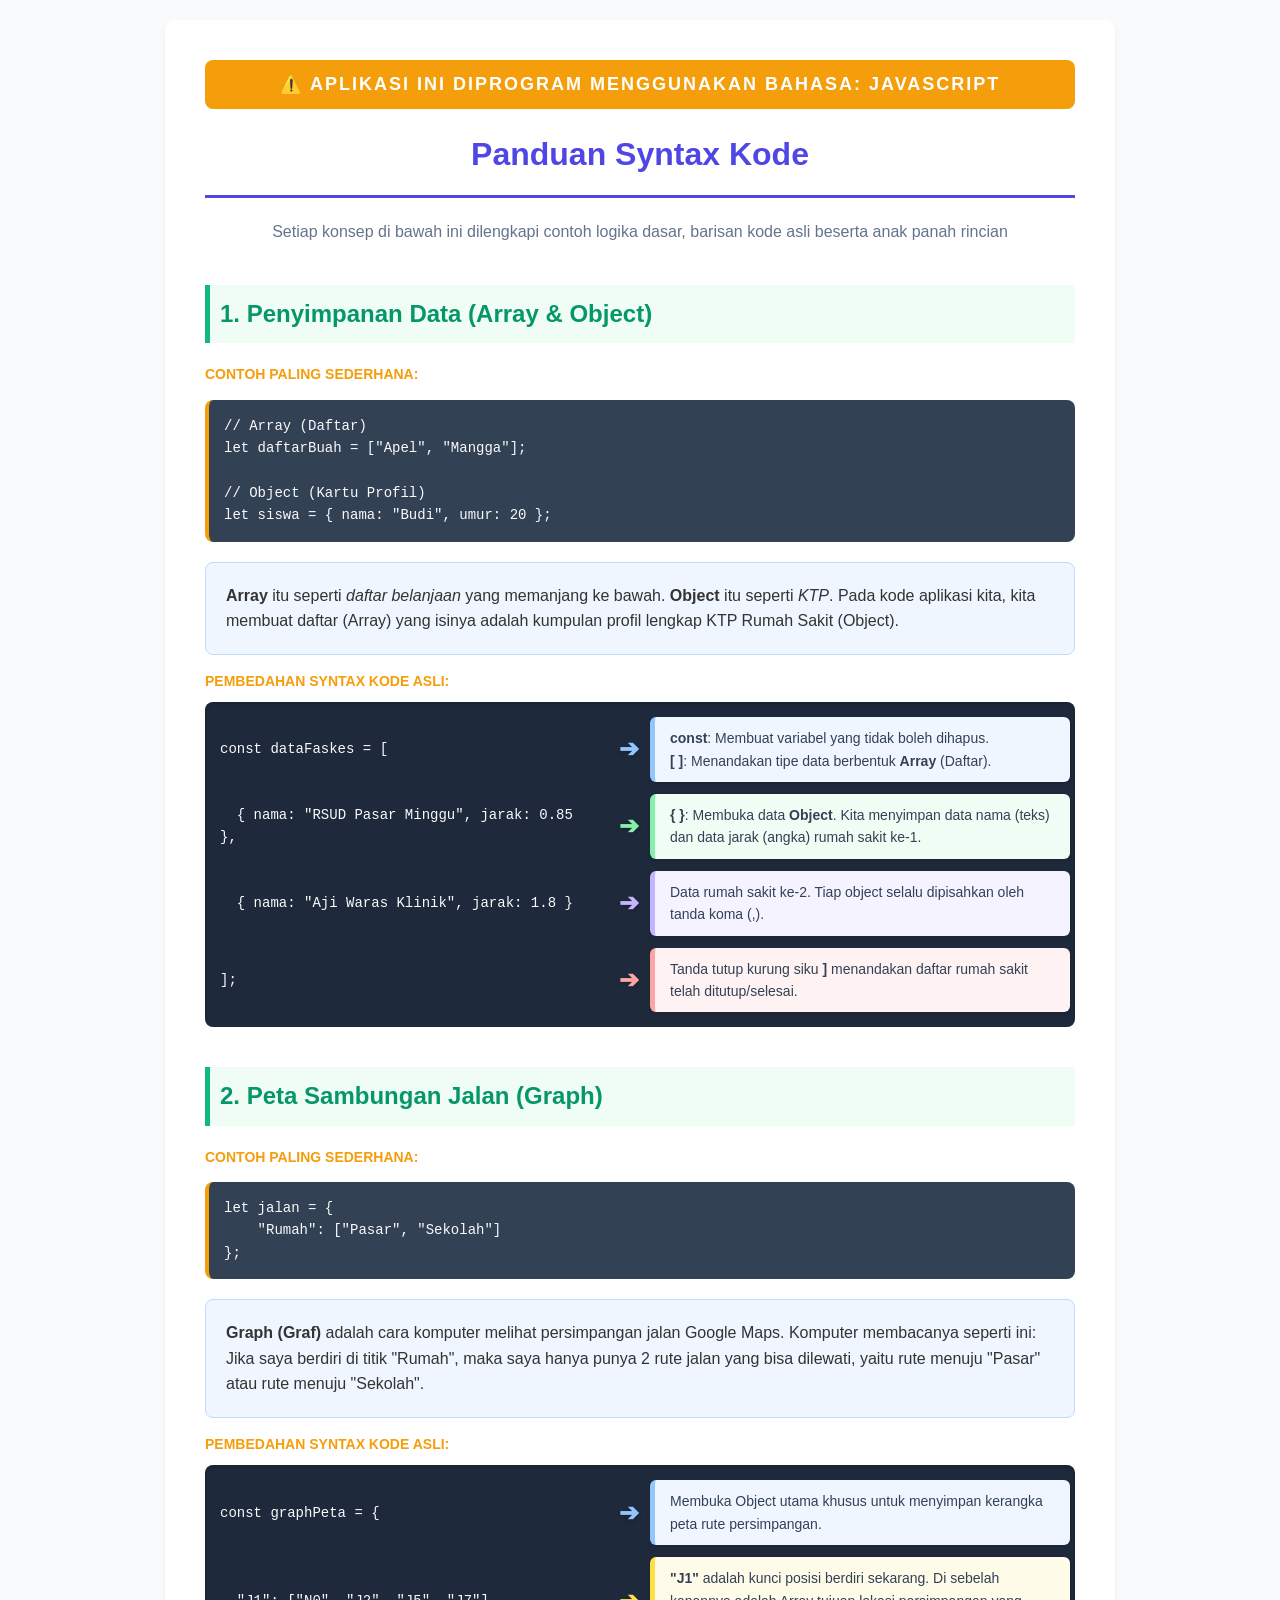
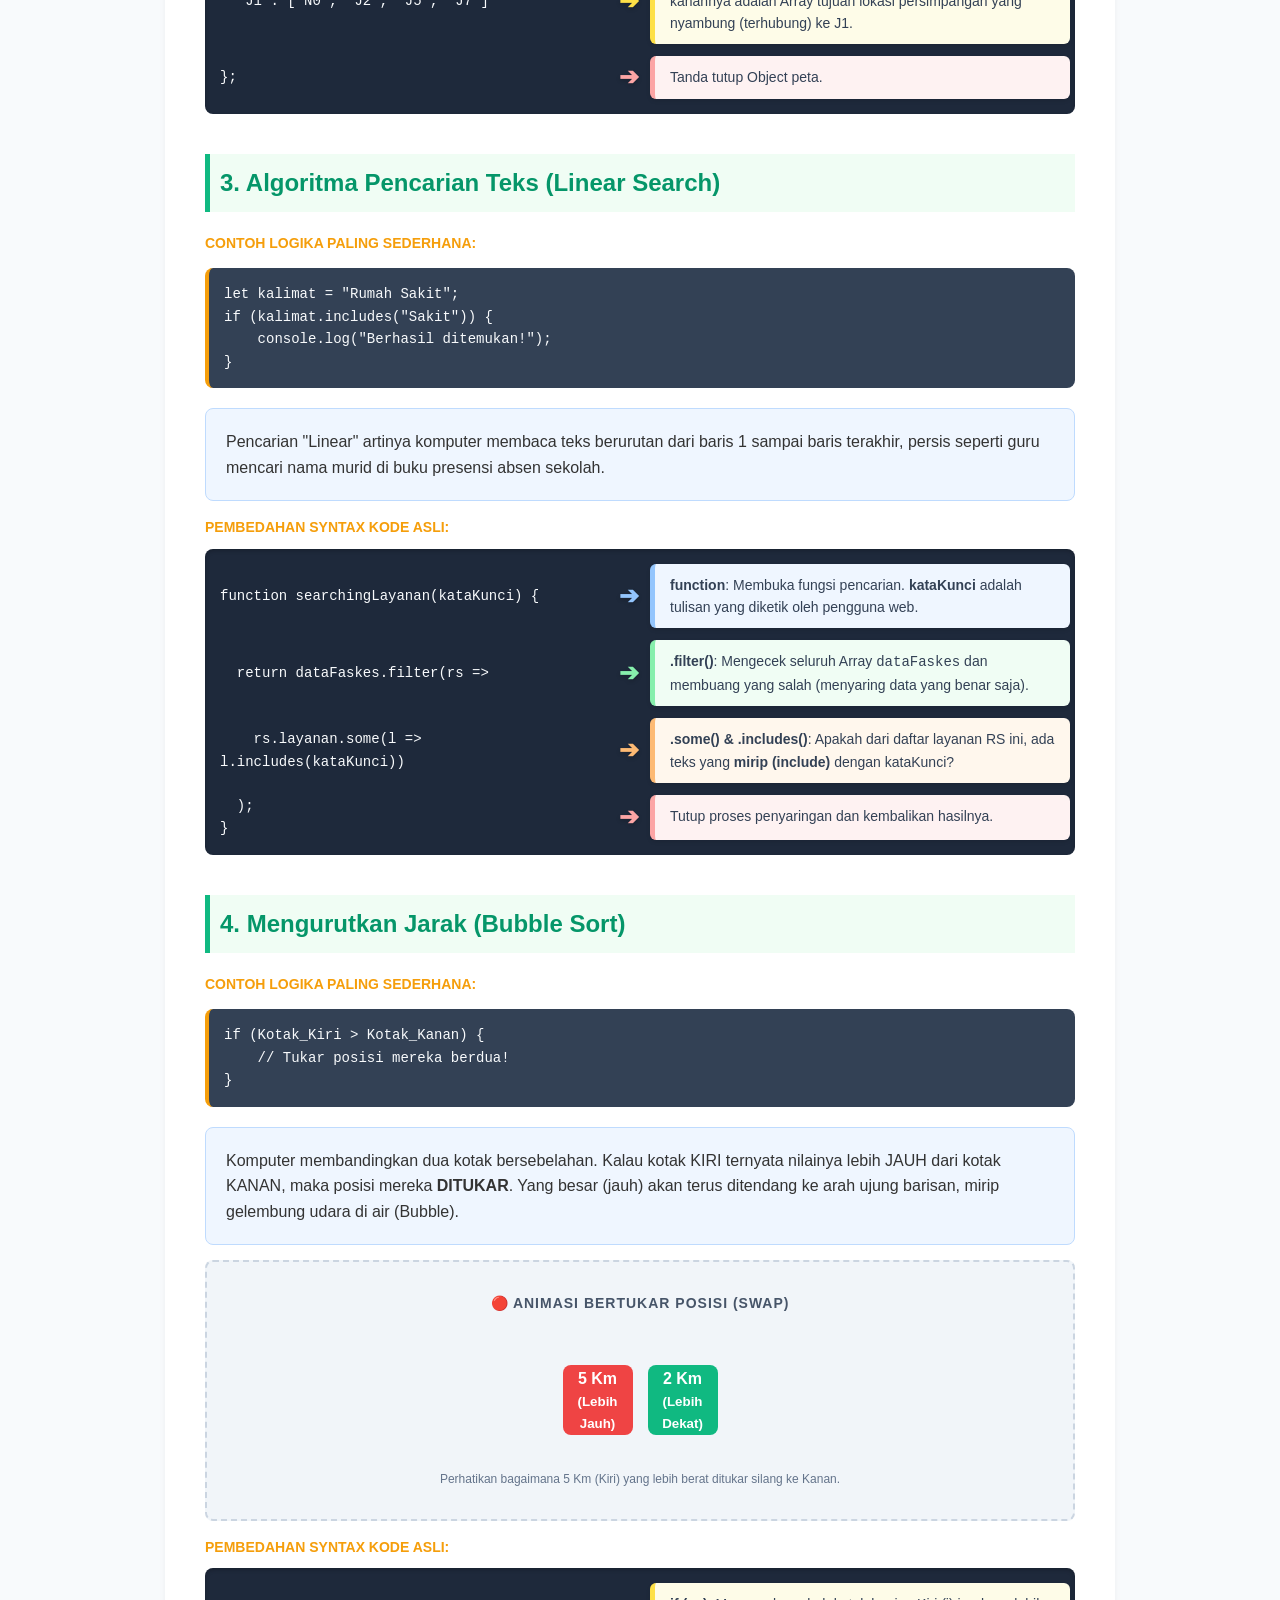
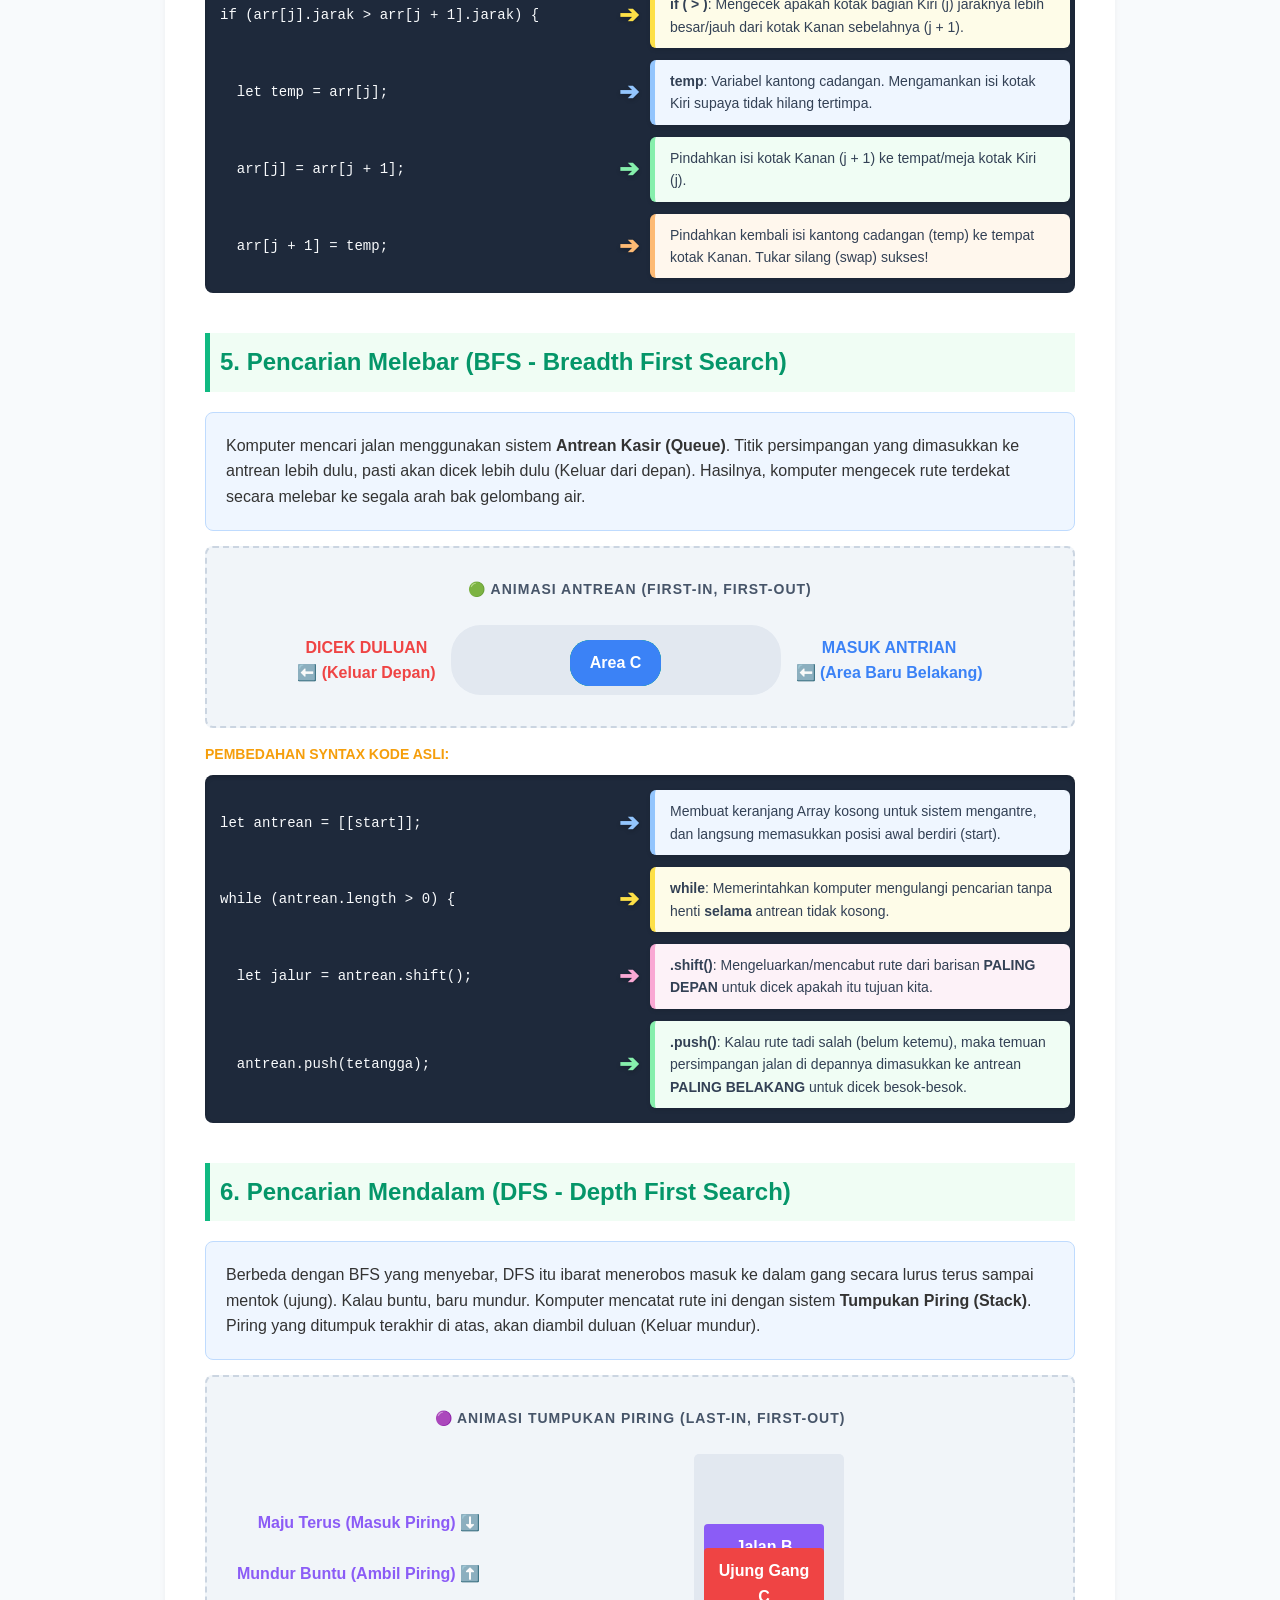
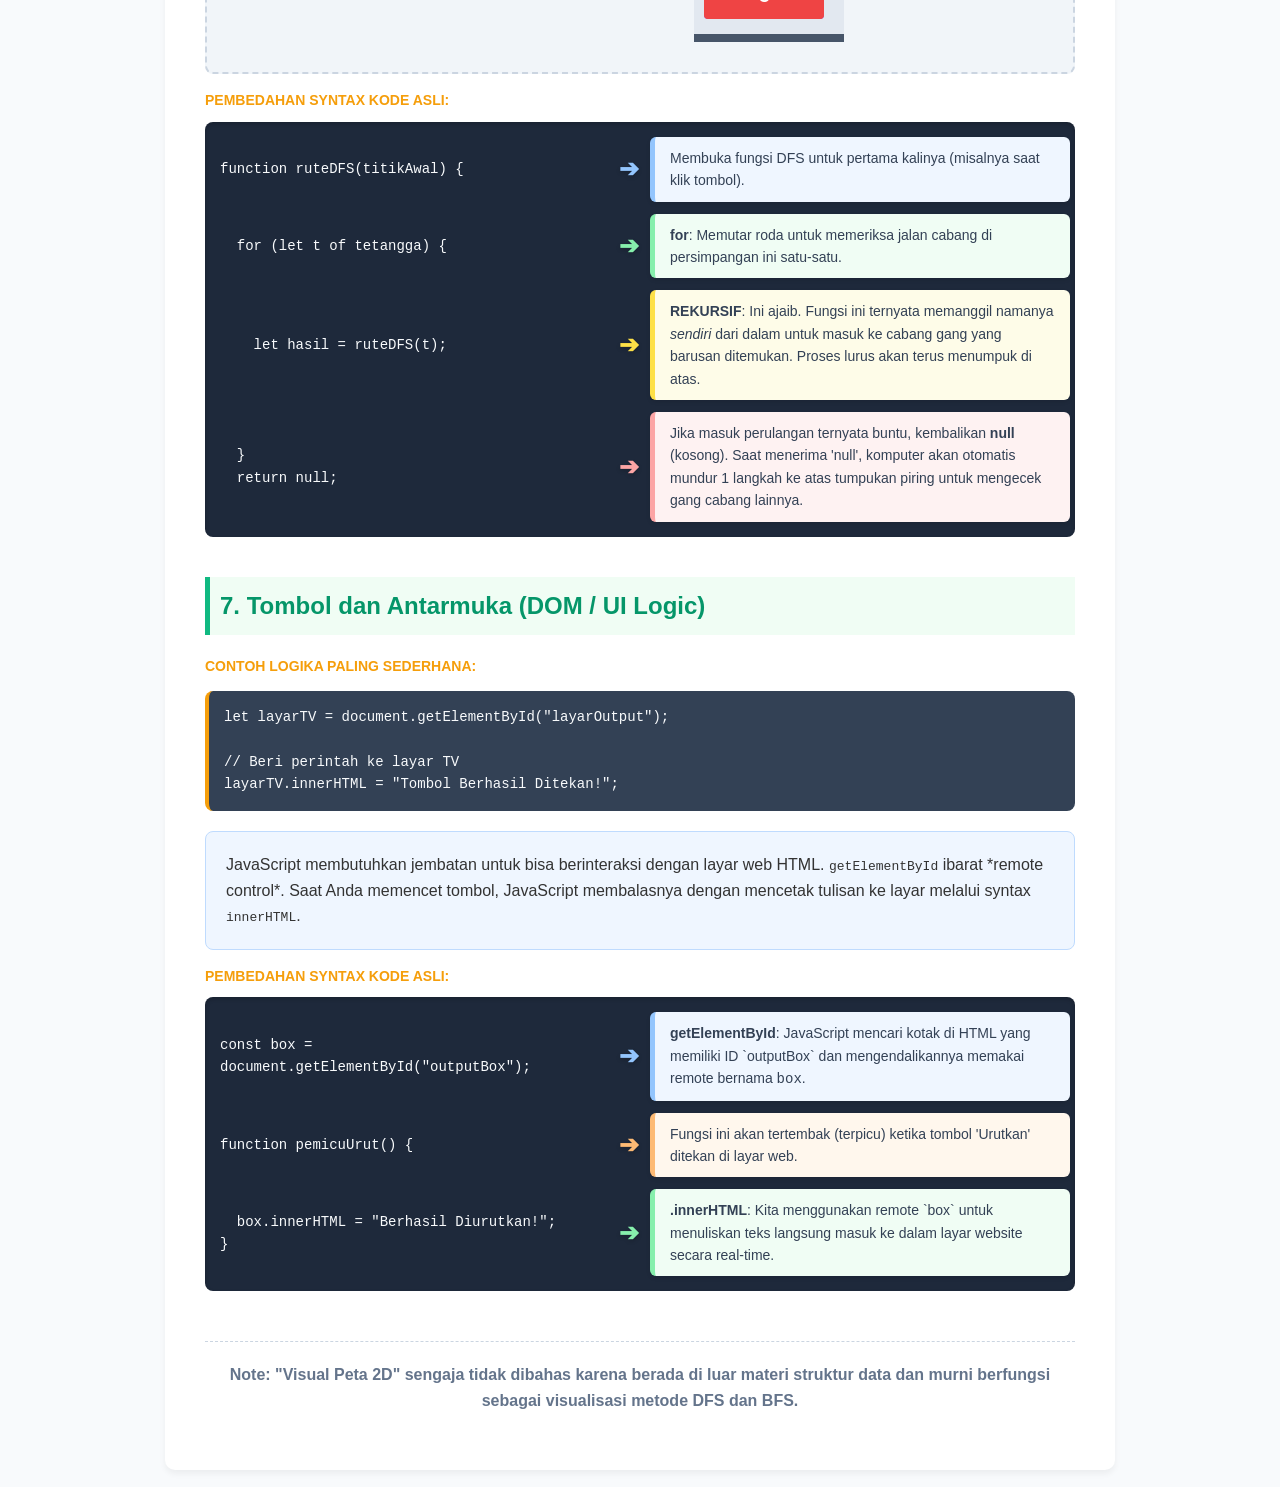
==== dokumentasi_kode.html @ 2e40c08f "first commit" ====
<!DOCTYPE html>
<html lang="id">
<head>
    <meta charset="UTF-8">
    <meta name="viewport" content="width=device-width, initial-scale=1.0">
    <title>Buku Panduan MedRoute (Pemula)</title>
    <style>
        body { font-family: 'Segoe UI', Tahoma, Geneva, Verdana, sans-serif; line-height: 1.6; padding: 20px; color: #333; max-width: 950px; margin: 0 auto; background: #f8fafc; }
        .doc-container { background: white; padding: 40px; border-radius: 10px; box-shadow: 0 4px 6px rgba(0,0,0,0.05); }
        
        .label-js { background: #f59e0b; color: white; text-align: center; padding: 10px; font-weight: bold; border-radius: 8px; margin-bottom: 20px; font-size: 18px; letter-spacing: 2px; }
        
        h1 { color: #4f46e5; border-bottom: 3px solid #4f46e5; padding-bottom: 15px; text-align: center; margin-top: 0; }
        h2 { color: #059669; margin-top: 40px; border-left: 5px solid #10b981; padding-left: 10px; background: #f0fdf4; padding: 10px; }
        
        .explanation { background-color: #eff6ff; border: 1px solid #bfdbfe; padding: 20px; margin: 15px 0; border-radius: 8px; }
        .contoh-dasar-teks { font-weight: bold; color: #f59e0b; font-size: 14px; text-transform: uppercase; margin-bottom: 10px; }
        
        /* Pre simpel */
        .pre-simple { background: #334155; border-left: 4px solid #f59e0b; padding: 15px; border-radius: 8px; overflow-x: auto; font-family: 'Courier New', Courier, monospace; font-size: 14px; color: #f8fafc; margin-bottom: 20px;}
        
        /* CSS Untuk Pembedahan Syntax (Kode Asli) */
        .code-box { background: #1e293b; border-radius: 8px; padding: 15px; margin-bottom: 20px; box-shadow: inset 0 2px 4px rgba(0,0,0,0.2); }
        .code-row { display: flex; align-items: stretch; margin-bottom: 12px; }
        .code-row:last-child { margin-bottom: 0; }
        .c-code { flex: 0 0 45%; font-family: 'Courier New', Courier, monospace; color: #f8fafc; font-size: 14px; white-space: pre-wrap; padding-right: 10px; display: flex; align-items: center; }
        .c-arrow { flex: 0 0 5%; font-size: 24px; text-align: center; font-weight: bold; display: flex; align-items: center; justify-content: center; text-shadow: 0 2px 4px rgba(0,0,0,0.2); }
        .c-detail { flex: 0 0 50%; font-size: 14px; color: #334155; padding: 10px 15px; border-radius: 6px; border-left: 5px solid; box-sizing: border-box; box-shadow: 0 2px 4px rgba(0,0,0,0.1); }
        
        /* CSS Untuk Visualisasi Animasi Analog */
        .visual-box { background: #f1f5f9; border: 2px dashed #cbd5e1; padding: 30px; border-radius: 8px; margin: 15px 0; text-align: center; overflow: hidden;}
        .visual-title { font-weight: bold; color: #475569; margin-bottom: 25px; text-align: center; text-transform: uppercase; font-size: 14px; letter-spacing: 1px; }
        .flex-row { display: flex; justify-content: center; align-items: center; gap: 15px; flex-wrap: wrap; }
        
        /* Animasi BUBBLE SORT */
        .box-sort { width: 70px; height: 70px; background: #3b82f6; color: white; display: flex; flex-direction: column; align-items: center; justify-content: center; border-radius: 8px; font-weight: bold; position: relative; }
        .anim-swap-left { animation: swapL 3s infinite alternate ease-in-out; background: #ef4444; }
        .anim-swap-right { animation: swapR 3s infinite alternate ease-in-out; }
        @keyframes swapL { 0%, 20% { transform: translateX(0) translateY(0); } 40%, 60% { transform: translateX(42px) translateY(-40px); } 80%, 100% { transform: translateX(85px) translateY(0); } }
        @keyframes swapR { 0%, 20% { transform: translateX(0) translateY(0); } 40%, 60% { transform: translateX(-42px) translateY(40px); } 80%, 100% { transform: translateX(-85px) translateY(0); } }

        /* Animasi QUEUE (BFS) */
        .queue-container { display: flex; gap: 10px; background: #e2e8f0; padding: 15px; border-radius: 30px; width: 300px; justify-content: center; overflow: hidden; position: relative; height: 40px;}
        .q-item { background: #10b981; color: white; padding: 10px 20px; border-radius: 20px; font-weight: bold; position: absolute; }
        .anim-q1 { animation: qMove1 4s infinite linear; } .anim-q2 { animation: qMove2 4s infinite linear; } .anim-q3 { animation: qMove3 4s infinite linear; }
        @keyframes qMove1 { 0% { left: 65%; opacity: 1; } 50% { left: 35%; } 90% { left: 5%; opacity: 1; } 100% { left: -20%; opacity: 0; } }
        @keyframes qMove2 { 0% { left: 95%; opacity: 0; } 10% { opacity: 1; } 50% { left: 65%; } 100% { left: 35%; opacity: 1; } }
        @keyframes qMove3 { 0% { left: 125%; opacity: 0; } 50% { left: 95%; opacity: 0; } 60% { opacity: 1; } 100% { left: 65%; opacity: 1; } }

        /* Animasi STACK (DFS) */
        .stack-container { display: flex; flex-direction: column-reverse; gap: 5px; width: 120px; background: #e2e8f0; padding: 15px; border-radius: 5px 5px 0 0; border-bottom: 8px solid #475569; margin: 0 auto; height: 150px; justify-content: flex-start; position: relative;}
        .s-item { background: #8b5cf6; color: white; padding: 10px; text-align: center; border-radius: 4px; width: 100px; font-weight: bold; position: absolute; bottom: 15px; left: 10px; }
        .anim-s1 { bottom: 15px; } .anim-s2 { bottom: 65px; } .anim-s3 { animation: stackInOut 3s infinite ease-in-out; }
        @keyframes stackInOut { 0% { bottom: 180px; opacity: 0; } 30%, 70% { bottom: 115px; opacity: 1; } 100% { bottom: 180px; opacity: 0; } }

        /* RESPONSIVE MOBILE */
        @media (max-width: 600px) {
            body { padding: 10px; }
            .doc-container { padding: 15px; }
            h1 { font-size: 22px; }
            h2 { font-size: 18px; }
            
            /* Code Responsiveness */
            .code-row { flex-direction: column; align-items: stretch; background: rgba(255,255,255,0.05); padding: 10px; border-radius: 5px; margin-bottom: 20px;}
            .c-code { width: 100%; padding-right: 0; margin-bottom: 5px;}
            .c-arrow { transform: rotate(90deg); margin: 5px auto 10px auto; font-size: 24px;}
            .c-detail { width: 100%; }
            
            /* Visual Responsiveness */
            .flex-row { flex-direction: column; text-align: center; }
            .visual-box { padding: 15px; }
            .queue-container { width: 100%; max-width: 250px; }
        }
    </style>
</head>
<body>
    <div class="doc-container">
        
        <div class="label-js">⚠️ APLIKASI INI DIPROGRAM MENGGUNAKAN BAHASA: JAVASCRIPT</div>
        
        <h1>Panduan Syntax Kode</h1>
        <p style="text-align: center; color: #64748b;">Setiap konsep di bawah ini dilengkapi contoh logika dasar, barisan kode asli beserta anak panah rincian</p>

        <!-- BAGIAN 1: ARRAY -->
        <h2>1. Penyimpanan Data (Array & Object)</h2>
        <div class="contoh-dasar-teks">Contoh Paling Sederhana:</div>
        <pre class="pre-simple">// Array (Daftar)
let daftarBuah = ["Apel", "Mangga"];

// Object (Kartu Profil)
let siswa = { nama: "Budi", umur: 20 };</pre>

        <div class="explanation">
            <strong>Array</strong> itu seperti <em>daftar belanjaan</em> yang memanjang ke bawah. <strong>Object</strong> itu seperti <em>KTP</em>. Pada kode aplikasi kita, kita membuat daftar (Array) yang isinya adalah kumpulan profil lengkap KTP Rumah Sakit (Object).
        </div>
        
        <div class="contoh-dasar-teks">Pembedahan Syntax Kode Asli:</div>
        <div class="code-box">
            <div class="code-row">
                <div class="c-code">const dataFaskes = [</div>
                <div class="c-arrow" style="color: #93c5fd;">➔</div>
                <div class="c-detail" style="border-left-color: #93c5fd; background: #eff6ff;">
                    <b>const</b>: Membuat variabel yang tidak boleh dihapus.<br><b>[ ]</b>: Menandakan tipe data berbentuk <b>Array</b> (Daftar).
                </div>
            </div>
            <div class="code-row">
                <div class="c-code">  { nama: "RSUD Pasar Minggu", jarak: 0.85 },</div>
                <div class="c-arrow" style="color: #86efac;">➔</div>
                <div class="c-detail" style="border-left-color: #86efac; background: #f0fdf4;">
                    <b>{ }</b>: Membuka data <b>Object</b>. Kita menyimpan data nama (teks) dan data jarak (angka) rumah sakit ke-1.
                </div>
            </div>
            <div class="code-row">
                <div class="c-code">  { nama: "Aji Waras Klinik", jarak: 1.8 }</div>
                <div class="c-arrow" style="color: #c4b5fd;">➔</div>
                <div class="c-detail" style="border-left-color: #c4b5fd; background: #f5f3ff;">
                    Data rumah sakit ke-2. Tiap object selalu dipisahkan oleh tanda koma (,).
                </div>
            </div>
            <div class="code-row">
                <div class="c-code">];</div>
                <div class="c-arrow" style="color: #fca5a5;">➔</div>
                <div class="c-detail" style="border-left-color: #fca5a5; background: #fef2f2;">
                    Tanda tutup kurung siku <b>]</b> menandakan daftar rumah sakit telah ditutup/selesai.
                </div>
            </div>
        </div>

        <!-- BAGIAN 2: GRAPH -->
        <h2>2. Peta Sambungan Jalan (Graph)</h2>
        <div class="contoh-dasar-teks">Contoh Paling Sederhana:</div>
        <pre class="pre-simple">let jalan = {
    "Rumah": ["Pasar", "Sekolah"]
};</pre>

        <div class="explanation">
            <strong>Graph (Graf)</strong> adalah cara komputer melihat persimpangan jalan Google Maps. Komputer membacanya seperti ini: Jika saya berdiri di titik "Rumah", maka saya hanya punya 2 rute jalan yang bisa dilewati, yaitu rute menuju "Pasar" atau rute menuju "Sekolah".
        </div>
        
        <div class="contoh-dasar-teks">Pembedahan Syntax Kode Asli:</div>
        <div class="code-box">
            <div class="code-row">
                <div class="c-code">const graphPeta = {</div>
                <div class="c-arrow" style="color: #93c5fd;">➔</div>
                <div class="c-detail" style="border-left-color: #93c5fd; background: #eff6ff;">
                    Membuka Object utama khusus untuk menyimpan kerangka peta rute persimpangan.
                </div>
            </div>
            <div class="code-row">
                <div class="c-code">  "J1": ["N0", "J2", "J5", "J7"]</div>
                <div class="c-arrow" style="color: #fde047;">➔</div>
                <div class="c-detail" style="border-left-color: #fde047; background: #fefce8;">
                    <b>"J1"</b> adalah kunci posisi berdiri sekarang. Di sebelah kanannya adalah Array tujuan lokasi persimpangan yang nyambung (terhubung) ke J1.
                </div>
            </div>
            <div class="code-row">
                <div class="c-code">};</div>
                <div class="c-arrow" style="color: #fca5a5;">➔</div>
                <div class="c-detail" style="border-left-color: #fca5a5; background: #fef2f2;">
                    Tanda tutup Object peta.
                </div>
            </div>
        </div>

        <!-- BAGIAN 3: PENCARIAN Teks -->
        <h2>3. Algoritma Pencarian Teks (Linear Search)</h2>
        <div class="contoh-dasar-teks">Contoh Logika Paling Sederhana:</div>
        <pre class="pre-simple">let kalimat = "Rumah Sakit";
if (kalimat.includes("Sakit")) {
    console.log("Berhasil ditemukan!");
}</pre>
        <div class="explanation">
            Pencarian "Linear" artinya komputer membaca teks berurutan dari baris 1 sampai baris terakhir, persis seperti guru mencari nama murid di buku presensi absen sekolah.
        </div>
        
        <div class="contoh-dasar-teks">Pembedahan Syntax Kode Asli:</div>
        <div class="code-box">
            <div class="code-row">
                <div class="c-code">function searchingLayanan(kataKunci) {</div>
                <div class="c-arrow" style="color: #93c5fd;">➔</div>
                <div class="c-detail" style="border-left-color: #93c5fd; background: #eff6ff;">
                    <b>function</b>: Membuka fungsi pencarian. <b>kataKunci</b> adalah tulisan yang diketik oleh pengguna web.
                </div>
            </div>
            <div class="code-row">
                <div class="c-code">  return dataFaskes.filter(rs => </div>
                <div class="c-arrow" style="color: #86efac;">➔</div>
                <div class="c-detail" style="border-left-color: #86efac; background: #f0fdf4;">
                    <b>.filter()</b>: Mengecek seluruh Array <code>dataFaskes</code> dan membuang yang salah (menyaring data yang benar saja).
                </div>
            </div>
            <div class="code-row">
                <div class="c-code">    rs.layanan.some(l => l.includes(kataKunci))</div>
                <div class="c-arrow" style="color: #fdba74;">➔</div>
                <div class="c-detail" style="border-left-color: #fdba74; background: #fff7ed;">
                    <b>.some() & .includes()</b>: Apakah dari daftar layanan RS ini, ada teks yang <b>mirip (include)</b> dengan kataKunci?
                </div>
            </div>
            <div class="code-row">
                <div class="c-code">  );<br>}</div>
                <div class="c-arrow" style="color: #fca5a5;">➔</div>
                <div class="c-detail" style="border-left-color: #fca5a5; background: #fef2f2;">
                    Tutup proses penyaringan dan kembalikan hasilnya.
                </div>
            </div>
        </div>

        <!-- BAGIAN 4: BUBBLE SORT -->
        <h2>4. Mengurutkan Jarak (Bubble Sort)</h2>
        <div class="contoh-dasar-teks">Contoh Logika Paling Sederhana:</div>
        <pre class="pre-simple">if (Kotak_Kiri > Kotak_Kanan) {
    // Tukar posisi mereka berdua!
}</pre>

        <div class="explanation">
            Komputer membandingkan dua kotak bersebelahan. Kalau kotak KIRI ternyata nilainya lebih JAUH dari kotak KANAN, maka posisi mereka <strong>DITUKAR</strong>. Yang besar (jauh) akan terus ditendang ke arah ujung barisan, mirip gelembung udara di air (Bubble).
        </div>

        <div class="visual-box">
            <div class="visual-title">🔴 Animasi Bertukar Posisi (Swap)</div>
            <div class="flex-row" style="height: 120px;">
                <div class="box-sort anim-swap-left">5 Km<br><small>(Lebih Jauh)</small></div>
                <div class="box-sort anim-swap-right" style="background:#10b981;">2 Km<br><small>(Lebih Dekat)</small></div>
            </div>
            <div style="font-size: 12px; color: #64748b; margin-top: 10px;">Perhatikan bagaimana 5 Km (Kiri) yang lebih berat ditukar silang ke Kanan.</div>
        </div>

        <div class="contoh-dasar-teks">Pembedahan Syntax Kode Asli:</div>
        <div class="code-box">
            <div class="code-row">
                <div class="c-code">if (arr[j].jarak > arr[j + 1].jarak) {</div>
                <div class="c-arrow" style="color: #fde047;">➔</div>
                <div class="c-detail" style="border-left-color: #fde047; background: #fefce8;">
                    <b>if ( > )</b>: Mengecek apakah kotak bagian Kiri (j) jaraknya lebih besar/jauh dari kotak Kanan sebelahnya (j + 1).
                </div>
            </div>
            <div class="code-row">
                <div class="c-code">  let temp = arr[j];</div>
                <div class="c-arrow" style="color: #93c5fd;">➔</div>
                <div class="c-detail" style="border-left-color: #93c5fd; background: #eff6ff;">
                    <b>temp</b>: Variabel kantong cadangan. Mengamankan isi kotak Kiri supaya tidak hilang tertimpa.
                </div>
            </div>
            <div class="code-row">
                <div class="c-code">  arr[j] = arr[j + 1];</div>
                <div class="c-arrow" style="color: #86efac;">➔</div>
                <div class="c-detail" style="border-left-color: #86efac; background: #f0fdf4;">
                    Pindahkan isi kotak Kanan (j + 1) ke tempat/meja kotak Kiri (j).
                </div>
            </div>
            <div class="code-row">
                <div class="c-code">  arr[j + 1] = temp;</div>
                <div class="c-arrow" style="color: #fdba74;">➔</div>
                <div class="c-detail" style="border-left-color: #fdba74; background: #fff7ed;">
                    Pindahkan kembali isi kantong cadangan (temp) ke tempat kotak Kanan. Tukar silang (swap) sukses!
                </div>
            </div>
        </div>

        <!-- BAGIAN 5: BREADTH-FIRST SEARCH (BFS) -->
        <h2>5. Pencarian Melebar (BFS - Breadth First Search)</h2>
        <div class="explanation">
            Komputer mencari jalan menggunakan sistem <strong>Antrean Kasir (Queue)</strong>. Titik persimpangan yang dimasukkan ke antrean lebih dulu, pasti akan dicek lebih dulu (Keluar dari depan). Hasilnya, komputer mengecek rute terdekat secara melebar ke segala arah bak gelombang air.
        </div>

        <div class="visual-box">
            <div class="visual-title">🟢 Animasi Antrean (First-In, First-Out)</div>
            <div class="flex-row">
                <div style="font-weight:bold; color:#ef4444; margin: 10px 0;">DICEK DULUAN<br>⬅️ (Keluar Depan)</div>
                <div class="queue-container">
                    <div class="q-item anim-q1">Area A</div>
                    <div class="q-item anim-q2">Area B</div>
                    <div class="q-item anim-q3" style="background:#3b82f6;">Area C</div>
                </div>
                <div style="font-weight:bold; color:#3b82f6; margin: 10px 0;">MASUK ANTRIAN<br>⬅️ (Area Baru Belakang)</div>
            </div>
        </div>

        <div class="contoh-dasar-teks">Pembedahan Syntax Kode Asli:</div>
        <div class="code-box">
            <div class="code-row">
                <div class="c-code">let antrean = [[start]];</div>
                <div class="c-arrow" style="color: #93c5fd;">➔</div>
                <div class="c-detail" style="border-left-color: #93c5fd; background: #eff6ff;">
                    Membuat keranjang Array kosong untuk sistem mengantre, dan langsung memasukkan posisi awal berdiri (start).
                </div>
            </div>
            <div class="code-row">
                <div class="c-code">while (antrean.length > 0) {</div>
                <div class="c-arrow" style="color: #fde047;">➔</div>
                <div class="c-detail" style="border-left-color: #fde047; background: #fefce8;">
                    <b>while</b>: Memerintahkan komputer mengulangi pencarian tanpa henti <b>selama</b> antrean tidak kosong.
                </div>
            </div>
            <div class="code-row">
                <div class="c-code">  let jalur = antrean.shift();</div>
                <div class="c-arrow" style="color: #f9a8d4;">➔</div>
                <div class="c-detail" style="border-left-color: #f9a8d4; background: #fdf2f8;">
                    <b>.shift()</b>: Mengeluarkan/mencabut rute dari barisan <b>PALING DEPAN</b> untuk dicek apakah itu tujuan kita.
                </div>
            </div>
            <div class="code-row">
                <div class="c-code">  antrean.push(tetangga);</div>
                <div class="c-arrow" style="color: #86efac;">➔</div>
                <div class="c-detail" style="border-left-color: #86efac; background: #f0fdf4;">
                    <b>.push()</b>: Kalau rute tadi salah (belum ketemu), maka temuan persimpangan jalan di depannya dimasukkan ke antrean <b>PALING BELAKANG</b> untuk dicek besok-besok.
                </div>
            </div>
        </div>

        <!-- BAGIAN 6: DEPTH-FIRST SEARCH (DFS) -->
        <h2>6. Pencarian Mendalam (DFS - Depth First Search)</h2>
        <div class="explanation">
            Berbeda dengan BFS yang menyebar, DFS itu ibarat menerobos masuk ke dalam gang secara lurus terus sampai mentok (ujung). Kalau buntu, baru mundur. Komputer mencatat rute ini dengan sistem <strong>Tumpukan Piring (Stack)</strong>. Piring yang ditumpuk terakhir di atas, akan diambil duluan (Keluar mundur).
        </div>

        <div class="visual-box">
            <div class="visual-title">🟣 Animasi Tumpukan Piring (Last-In, First-Out)</div>
            <div class="flex-row">
                <div style="font-weight:bold; color:#8b5cf6; text-align:right;">Maju Terus (Masuk Piring) ⬇️<br><br>Mundur Buntu (Ambil Piring) ⬆️</div>
                <div class="stack-container">
                    <div class="s-item anim-s1">Jalan A</div>
                    <div class="s-item anim-s2">Jalan B</div>
                    <div class="s-item anim-s3" style="background:#ef4444;">Ujung Gang C</div>
                </div>
            </div>
        </div>

        <div class="contoh-dasar-teks">Pembedahan Syntax Kode Asli:</div>
        <div class="code-box">
            <div class="code-row">
                <div class="c-code">function ruteDFS(titikAwal) {</div>
                <div class="c-arrow" style="color: #93c5fd;">➔</div>
                <div class="c-detail" style="border-left-color: #93c5fd; background: #eff6ff;">
                    Membuka fungsi DFS untuk pertama kalinya (misalnya saat klik tombol).
                </div>
            </div>
            <div class="code-row">
                <div class="c-code">  for (let t of tetangga) {</div>
                <div class="c-arrow" style="color: #86efac;">➔</div>
                <div class="c-detail" style="border-left-color: #86efac; background: #f0fdf4;">
                    <b>for</b>: Memutar roda untuk memeriksa jalan cabang di persimpangan ini satu-satu.
                </div>
            </div>
            <div class="code-row">
                <div class="c-code">    let hasil = ruteDFS(t);</div>
                <div class="c-arrow" style="color: #fde047;">➔</div>
                <div class="c-detail" style="border-left-color: #fde047; background: #fefce8;">
                    <b>REKURSIF</b>: Ini ajaib. Fungsi ini ternyata memanggil namanya <i>sendiri</i> dari dalam untuk masuk ke cabang gang yang barusan ditemukan. Proses lurus akan terus menumpuk di atas.
                </div>
            </div>
            <div class="code-row">
                <div class="c-code">  }<br>  return null;</div>
                <div class="c-arrow" style="color: #fca5a5;">➔</div>
                <div class="c-detail" style="border-left-color: #fca5a5; background: #fef2f2;">
                    Jika masuk perulangan ternyata buntu, kembalikan <b>null</b> (kosong). Saat menerima 'null', komputer akan otomatis mundur 1 langkah ke atas tumpukan piring untuk mengecek gang cabang lainnya.
                </div>
            </div>
        </div>


        <!-- BAGIAN 7: JEMBATAN DOM (UI) -->
        <h2>7. Tombol dan Antarmuka (DOM / UI Logic)</h2>
        <div class="contoh-dasar-teks">Contoh Logika Paling Sederhana:</div>
        <pre class="pre-simple">let layarTV = document.getElementById("layarOutput");

// Beri perintah ke layar TV
layarTV.innerHTML = "Tombol Berhasil Ditekan!";</pre>

        <div class="explanation">
            JavaScript membutuhkan jembatan untuk bisa berinteraksi dengan layar web HTML. <code>getElementById</code> ibarat *remote control*. Saat Anda memencet tombol, JavaScript membalasnya dengan mencetak tulisan ke layar melalui syntax <code>innerHTML</code>.
        </div>

        <div class="contoh-dasar-teks">Pembedahan Syntax Kode Asli:</div>
        <div class="code-box">
            <div class="code-row">
                <div class="c-code">const box = document.getElementById("outputBox");</div>
                <div class="c-arrow" style="color: #93c5fd;">➔</div>
                <div class="c-detail" style="border-left-color: #93c5fd; background: #eff6ff;">
                    <b>getElementById</b>: JavaScript mencari kotak di HTML yang memiliki ID `outputBox` dan mengendalikannya memakai remote bernama <code>box</code>.
                </div>
            </div>
            <div class="code-row">
                <div class="c-code">function pemicuUrut() {</div>
                <div class="c-arrow" style="color: #fdba74;">➔</div>
                <div class="c-detail" style="border-left-color: #fdba74; background: #fff7ed;">
                    Fungsi ini akan tertembak (terpicu) ketika tombol 'Urutkan' ditekan di layar web.
                </div>
            </div>
            <div class="code-row">
                <div class="c-code">  box.innerHTML = "Berhasil Diurutkan!";<br>}</div>
                <div class="c-arrow" style="color: #86efac;">➔</div>
                <div class="c-detail" style="border-left-color: #86efac; background: #f0fdf4;">
                    <b>.innerHTML</b>: Kita menggunakan remote `box` untuk menuliskan teks langsung masuk ke dalam layar website secara real-time.
                </div>
            </div>
        </div>
        
        <p style="text-align: center; color: #64748b; margin-top: 50px; font-weight: bold; border-top: 1px dashed #cbd5e1; padding-top: 20px;">
            Note: "Visual Peta 2D" sengaja tidak dibahas karena berada di luar materi struktur data dan murni berfungsi sebagai visualisasi metode DFS dan BFS.
        </p>

    </div>
</body>
</html>
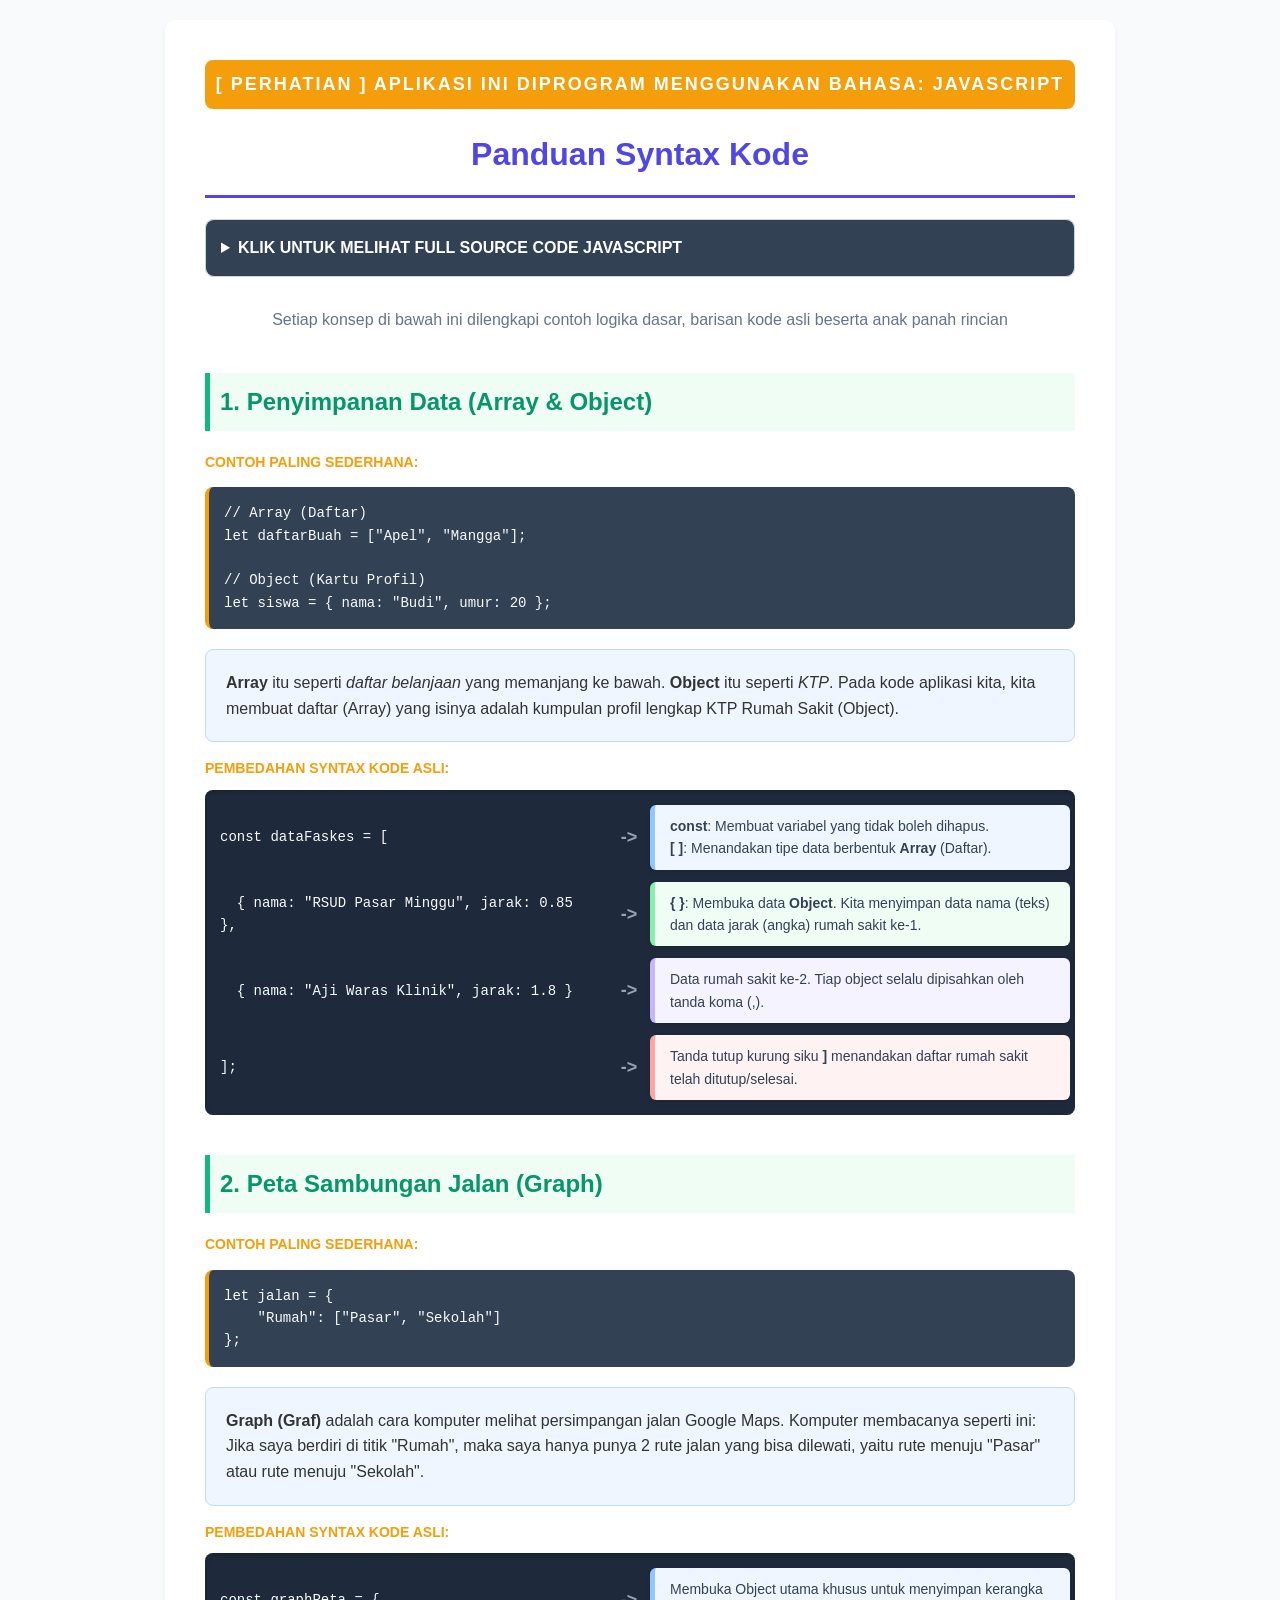
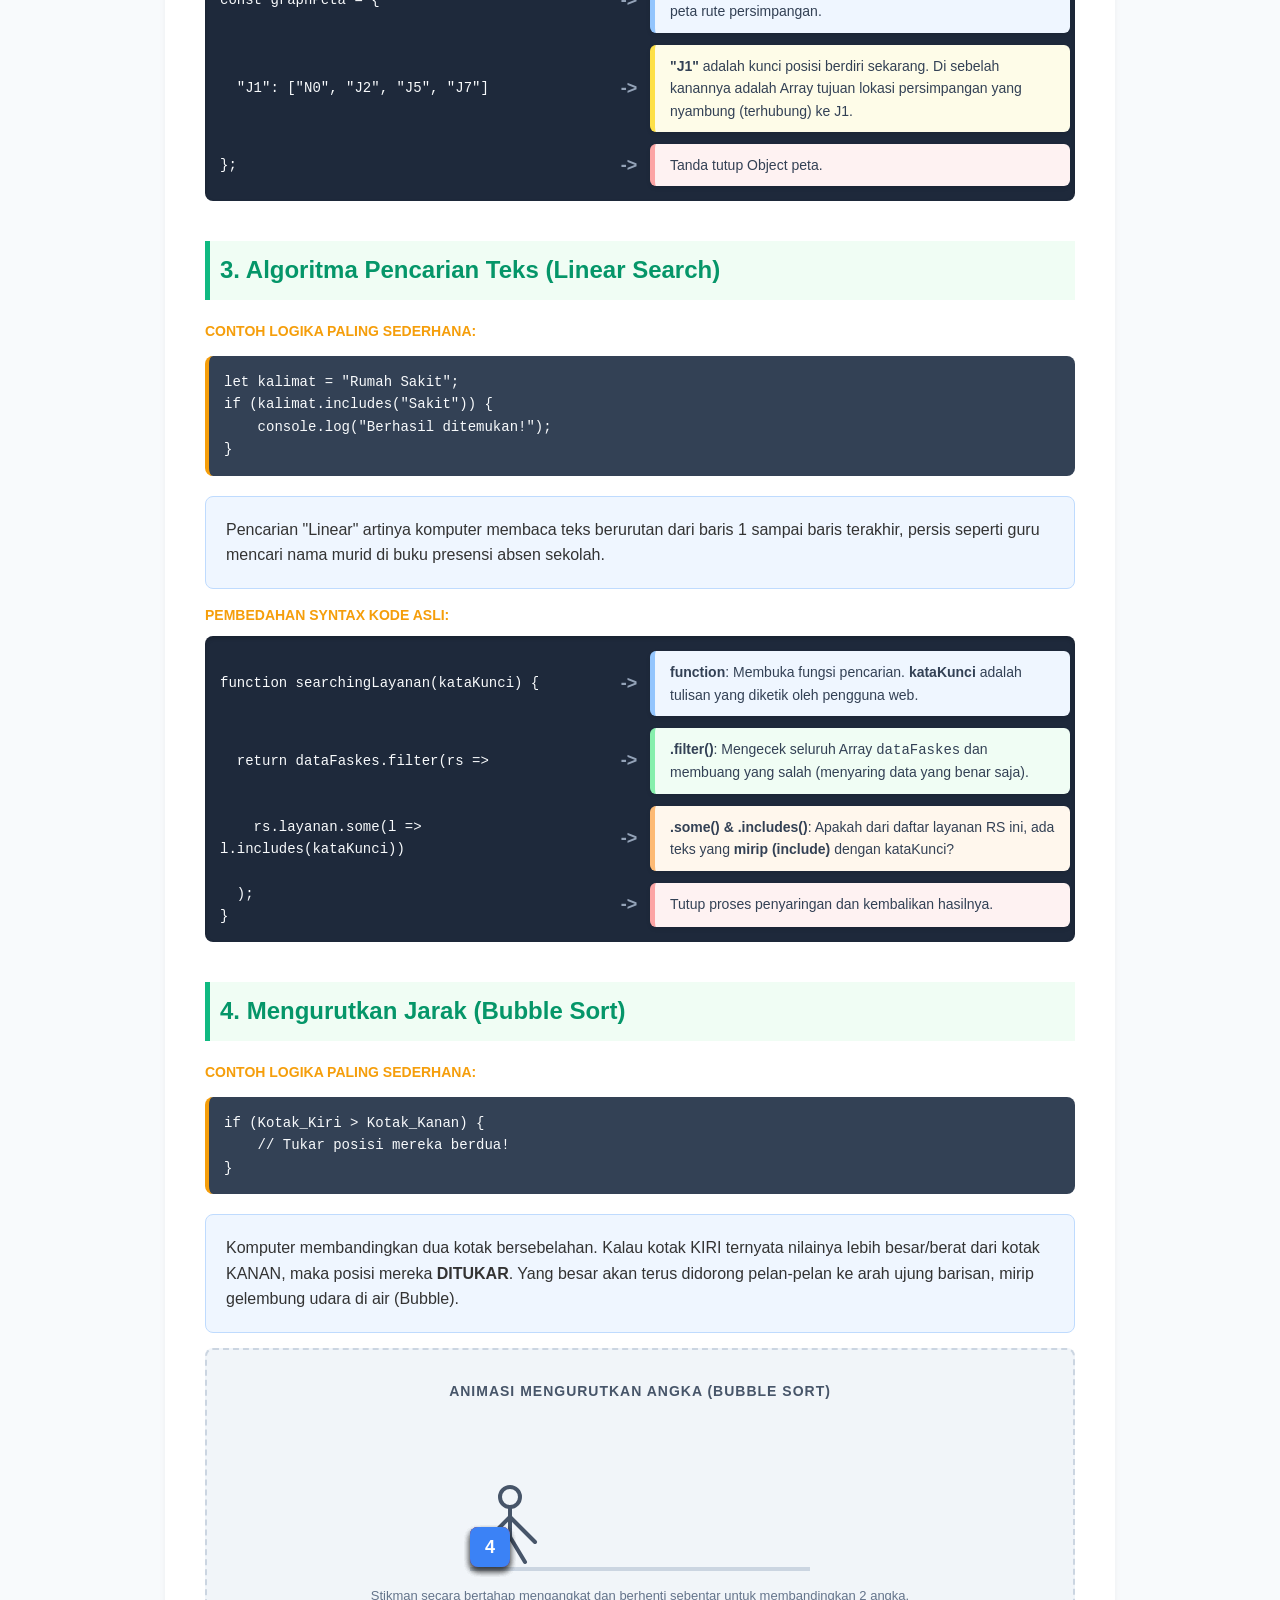
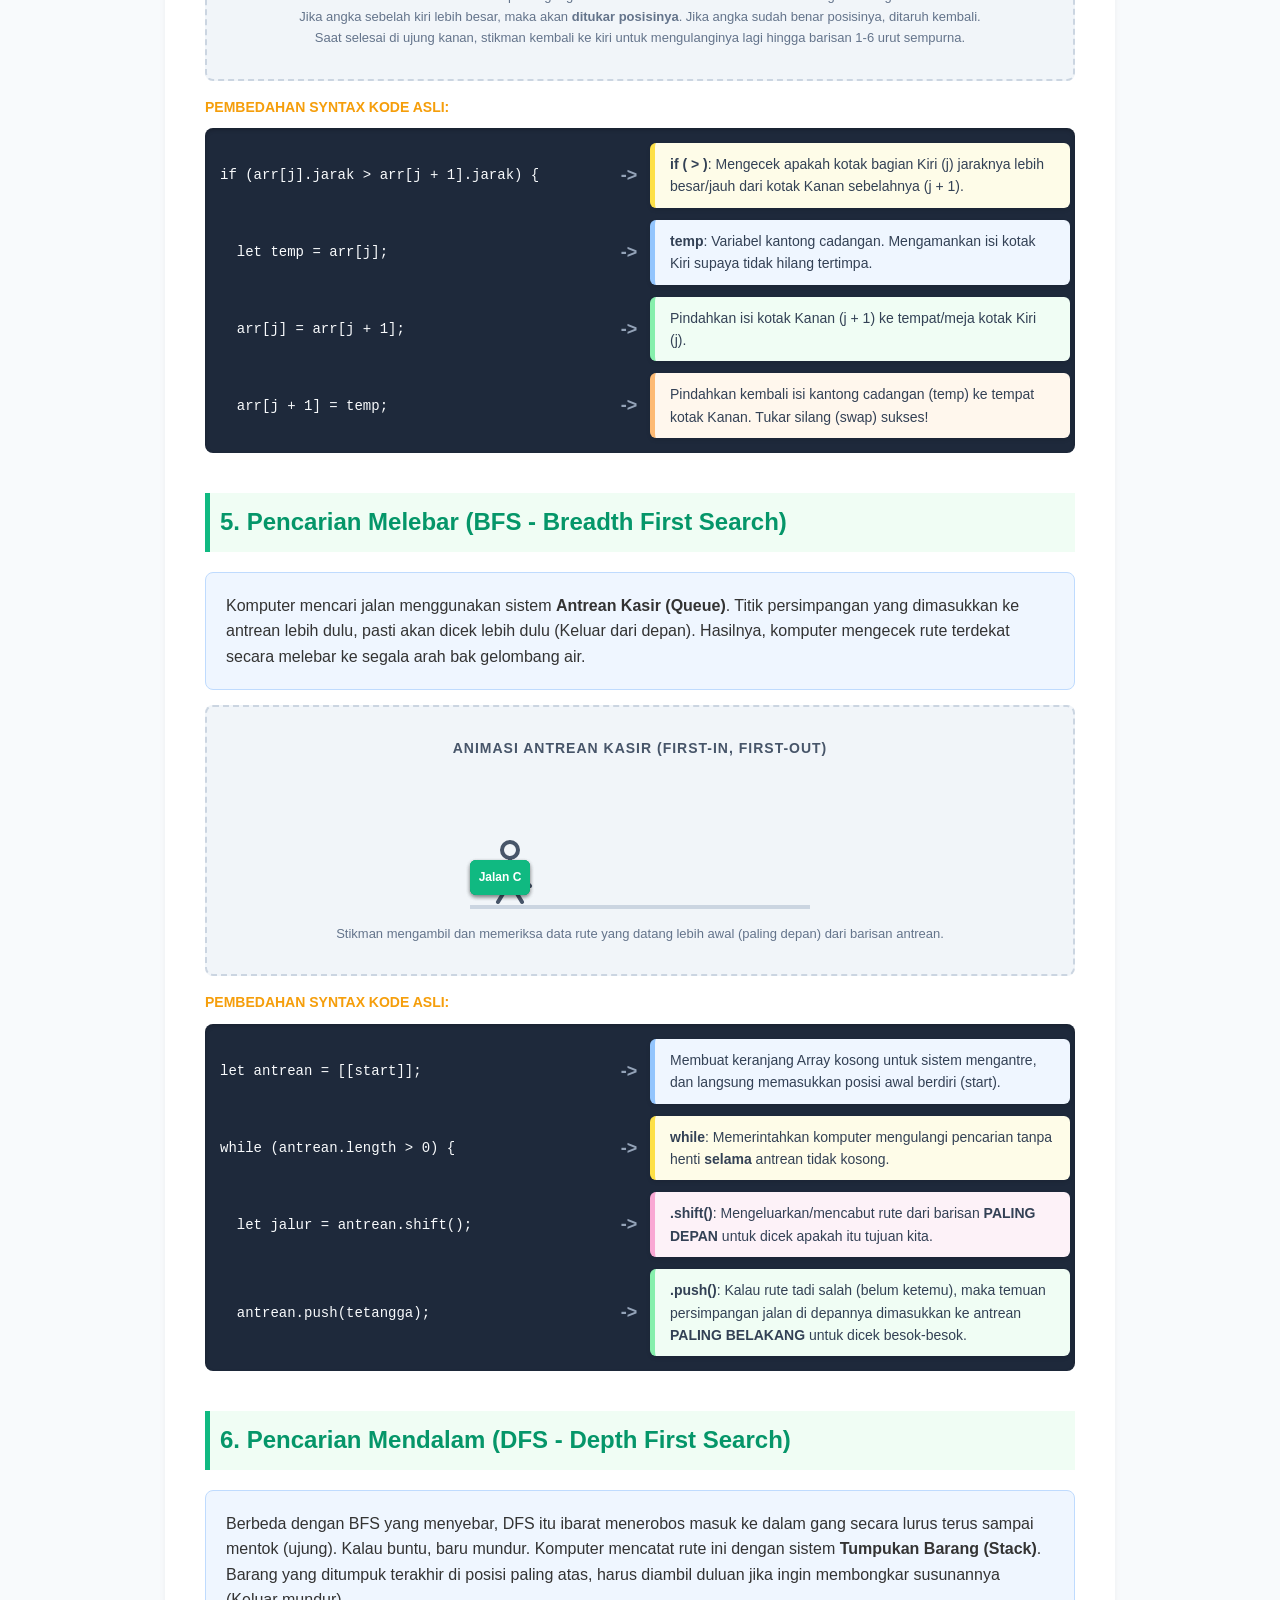
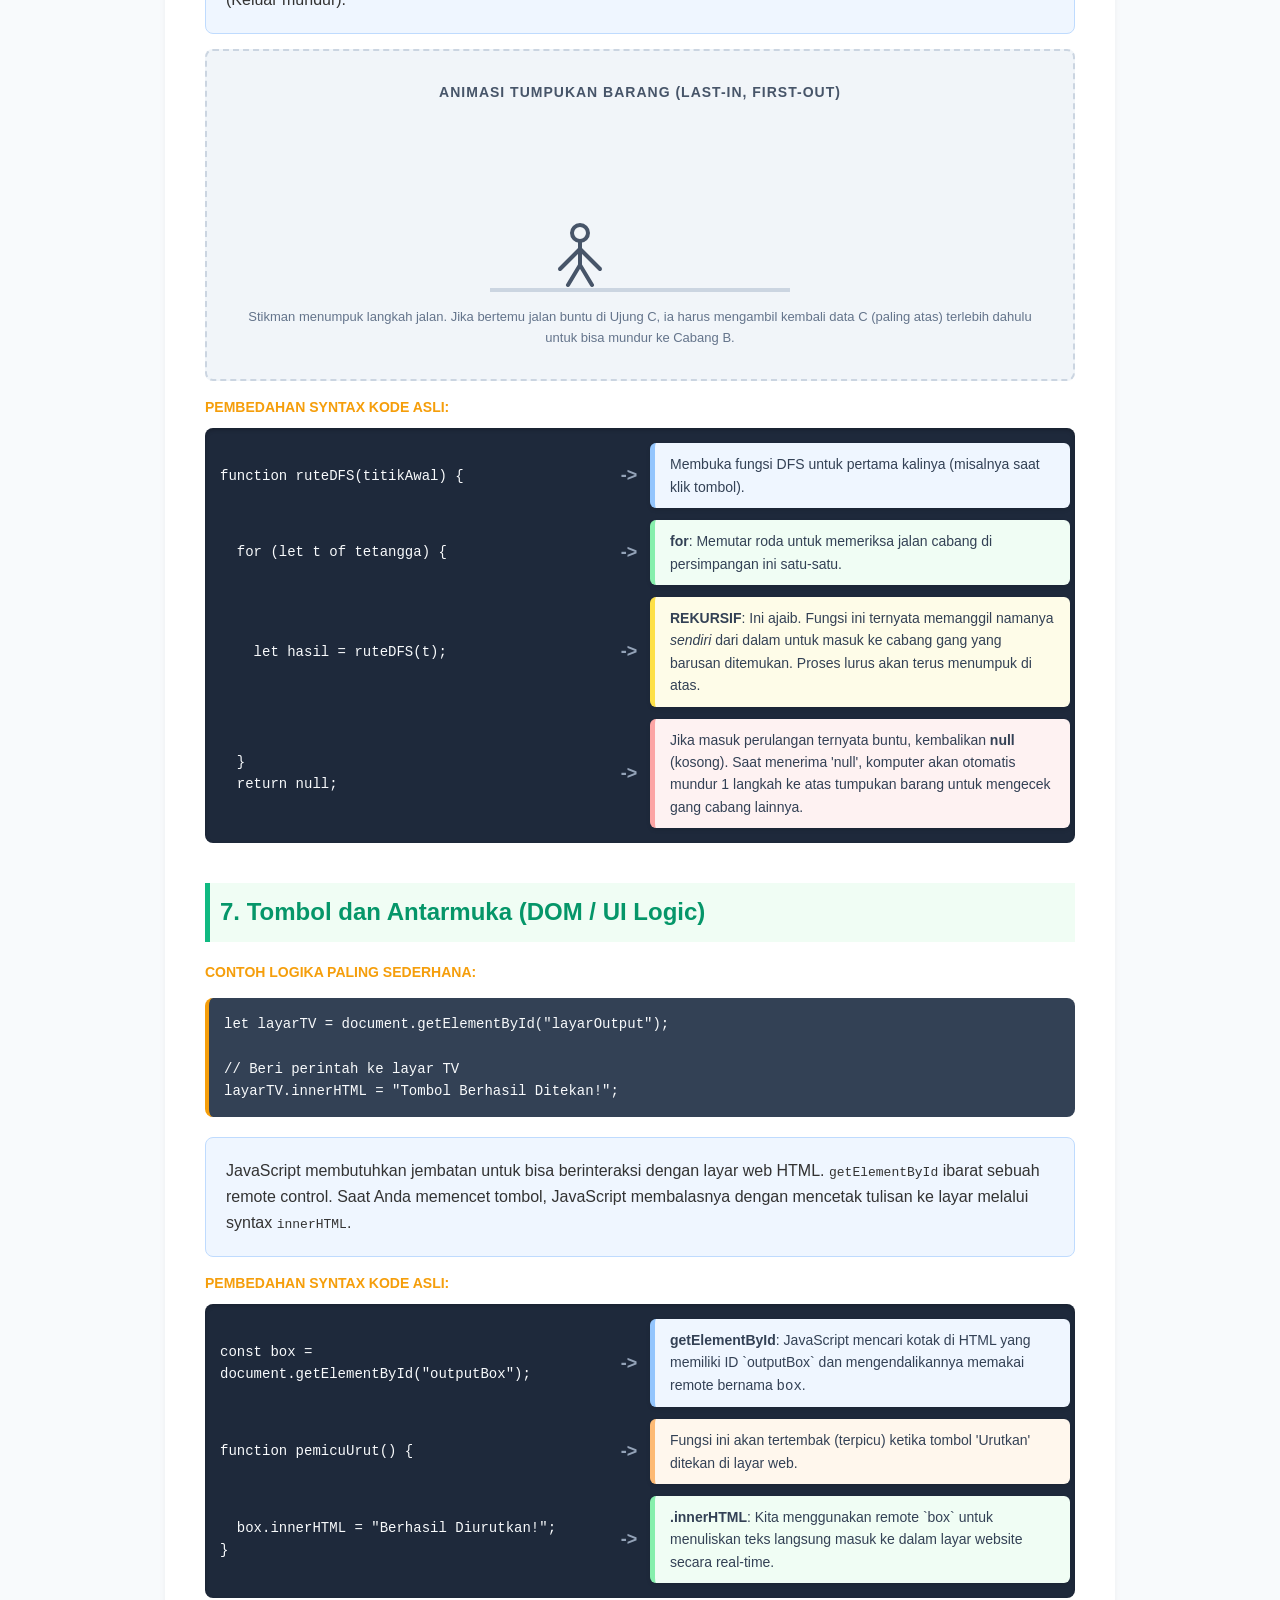
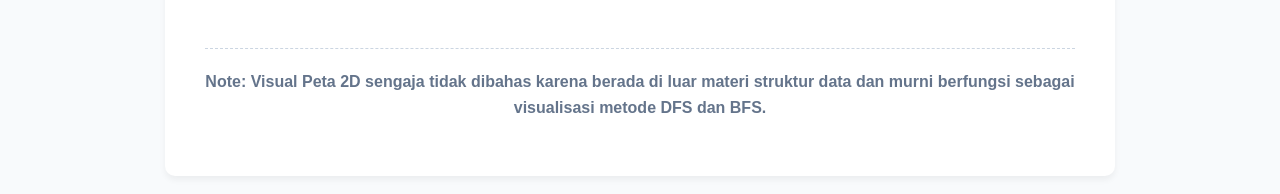
==== commit 047e4674: "Update dokumentasi_kode.html" ====
--- a/dokumentasi_kode.html
+++ b/dokumentasi_kode.html
@@ -16,42 +16,276 @@
         .explanation { background-color: #eff6ff; border: 1px solid #bfdbfe; padding: 20px; margin: 15px 0; border-radius: 8px; }
         .contoh-dasar-teks { font-weight: bold; color: #f59e0b; font-size: 14px; text-transform: uppercase; margin-bottom: 10px; }
         
-        /* Pre simpel */
+        /* Pre simpel & Dropdown */
         .pre-simple { background: #334155; border-left: 4px solid #f59e0b; padding: 15px; border-radius: 8px; overflow-x: auto; font-family: 'Courier New', Courier, monospace; font-size: 14px; color: #f8fafc; margin-bottom: 20px;}
-        
+        details { background: #f1f5f9; border-radius: 8px; margin-bottom: 30px; border: 1px solid #cbd5e1;}
+        summary { background: #334155; color: white; padding: 15px; font-weight: bold; cursor: pointer; border-radius: 8px; outline: none; transition: 0.3s;}
+        summary:hover { background: #1e293b; }
+        details[open] summary { border-radius: 8px 8px 0 0; }
+        .details-content { padding: 15px; }
+
         /* CSS Untuk Pembedahan Syntax (Kode Asli) */
         .code-box { background: #1e293b; border-radius: 8px; padding: 15px; margin-bottom: 20px; box-shadow: inset 0 2px 4px rgba(0,0,0,0.2); }
         .code-row { display: flex; align-items: stretch; margin-bottom: 12px; }
         .code-row:last-child { margin-bottom: 0; }
         .c-code { flex: 0 0 45%; font-family: 'Courier New', Courier, monospace; color: #f8fafc; font-size: 14px; white-space: pre-wrap; padding-right: 10px; display: flex; align-items: center; }
-        .c-arrow { flex: 0 0 5%; font-size: 24px; text-align: center; font-weight: bold; display: flex; align-items: center; justify-content: center; text-shadow: 0 2px 4px rgba(0,0,0,0.2); }
+        .c-arrow { flex: 0 0 5%; font-size: 18px; text-align: center; font-weight: bold; display: flex; align-items: center; justify-content: center; color: #94a3b8; }
         .c-detail { flex: 0 0 50%; font-size: 14px; color: #334155; padding: 10px 15px; border-radius: 6px; border-left: 5px solid; box-sizing: border-box; box-shadow: 0 2px 4px rgba(0,0,0,0.1); }
         
-        /* CSS Untuk Visualisasi Animasi Analog */
-        .visual-box { background: #f1f5f9; border: 2px dashed #cbd5e1; padding: 30px; border-radius: 8px; margin: 15px 0; text-align: center; overflow: hidden;}
+        /* CSS Untuk Visualisasi Animasi */
+        .visual-box { background: #f1f5f9; border: 2px dashed #cbd5e1; padding: 30px; border-radius: 8px; margin: 15px 0; text-align: center; overflow-x: auto;}
         .visual-title { font-weight: bold; color: #475569; margin-bottom: 25px; text-align: center; text-transform: uppercase; font-size: 14px; letter-spacing: 1px; }
-        .flex-row { display: flex; justify-content: center; align-items: center; gap: 15px; flex-wrap: wrap; }
-        
-        /* Animasi BUBBLE SORT */
-        .box-sort { width: 70px; height: 70px; background: #3b82f6; color: white; display: flex; flex-direction: column; align-items: center; justify-content: center; border-radius: 8px; font-weight: bold; position: relative; }
-        .anim-swap-left { animation: swapL 3s infinite alternate ease-in-out; background: #ef4444; }
-        .anim-swap-right { animation: swapR 3s infinite alternate ease-in-out; }
-        @keyframes swapL { 0%, 20% { transform: translateX(0) translateY(0); } 40%, 60% { transform: translateX(42px) translateY(-40px); } 80%, 100% { transform: translateX(85px) translateY(0); } }
-        @keyframes swapR { 0%, 20% { transform: translateX(0) translateY(0); } 40%, 60% { transform: translateX(-42px) translateY(40px); } 80%, 100% { transform: translateX(-85px) translateY(0); } }
-
-        /* Animasi QUEUE (BFS) */
-        .queue-container { display: flex; gap: 10px; background: #e2e8f0; padding: 15px; border-radius: 30px; width: 300px; justify-content: center; overflow: hidden; position: relative; height: 40px;}
-        .q-item { background: #10b981; color: white; padding: 10px 20px; border-radius: 20px; font-weight: bold; position: absolute; }
-        .anim-q1 { animation: qMove1 4s infinite linear; } .anim-q2 { animation: qMove2 4s infinite linear; } .anim-q3 { animation: qMove3 4s infinite linear; }
-        @keyframes qMove1 { 0% { left: 65%; opacity: 1; } 50% { left: 35%; } 90% { left: 5%; opacity: 1; } 100% { left: -20%; opacity: 0; } }
-        @keyframes qMove2 { 0% { left: 95%; opacity: 0; } 10% { opacity: 1; } 50% { left: 65%; } 100% { left: 35%; opacity: 1; } }
-        @keyframes qMove3 { 0% { left: 125%; opacity: 0; } 50% { left: 95%; opacity: 0; } 60% { opacity: 1; } 100% { left: 65%; opacity: 1; } }
-
-        /* Animasi STACK (DFS) */
-        .stack-container { display: flex; flex-direction: column-reverse; gap: 5px; width: 120px; background: #e2e8f0; padding: 15px; border-radius: 5px 5px 0 0; border-bottom: 8px solid #475569; margin: 0 auto; height: 150px; justify-content: flex-start; position: relative;}
-        .s-item { background: #8b5cf6; color: white; padding: 10px; text-align: center; border-radius: 4px; width: 100px; font-weight: bold; position: absolute; bottom: 15px; left: 10px; }
-        .anim-s1 { bottom: 15px; } .anim-s2 { bottom: 65px; } .anim-s3 { animation: stackInOut 3s infinite ease-in-out; }
-        @keyframes stackInOut { 0% { bottom: 180px; opacity: 0; } 30%, 70% { bottom: 115px; opacity: 1; } 100% { bottom: 180px; opacity: 0; } }
+        
+        /* ========================================= */
+        /* 1. ANIMASI BUBBLE SORT (STIKMAN BERPIKIR) */
+        /* ========================================= */
+        .bubble-stage { position: relative; width: 340px; height: 140px; margin: 0 auto; border-bottom: 4px solid #cbd5e1; }
+        
+        /* Kotak Angka */
+        .b-circle { width: 40px; height: 40px; border-radius: 8px; background: #3b82f6; color: white; display: flex; align-items: center; justify-content: center; font-weight: bold; font-size: 18px; position: absolute; bottom: 0; z-index: 2; box-shadow: 0 4px 6px rgba(0,0,0,0.2); left: 0;}
+        
+        .bc_val_3 { animation: b3_anim 24s infinite; }
+        .bc_val_1 { animation: b1_anim 24s infinite; }
+        .bc_val_2 { animation: b2_anim 24s infinite; }
+        .bc_val_5 { animation: b5_anim 24s infinite; }
+        .bc_val_6 { background: #ef4444; animation: b6_anim 24s infinite; }
+        .bc_val_4 { animation: b4_anim 24s infinite; }
+
+        /* Wadah Stikman Bubble Sort */
+        .sm-wrapper { position: absolute; bottom: -5px; left: -10px; width: 100px; height: 100px; z-index: 1; animation: stickmanMove 24s infinite; }
+        .arm-l { transform-origin: 50px 45px; animation: armL 24s infinite; }
+        .arm-r { transform-origin: 50px 45px; animation: armR 24s infinite; }
+
+        /* Keyframe Stikman: Memeriksa barisan 2 kali */
+        @keyframes stickmanMove {
+            0%, 7.5% { transform: translateX(0); opacity: 1; }
+            8.33%, 15.5% { transform: translateX(60px); opacity: 1; }
+            16.66%, 23.5% { transform: translateX(120px); opacity: 1; }
+            25%, 32.5% { transform: translateX(180px); opacity: 1; }
+            33.33%, 40.5% { transform: translateX(240px); opacity: 1; }
+            41%, 49% { transform: translateX(240px); opacity: 0; } 
+            50%, 57.5% { transform: translateX(0); opacity: 1; }
+            58.33%, 65.5% { transform: translateX(60px); opacity: 1; }
+            66.66%, 73.5% { transform: translateX(120px); opacity: 1; }
+            75%, 82.5% { transform: translateX(180px); opacity: 1; }
+            83.33%, 90.5% { transform: translateX(240px); opacity: 1; }
+            91%, 100% { transform: translateX(240px); opacity: 0; }
+        }
+
+        /* Lengan Kiri */
+        @keyframes armL {
+            0%, 0.9% { transform: rotate(0deg); }
+            1%, 6% { transform: rotate(140deg); }
+            7%, 8.9% { transform: rotate(0deg); }
+            9.33%, 14.33% { transform: rotate(140deg); }
+            15.33%, 17.5% { transform: rotate(0deg); }
+            17.66%, 22.66% { transform: rotate(140deg); }
+            23.66%, 25.9% { transform: rotate(0deg); }
+            26%, 31% { transform: rotate(140deg); }
+            32%, 34.2% { transform: rotate(0deg); }
+            34.33%, 39.33% { transform: rotate(140deg); }
+            40.33%, 50.9% { transform: rotate(0deg); }
+            51%, 56% { transform: rotate(140deg); }
+            57%, 59.2% { transform: rotate(0deg); }
+            59.33%, 64.33% { transform: rotate(140deg); }
+            65.33%, 67.5% { transform: rotate(0deg); }
+            67.66%, 72.66% { transform: rotate(140deg); }
+            73.66%, 75.9% { transform: rotate(0deg); }
+            76%, 81% { transform: rotate(140deg); }
+            82%, 84.2% { transform: rotate(0deg); }
+            84.33%, 89.33% { transform: rotate(140deg); }
+            90.33%, 100% { transform: rotate(0deg); }
+        }
+
+        /* Lengan Kanan */
+        @keyframes armR {
+            0%, 0.9% { transform: rotate(0deg); }
+            1%, 6% { transform: rotate(-140deg); }
+            7%, 8.9% { transform: rotate(0deg); }
+            9.33%, 14.33% { transform: rotate(-140deg); }
+            15.33%, 17.5% { transform: rotate(0deg); }
+            17.66%, 22.66% { transform: rotate(-140deg); }
+            23.66%, 25.9% { transform: rotate(0deg); }
+            26%, 31% { transform: rotate(-140deg); }
+            32%, 34.2% { transform: rotate(0deg); }
+            34.33%, 39.33% { transform: rotate(-140deg); }
+            40.33%, 50.9% { transform: rotate(0deg); }
+            51%, 56% { transform: rotate(-140deg); }
+            57%, 59.2% { transform: rotate(0deg); }
+            59.33%, 64.33% { transform: rotate(-140deg); }
+            65.33%, 67.5% { transform: rotate(0deg); }
+            67.66%, 72.66% { transform: rotate(-140deg); }
+            73.66%, 75.9% { transform: rotate(0deg); }
+            76%, 81% { transform: rotate(-140deg); }
+            82%, 84.2% { transform: rotate(0deg); }
+            84.33%, 89.33% { transform: rotate(-140deg); }
+            90.33%, 100% { transform: rotate(0deg); }
+        }
+
+        /* Pergerakan Kotak Angka (3, 1, 2, 5, 6, 4) */
+        @keyframes b3_anim {
+            0%, 0.9% { transform: translate(0, 0); opacity: 1; }
+            1% { transform: translate(0, -45px); }
+            4%, 6% { transform: translate(60px, -45px); }
+            7%, 9.2% { transform: translate(60px, 0); }
+            9.33% { transform: translate(60px, -45px); }
+            12.33%, 14.33% { transform: translate(120px, -45px); }
+            15.33%, 17.5% { transform: translate(120px, 0); }
+            17.66%, 22.66% { transform: translate(120px, -45px); }
+            23.66%, 59.2% { transform: translate(120px, 0); } 
+            59.33%, 64.33% { transform: translate(120px, -45px); } 
+            65.33%, 67.5% { transform: translate(120px, 0); }
+            67.66%, 72.66% { transform: translate(120px, -45px); } 
+            73.66%, 95% { transform: translate(120px, 0); opacity: 1; }
+            96%, 100% { transform: translate(0, 0); opacity: 0; }
+        }
+        @keyframes b1_anim {
+            0%, 0.9% { transform: translate(60px, 0); opacity: 1; }
+            1% { transform: translate(60px, -45px); }
+            4%, 6% { transform: translate(0, -45px); }
+            7%, 50.9% { transform: translate(0, 0); }
+            51%, 56% { transform: translate(0, -45px); }
+            57%, 95% { transform: translate(0, 0); opacity: 1; }
+            96%, 100% { transform: translate(60px, 0); opacity: 0; }
+        }
+        @keyframes b2_anim {
+            0%, 9.2% { transform: translate(120px, 0); opacity: 1; }
+            9.33% { transform: translate(120px, -45px); }
+            12.33%, 14.33% { transform: translate(60px, -45px); }
+            15.33%, 50.9% { transform: translate(60px, 0); }
+            51%, 56% { transform: translate(60px, -45px); }
+            57%, 59.2% { transform: translate(60px, 0); }
+            59.33%, 64.33% { transform: translate(60px, -45px); }
+            65.33%, 95% { transform: translate(60px, 0); opacity: 1; }
+            96%, 100% { transform: translate(120px, 0); opacity: 0; }
+        }
+        @keyframes b5_anim {
+            0%, 17.5% { transform: translate(180px, 0); opacity: 1; }
+            17.66%, 22.66% { transform: translate(180px, -45px); }
+            23.66%, 25.9% { transform: translate(180px, 0); }
+            26%, 31% { transform: translate(180px, -45px); }
+            32%, 67.5% { transform: translate(180px, 0); }
+            67.66%, 72.66% { transform: translate(180px, -45px); }
+            73.66%, 75.9% { transform: translate(180px, 0); }
+            76% { transform: translate(180px, -45px); }
+            79%, 81% { transform: translate(240px, -45px); }
+            82%, 84.2% { transform: translate(240px, 0); }
+            84.33%, 89.33% { transform: translate(240px, -45px); }
+            90.33%, 95% { transform: translate(240px, 0); opacity: 1; }
+            96%, 100% { transform: translate(180px, 0); opacity: 0; }
+        }
+        @keyframes b6_anim {
+            0%, 25.9% { transform: translate(240px, 0); opacity: 1; }
+            26%, 31% { transform: translate(240px, -45px); }
+            32%, 34.2% { transform: translate(240px, 0); }
+            34.33% { transform: translate(240px, -45px); }
+            37.33%, 39.33% { transform: translate(300px, -45px); }
+            40.33%, 84.2% { transform: translate(300px, 0); }
+            84.33%, 89.33% { transform: translate(300px, -45px); }
+            90.33%, 95% { transform: translate(300px, 0); opacity: 1; }
+            96%, 100% { transform: translate(240px, 0); opacity: 0; }
+        }
+        @keyframes b4_anim {
+            0%, 34.2% { transform: translate(300px, 0); opacity: 1; }
+            34.33% { transform: translate(300px, -45px); }
+            37.33%, 39.33% { transform: translate(240px, -45px); }
+            40.33%, 75.9% { transform: translate(240px, 0); }
+            76% { transform: translate(240px, -45px); }
+            79%, 81% { transform: translate(180px, -45px); }
+            82%, 95% { transform: translate(180px, 0); opacity: 1; }
+            96%, 100% { transform: translate(300px, 0); opacity: 0; }
+        }
+
+        /* ========================================= */
+        /* 2. ANIMASI BFS (STIKMAN KASIR/ANTREAN)  */
+        /* ========================================= */
+        .bfs-stage { position: relative; width: 340px; height: 120px; margin: 0 auto; border-bottom: 4px solid #cbd5e1; }
+        .bfs-sm { position: absolute; left: 0; bottom: -5px; width: 80px; height: 80px; }
+        .q-box { width: 60px; height: 35px; background: #10b981; color: white; display: flex; align-items: center; justify-content: center; position: absolute; bottom: 10px; border-radius: 6px; font-weight: bold; font-size:12px; box-shadow: 0 2px 4px rgba(0,0,0,0.2);}
+        .qa { animation: qa-anim 9s infinite; }
+        .qb { animation: qb-anim 9s infinite; }
+        .qc { animation: qc-anim 9s infinite; }
+
+        @keyframes qa-anim {
+            0%, 5% { left: 100px; opacity: 1; }
+            10%, 20% { left: 45px; opacity: 1; bottom: 10px;}
+            25%, 30% { left: 45px; opacity: 0; bottom: -20px;}
+            31%, 100% { opacity: 0; }
+        }
+        @keyframes qb-anim {
+            0%, 5% { left: 170px; opacity: 1; }
+            10%, 35% { left: 100px; opacity: 1; }
+            40%, 50% { left: 45px; opacity: 1; bottom: 10px;}
+            55%, 60% { left: 45px; opacity: 0; bottom: -20px;}
+            61%, 100% { opacity: 0; }
+        }
+        @keyframes qc-anim {
+            0%, 5% { left: 240px; opacity: 1; }
+            10%, 35% { left: 170px; opacity: 1; }
+            40%, 65% { left: 100px; opacity: 1; }
+            70%, 80% { left: 45px; opacity: 1; bottom: 10px;}
+            85%, 90% { left: 45px; opacity: 0; bottom: -20px;}
+            91%, 100% { opacity: 0; }
+        }
+        .bfs-arm-r { transform-origin: 40px 36px; animation: bfs-arm-anim 9s infinite; }
+        @keyframes bfs-arm-anim {
+            0%, 5% { transform: rotate(0); }
+            10%, 20% { transform: rotate(-50deg); }
+            25%, 35% { transform: rotate(0); }
+            40%, 50% { transform: rotate(-50deg); }
+            55%, 65% { transform: rotate(0); }
+            70%, 80% { transform: rotate(-50deg); }
+            85%, 100% { transform: rotate(0); }
+        }
+
+        /* ========================================= */
+        /* 3. ANIMASI DFS (STIKMAN TUMPUKAN BARANG)  */
+        /* ========================================= */
+        .dfs-stage { position: relative; width: 300px; height: 160px; margin: 0 auto; border-bottom: 4px solid #cbd5e1;}
+        .dfs-sm { position: absolute; left: 50px; bottom: -5px; width: 80px; height: 80px; }
+        .s-box { width: 80px; height: 25px; background: #8b5cf6; color: white; display: flex; align-items: center; justify-content: center; position: absolute; left: 130px; border-radius: 4px; font-weight: bold; font-size:12px; opacity: 0; box-shadow: 0 -2px 4px rgba(0,0,0,0.2);}
+        .sa { animation: sa-anim 12s infinite; }
+        .sb { animation: sb-anim 12s infinite; }
+        .sc { animation: sc-anim 12s infinite; }
+
+        @keyframes sa-anim {
+            0%, 5% { bottom: 35px; left: 85px; opacity: 0; }
+            10% { bottom: 35px; left: 85px; opacity: 1; }
+            15%, 85% { bottom: 0px; left: 130px; opacity: 1; }
+            90% { bottom: 35px; left: 85px; opacity: 1; }
+            95%, 100% { opacity: 0; }
+        }
+        @keyframes sb-anim {
+            0%, 20% { bottom: 35px; left: 85px; opacity: 0; }
+            25% { bottom: 35px; left: 85px; opacity: 1; }
+            30%, 70% { bottom: 25px; left: 130px; opacity: 1; } 
+            75% { bottom: 35px; left: 85px; opacity: 1; }
+            80%, 100% { opacity: 0; }
+        }
+        @keyframes sc-anim {
+            0%, 35% { bottom: 35px; left: 85px; opacity: 0; }
+            40% { bottom: 35px; left: 85px; opacity: 1; }
+            45%, 55% { bottom: 50px; left: 130px; opacity: 1; }
+            60% { bottom: 35px; left: 85px; opacity: 1; }
+            65%, 100% { opacity: 0; }
+        }
+
+        .dfs-arm { transform-origin: 40px 36px; animation: dfs-arm-anim 12s infinite; }
+        @keyframes dfs-arm-anim {
+            0%, 5% { transform: rotate(0); }
+            10%, 15% { transform: rotate(-25deg); } 
+            15%, 20% { transform: rotate(0); }
+            25%, 30% { transform: rotate(-50deg); } 
+            30%, 35% { transform: rotate(0); }
+            40%, 45% { transform: rotate(-75deg); } 
+            45%, 50% { transform: rotate(0); }
+            55%, 60% { transform: rotate(-75deg); } 
+            60%, 65% { transform: rotate(0); }
+            70%, 75% { transform: rotate(-50deg); } 
+            75%, 80% { transform: rotate(0); }
+            85%, 90% { transform: rotate(-25deg); } 
+            90%, 100% { transform: rotate(0); }
+        }
 
         /* RESPONSIVE MOBILE */
         @media (max-width: 600px) {
@@ -59,26 +293,183 @@
             .doc-container { padding: 15px; }
             h1 { font-size: 22px; }
             h2 { font-size: 18px; }
-            
-            /* Code Responsiveness */
             .code-row { flex-direction: column; align-items: stretch; background: rgba(255,255,255,0.05); padding: 10px; border-radius: 5px; margin-bottom: 20px;}
             .c-code { width: 100%; padding-right: 0; margin-bottom: 5px;}
-            .c-arrow { transform: rotate(90deg); margin: 5px auto 10px auto; font-size: 24px;}
+            .c-arrow { transform: rotate(90deg); margin: 5px auto 10px auto;}
             .c-detail { width: 100%; }
-            
-            /* Visual Responsiveness */
-            .flex-row { flex-direction: column; text-align: center; }
             .visual-box { padding: 15px; }
-            .queue-container { width: 100%; max-width: 250px; }
         }
     </style>
 </head>
 <body>
     <div class="doc-container">
         
-        <div class="label-js">⚠️ APLIKASI INI DIPROGRAM MENGGUNAKAN BAHASA: JAVASCRIPT</div>
+        <div class="label-js">[ PERHATIAN ] APLIKASI INI DIPROGRAM MENGGUNAKAN BAHASA: JAVASCRIPT</div>
         
         <h1>Panduan Syntax Kode</h1>
+
+        <!-- BAGIAN TAMBAHAN DARI PENGGUNA: FULL CODE JAVASCRIPT -->
+        <details>
+            <summary>KLIK UNTUK MELIHAT FULL SOURCE CODE JAVASCRIPT</summary>
+            <div class="details-content">
+<pre class="pre-simple" style="margin-bottom: 0;"><code>// 1. DATA RUMAH SAKIT
+const dataFaskes = [
+    { id: "N1", nama: "RSUD Pasar Minggu", jarak: 0.85, layanan: ["IGD", "ICU", "MRI", "Radiologi", "MCU", "Laboratorium"] },
+    { id: "N2", nama: "Aji Waras Klinik", jarak: 1.8, layanan: ["Poli Umum", "Laboratorium", "Radiologi", "USG", "Apotek"] },
+    { id: "N3", nama: "Lamina Hospital", jarak: 3.1, layanan: ["MRI", "Radiologi", "MCU", "Laboratorium", "CT SCAN", "X-Ray"] },
+    { id: "N4", nama: "Kemang Medical Care Hospital", jarak: 2.1, layanan: ["IGD", "ICU", "HCU", "NICU", "Radiologi", "Laboratorium", "Apotek"] },
+    { id: "N5", nama: "RS Murni Teguh Pejaten", jarak: 2.3, layanan: ["IGD", "ICU", "Radiologi", "Laboratorium", "Rehabilitasi"] },
+    { id: "N6", nama: "RS Jakarta Medical Center", jarak: 3.4, layanan: ["IGD", "ICU", "Radiologi", "Laboratorium", "Apotek"] },
+    { id: "N7", nama: "RSUD Jagakarsa", jarak: 3.5, layanan: ["IGD", "Radiologi", "MCU", "Laboratorium"] },
+    { id: "N8", nama: "RS Marinir Cilandak", jarak: 6, layanan: ["IGD", "ICU", "Radiologi", "MCU", "Laboratorium"] },
+    { id: "N9", nama: "RSUD Jati Padang", jarak: 3.5, layanan: ["IGD", "Radiologi", "MCU", "Laboratorium", "Apotek"] }
+];
+
+const kamusNama = {
+    "N0": "UNSIA", "N1": "RSUD Pasar Minggu", "N2": "Aji Waras Klinik", "N3": "Lamina Hospital", 
+    "N4": "Kemang Medical Care", "N5": "RS Murni Teguh", "N6": "RS JMC", "N7": "RSUD Jagakarsa", 
+    "N8": "RS Marinir", "N9": "RSUD Jati Padang",
+    "J1": "Jl. Harsono RM", "J2": "Jl. TB Simatupang", "J3": "Jl. Raya Cilandak KKO",
+    "J4": "Jl. Ampera Raya", "J5": "Jl. Warung Jati Barat", "J6": "Jl. Hajjah Tutti Alawiyah",
+    "J7": "Jl. Saco Ragunan", "J8": "Jl. Intan RSPP", "J9": "Jl. Raya Ragunan"
+};
+
+// 2. STRUKTUR GRAPH
+const graphPeta = {
+    "N0": ["J1"], 
+    "J1": ["N0", "J2", "J5", "J7"],
+    "J2": ["J1", "N1", "J3", "J4", "J8"], 
+    "N1": ["J2"], 
+    "J3": ["J2", "N2"], 
+    "N2": ["J3"],
+    "J4": ["J2", "N4"], 
+    "N4": ["J4"],
+    "J8": ["J2", "N8"], 
+    "N8": ["J8"],
+    "J5": ["J1", "N5", "N3", "J6", "J9"], 
+    "N5": ["J5"],
+    "N3": ["J5"],
+    "J6": ["J5", "N6"], 
+    "N6": ["J6"],
+    "J9": ["J5", "N9"], 
+    "N9": ["J9"],
+    "J7": ["J1", "N7"], 
+    "N7": ["J7"]
+};
+
+for (let key in graphPeta) graphPeta[key].sort();
+
+// 3. ALGORITMA PENCARIAN (LINEAR SEARCH)
+function searchingLayanan(kataKunci) {
+    return dataFaskes.filter(rs =&gt; 
+        rs.layanan.some(l =&gt; l.toLowerCase().includes(kataKunci.toLowerCase())) ||
+        rs.nama.toLowerCase().includes(kataKunci.toLowerCase())
+    );
+}
+
+// 4. ALGORITMA PENGURUTAN (BUBBLE SORT)
+function sortingJarak(arrayData) {
+    let arr = [...arrayData];
+    for (let i = 0; i &lt; arr.length; i++) {
+        for (let j = 0; j &lt; arr.length - 1; j++) {
+            if (arr[j].jarak &gt; arr[j + 1].jarak) {
+                let temp = arr[j];
+                arr[j] = arr[j + 1];
+                arr[j + 1] = temp;
+            }
+        }
+    }
+    return arr;
+}
+
+// 5. ALGORITMA TRAVERSAL (BFS &amp; DFS - Tetap Simpel)
+function ruteBFS(start, target) {
+    let antrean = [[start]];
+    let dikunjungi = new Set([start]);
+    let logPencarian = []; 
+
+    while (antrean.length &gt; 0) {
+        let jalur = antrean.shift();
+        let nodeSekarang = jalur[jalur.length - 1];
+        
+        logPencarian.push(nodeSekarang); // Catat jejak
+
+        if (nodeSekarang === target) {
+            return { ruteAsli: jalur, jejakVisual: logPencarian };
+        }
+
+        let tetangga = graphPeta[nodeSekarang] || [];
+        for (let t of tetangga) {
+            if (!dikunjungi.has(t)) {
+                dikunjungi.add(t);
+                antrean.push([...jalur, t]);
+            }
+        }
+    }
+    return null;
+}
+
+function ruteDFS(start, target, dikunjungi = new Set(), jalur = [], logPencarian = []) {
+    dikunjungi.add(start);
+    jalur.push(start);
+    logPencarian.push(start); // Catat jejak
+
+    if (start === target) {
+        return { ruteAsli: jalur, jejakVisual: logPencarian };
+    }
+
+    let tetangga = graphPeta[start] || [];
+    for (let t of tetangga) {
+        if (!dikunjungi.has(t)) {
+            let hasilJalur = ruteDFS(t, target, dikunjungi, [...jalur], logPencarian);
+            if (hasilJalur) {
+                return hasilJalur;
+            }
+        }
+    }
+    return null;
+}
+
+// 6. LOGIKA ANTARMUKA UI 
+const box = document.getElementById("outputBox");
+let animasiSedangBerjalan = false;
+
+function pemicuCari() {
+    const keyword = document.getElementById("inputCari").value;
+    const hasil = searchingLayanan(keyword);
+    if(hasil.length === 0) {
+        box.innerHTML = `[Searching] "${keyword}" tidak ditemukan.`;
+    } else {
+        box.innerHTML = `[Searching] Ditemukan ${hasil.length} Faskes:&lt;br&gt;` + 
+            hasil.map(rs =&gt; `- ${rs.nama}`).join('&lt;br&gt;');
+    }
+}
+
+function pemicuUrut() {
+    const hasilUrut = sortingJarak(dataFaskes);
+    box.innerHTML = "[Sorting] Urutan Faskes Terdekat:&lt;br&gt;" + 
+        hasilUrut.map((rs, idx) =&gt; `${idx + 1}. ${rs.nama} (Jarak: ${rs.jarak} Km)`).join('&lt;br&gt;');
+}
+
+function pemicuNavigasi(metode) {
+    if (animasiSedangBerjalan) return;
+
+    const tujuan = document.getElementById("pilihTujuan").value;
+    const namaTujuan = kamusNama[tujuan];
+    let hasilCari = metode === 'BFS' ? ruteBFS("N0", tujuan) : ruteDFS("N0", tujuan);
+
+    if (hasilCari) {
+        box.innerHTML = `&lt;strong&gt;[Metode ${metode}]&lt;/strong&gt;&lt;br&gt;Sedang menyimulasikan algoritma di peta...`;
+        // Oper operan data ke mesin animasi yang terpisah di bawah
+        mainkanAnimasiPeta(hasilCari.jejakVisual, hasilCari.ruteAsli, metode, namaTujuan);
+    } else {
+        box.innerHTML = `[Metode ${metode}] Rute tidak ditemukan.`;
+    }
+}
+</code></pre>
+            </div>
+        </details>
+
         <p style="text-align: center; color: #64748b;">Setiap konsep di bawah ini dilengkapi contoh logika dasar, barisan kode asli beserta anak panah rincian</p>
 
         <!-- BAGIAN 1: ARRAY -->
@@ -98,28 +489,28 @@
         <div class="code-box">
             <div class="code-row">
                 <div class="c-code">const dataFaskes = [</div>
-                <div class="c-arrow" style="color: #93c5fd;">➔</div>
+                <div class="c-arrow">-&gt;</div>
                 <div class="c-detail" style="border-left-color: #93c5fd; background: #eff6ff;">
                     <b>const</b>: Membuat variabel yang tidak boleh dihapus.<br><b>[ ]</b>: Menandakan tipe data berbentuk <b>Array</b> (Daftar).
                 </div>
             </div>
             <div class="code-row">
                 <div class="c-code">  { nama: "RSUD Pasar Minggu", jarak: 0.85 },</div>
-                <div class="c-arrow" style="color: #86efac;">➔</div>
+                <div class="c-arrow">-&gt;</div>
                 <div class="c-detail" style="border-left-color: #86efac; background: #f0fdf4;">
                     <b>{ }</b>: Membuka data <b>Object</b>. Kita menyimpan data nama (teks) dan data jarak (angka) rumah sakit ke-1.
                 </div>
             </div>
             <div class="code-row">
                 <div class="c-code">  { nama: "Aji Waras Klinik", jarak: 1.8 }</div>
-                <div class="c-arrow" style="color: #c4b5fd;">➔</div>
+                <div class="c-arrow">-&gt;</div>
                 <div class="c-detail" style="border-left-color: #c4b5fd; background: #f5f3ff;">
                     Data rumah sakit ke-2. Tiap object selalu dipisahkan oleh tanda koma (,).
                 </div>
             </div>
             <div class="code-row">
                 <div class="c-code">];</div>
-                <div class="c-arrow" style="color: #fca5a5;">➔</div>
+                <div class="c-arrow">-&gt;</div>
                 <div class="c-detail" style="border-left-color: #fca5a5; background: #fef2f2;">
                     Tanda tutup kurung siku <b>]</b> menandakan daftar rumah sakit telah ditutup/selesai.
                 </div>
@@ -141,21 +532,21 @@
         <div class="code-box">
             <div class="code-row">
                 <div class="c-code">const graphPeta = {</div>
-                <div class="c-arrow" style="color: #93c5fd;">➔</div>
+                <div class="c-arrow">-&gt;</div>
                 <div class="c-detail" style="border-left-color: #93c5fd; background: #eff6ff;">
                     Membuka Object utama khusus untuk menyimpan kerangka peta rute persimpangan.
                 </div>
             </div>
             <div class="code-row">
                 <div class="c-code">  "J1": ["N0", "J2", "J5", "J7"]</div>
-                <div class="c-arrow" style="color: #fde047;">➔</div>
+                <div class="c-arrow">-&gt;</div>
                 <div class="c-detail" style="border-left-color: #fde047; background: #fefce8;">
                     <b>"J1"</b> adalah kunci posisi berdiri sekarang. Di sebelah kanannya adalah Array tujuan lokasi persimpangan yang nyambung (terhubung) ke J1.
                 </div>
             </div>
             <div class="code-row">
                 <div class="c-code">};</div>
-                <div class="c-arrow" style="color: #fca5a5;">➔</div>
+                <div class="c-arrow">-&gt;</div>
                 <div class="c-detail" style="border-left-color: #fca5a5; background: #fef2f2;">
                     Tanda tutup Object peta.
                 </div>
@@ -177,80 +568,109 @@
         <div class="code-box">
             <div class="code-row">
                 <div class="c-code">function searchingLayanan(kataKunci) {</div>
-                <div class="c-arrow" style="color: #93c5fd;">➔</div>
+                <div class="c-arrow">-&gt;</div>
                 <div class="c-detail" style="border-left-color: #93c5fd; background: #eff6ff;">
                     <b>function</b>: Membuka fungsi pencarian. <b>kataKunci</b> adalah tulisan yang diketik oleh pengguna web.
                 </div>
             </div>
             <div class="code-row">
-                <div class="c-code">  return dataFaskes.filter(rs => </div>
-                <div class="c-arrow" style="color: #86efac;">➔</div>
+                <div class="c-code">  return dataFaskes.filter(rs =&gt; </div>
+                <div class="c-arrow">-&gt;</div>
                 <div class="c-detail" style="border-left-color: #86efac; background: #f0fdf4;">
                     <b>.filter()</b>: Mengecek seluruh Array <code>dataFaskes</code> dan membuang yang salah (menyaring data yang benar saja).
                 </div>
             </div>
             <div class="code-row">
-                <div class="c-code">    rs.layanan.some(l => l.includes(kataKunci))</div>
-                <div class="c-arrow" style="color: #fdba74;">➔</div>
+                <div class="c-code">    rs.layanan.some(l =&gt; l.includes(kataKunci))</div>
+                <div class="c-arrow">-&gt;</div>
                 <div class="c-detail" style="border-left-color: #fdba74; background: #fff7ed;">
-                    <b>.some() & .includes()</b>: Apakah dari daftar layanan RS ini, ada teks yang <b>mirip (include)</b> dengan kataKunci?
+                    <b>.some() &amp; .includes()</b>: Apakah dari daftar layanan RS ini, ada teks yang <b>mirip (include)</b> dengan kataKunci?
                 </div>
             </div>
             <div class="code-row">
                 <div class="c-code">  );<br>}</div>
-                <div class="c-arrow" style="color: #fca5a5;">➔</div>
+                <div class="c-arrow">-&gt;</div>
                 <div class="c-detail" style="border-left-color: #fca5a5; background: #fef2f2;">
                     Tutup proses penyaringan dan kembalikan hasilnya.
                 </div>
             </div>
         </div>
 
-        <!-- BAGIAN 4: BUBBLE SORT -->
+        <!-- BAGIAN 4: BUBBLE SORT (DIPERBARUI DENGAN STIKMAN BERPIKIR) -->
         <h2>4. Mengurutkan Jarak (Bubble Sort)</h2>
         <div class="contoh-dasar-teks">Contoh Logika Paling Sederhana:</div>
-        <pre class="pre-simple">if (Kotak_Kiri > Kotak_Kanan) {
+        <pre class="pre-simple">if (Kotak_Kiri &gt; Kotak_Kanan) {
     // Tukar posisi mereka berdua!
 }</pre>
 
         <div class="explanation">
-            Komputer membandingkan dua kotak bersebelahan. Kalau kotak KIRI ternyata nilainya lebih JAUH dari kotak KANAN, maka posisi mereka <strong>DITUKAR</strong>. Yang besar (jauh) akan terus ditendang ke arah ujung barisan, mirip gelembung udara di air (Bubble).
+            Komputer membandingkan dua kotak bersebelahan. Kalau kotak KIRI ternyata nilainya lebih besar/berat dari kotak KANAN, maka posisi mereka <strong>DITUKAR</strong>. Yang besar akan terus didorong pelan-pelan ke arah ujung barisan, mirip gelembung udara di air (Bubble).
         </div>
 
         <div class="visual-box">
-            <div class="visual-title">🔴 Animasi Bertukar Posisi (Swap)</div>
-            <div class="flex-row" style="height: 120px;">
-                <div class="box-sort anim-swap-left">5 Km<br><small>(Lebih Jauh)</small></div>
-                <div class="box-sort anim-swap-right" style="background:#10b981;">2 Km<br><small>(Lebih Dekat)</small></div>
-            </div>
-            <div style="font-size: 12px; color: #64748b; margin-top: 10px;">Perhatikan bagaimana 5 Km (Kiri) yang lebih berat ditukar silang ke Kanan.</div>
+            <div class="visual-title">Animasi Mengurutkan Angka (Bubble Sort)</div>
+            
+            <div class="bubble-stage">
+                <!-- SVG Karakter Stikman Bubble Sort -->
+                <div class="sm-wrapper">
+                    <svg viewBox="0 0 100 100" width="100%" height="100%">
+                        <!-- Kepala -->
+                        <circle cx="50" cy="25" r="10" fill="none" stroke="#475569" stroke-width="4"/>
+                        <!-- Badan -->
+                        <line x1="50" y1="35" x2="50" y2="65" stroke="#475569" stroke-width="4" stroke-linecap="round"/>
+                        <!-- Kaki -->
+                        <line x1="50" y1="65" x2="35" y2="90" stroke="#475569" stroke-width="4" stroke-linecap="round"/>
+                        <line x1="50" y1="65" x2="65" y2="90" stroke="#475569" stroke-width="4" stroke-linecap="round"/>
+                        <!-- Lengan Animasi -->
+                        <g class="arm-l">
+                            <line x1="50" y1="45" x2="25" y2="70" stroke="#475569" stroke-width="4" stroke-linecap="round"/>
+                        </g>
+                        <g class="arm-r">
+                            <line x1="50" y1="45" x2="75" y2="70" stroke="#475569" stroke-width="4" stroke-linecap="round"/>
+                        </g>
+                    </svg>
+                </div>
+
+                <!-- Enam Lingkaran Angka dengan urutan 3, 1, 2, 5, 6, 4 -->
+                <div class="b-circle bc_val_3">3</div>
+                <div class="b-circle bc_val_1">1</div>
+                <div class="b-circle bc_val_2">2</div>
+                <div class="b-circle bc_val_5">5</div>
+                <div class="b-circle bc_val_6">6</div>
+                <div class="b-circle bc_val_4">4</div>
+            </div>
+
+            <div style="font-size: 13px; color: #64748b; margin-top: 15px;">
+                Stikman secara bertahap mengangkat dan berhenti sebentar untuk membandingkan 2 angka.<br>Jika angka sebelah kiri lebih besar, maka akan <b>ditukar posisinya</b>. Jika angka sudah benar posisinya, ditaruh kembali.<br>Saat selesai di ujung kanan, stikman kembali ke kiri untuk mengulanginya lagi hingga barisan 1-6 urut sempurna.
+            </div>
         </div>
 
         <div class="contoh-dasar-teks">Pembedahan Syntax Kode Asli:</div>
         <div class="code-box">
             <div class="code-row">
-                <div class="c-code">if (arr[j].jarak > arr[j + 1].jarak) {</div>
-                <div class="c-arrow" style="color: #fde047;">➔</div>
+                <div class="c-code">if (arr[j].jarak &gt; arr[j + 1].jarak) {</div>
+                <div class="c-arrow">-&gt;</div>
                 <div class="c-detail" style="border-left-color: #fde047; background: #fefce8;">
-                    <b>if ( > )</b>: Mengecek apakah kotak bagian Kiri (j) jaraknya lebih besar/jauh dari kotak Kanan sebelahnya (j + 1).
+                    <b>if ( &gt; )</b>: Mengecek apakah kotak bagian Kiri (j) jaraknya lebih besar/jauh dari kotak Kanan sebelahnya (j + 1).
                 </div>
             </div>
             <div class="code-row">
                 <div class="c-code">  let temp = arr[j];</div>
-                <div class="c-arrow" style="color: #93c5fd;">➔</div>
+                <div class="c-arrow">-&gt;</div>
                 <div class="c-detail" style="border-left-color: #93c5fd; background: #eff6ff;">
                     <b>temp</b>: Variabel kantong cadangan. Mengamankan isi kotak Kiri supaya tidak hilang tertimpa.
                 </div>
             </div>
             <div class="code-row">
                 <div class="c-code">  arr[j] = arr[j + 1];</div>
-                <div class="c-arrow" style="color: #86efac;">➔</div>
+                <div class="c-arrow">-&gt;</div>
                 <div class="c-detail" style="border-left-color: #86efac; background: #f0fdf4;">
                     Pindahkan isi kotak Kanan (j + 1) ke tempat/meja kotak Kiri (j).
                 </div>
             </div>
             <div class="code-row">
                 <div class="c-code">  arr[j + 1] = temp;</div>
-                <div class="c-arrow" style="color: #fdba74;">➔</div>
+                <div class="c-arrow">-&gt;</div>
                 <div class="c-detail" style="border-left-color: #fdba74; background: #fff7ed;">
                     Pindahkan kembali isi kantong cadangan (temp) ke tempat kotak Kanan. Tukar silang (swap) sukses!
                 </div>
@@ -264,15 +684,31 @@
         </div>
 
         <div class="visual-box">
-            <div class="visual-title">🟢 Animasi Antrean (First-In, First-Out)</div>
-            <div class="flex-row">
-                <div style="font-weight:bold; color:#ef4444; margin: 10px 0;">DICEK DULUAN<br>⬅️ (Keluar Depan)</div>
-                <div class="queue-container">
-                    <div class="q-item anim-q1">Area A</div>
-                    <div class="q-item anim-q2">Area B</div>
-                    <div class="q-item anim-q3" style="background:#3b82f6;">Area C</div>
-                </div>
-                <div style="font-weight:bold; color:#3b82f6; margin: 10px 0;">MASUK ANTRIAN<br>⬅️ (Area Baru Belakang)</div>
+            <div class="visual-title">Animasi Antrean Kasir (First-In, First-Out)</div>
+            
+            <div class="bfs-stage">
+                <!-- SVG Stikman Kasir -->
+                <div class="bfs-sm">
+                    <svg viewBox="0 0 80 80" width="100%" height="100%">
+                        <circle cx="40" cy="20" r="8" fill="none" stroke="#475569" stroke-width="4"/>
+                        <line x1="40" y1="28" x2="40" y2="52" stroke="#475569" stroke-width="4" stroke-linecap="round"/>
+                        <line x1="40" y1="52" x2="28" y2="72" stroke="#475569" stroke-width="4" stroke-linecap="round"/>
+                        <line x1="40" y1="52" x2="52" y2="72" stroke="#475569" stroke-width="4" stroke-linecap="round"/>
+                        <line x1="40" y1="36" x2="20" y2="56" stroke="#475569" stroke-width="4" stroke-linecap="round"/>
+                        <g class="bfs-arm-r">
+                            <line x1="40" y1="36" x2="60" y2="56" stroke="#475569" stroke-width="4" stroke-linecap="round"/>
+                        </g>
+                    </svg>
+                </div>
+
+                <!-- Kotak Antrean -->
+                <div class="q-box qa">Jalan A</div>
+                <div class="q-box qb">Jalan B</div>
+                <div class="q-box qc">Jalan C</div>
+            </div>
+            
+            <div style="font-size: 13px; color: #64748b; margin-top: 15px;">
+                Stikman mengambil dan memeriksa data rute yang datang lebih awal (paling depan) dari barisan antrean.
             </div>
         </div>
 
@@ -280,28 +716,28 @@
         <div class="code-box">
             <div class="code-row">
                 <div class="c-code">let antrean = [[start]];</div>
-                <div class="c-arrow" style="color: #93c5fd;">➔</div>
+                <div class="c-arrow">-&gt;</div>
                 <div class="c-detail" style="border-left-color: #93c5fd; background: #eff6ff;">
                     Membuat keranjang Array kosong untuk sistem mengantre, dan langsung memasukkan posisi awal berdiri (start).
                 </div>
             </div>
             <div class="code-row">
-                <div class="c-code">while (antrean.length > 0) {</div>
-                <div class="c-arrow" style="color: #fde047;">➔</div>
+                <div class="c-code">while (antrean.length &gt; 0) {</div>
+                <div class="c-arrow">-&gt;</div>
                 <div class="c-detail" style="border-left-color: #fde047; background: #fefce8;">
                     <b>while</b>: Memerintahkan komputer mengulangi pencarian tanpa henti <b>selama</b> antrean tidak kosong.
                 </div>
             </div>
             <div class="code-row">
                 <div class="c-code">  let jalur = antrean.shift();</div>
-                <div class="c-arrow" style="color: #f9a8d4;">➔</div>
+                <div class="c-arrow">-&gt;</div>
                 <div class="c-detail" style="border-left-color: #f9a8d4; background: #fdf2f8;">
                     <b>.shift()</b>: Mengeluarkan/mencabut rute dari barisan <b>PALING DEPAN</b> untuk dicek apakah itu tujuan kita.
                 </div>
             </div>
             <div class="code-row">
                 <div class="c-code">  antrean.push(tetangga);</div>
-                <div class="c-arrow" style="color: #86efac;">➔</div>
+                <div class="c-arrow">-&gt;</div>
                 <div class="c-detail" style="border-left-color: #86efac; background: #f0fdf4;">
                     <b>.push()</b>: Kalau rute tadi salah (belum ketemu), maka temuan persimpangan jalan di depannya dimasukkan ke antrean <b>PALING BELAKANG</b> untuk dicek besok-besok.
                 </div>
@@ -311,18 +747,35 @@
         <!-- BAGIAN 6: DEPTH-FIRST SEARCH (DFS) -->
         <h2>6. Pencarian Mendalam (DFS - Depth First Search)</h2>
         <div class="explanation">
-            Berbeda dengan BFS yang menyebar, DFS itu ibarat menerobos masuk ke dalam gang secara lurus terus sampai mentok (ujung). Kalau buntu, baru mundur. Komputer mencatat rute ini dengan sistem <strong>Tumpukan Piring (Stack)</strong>. Piring yang ditumpuk terakhir di atas, akan diambil duluan (Keluar mundur).
+            Berbeda dengan BFS yang menyebar, DFS itu ibarat menerobos masuk ke dalam gang secara lurus terus sampai mentok (ujung). Kalau buntu, baru mundur. Komputer mencatat rute ini dengan sistem <strong>Tumpukan Barang (Stack)</strong>. Barang yang ditumpuk terakhir di posisi paling atas, harus diambil duluan jika ingin membongkar susunannya (Keluar mundur).
         </div>
 
         <div class="visual-box">
-            <div class="visual-title">🟣 Animasi Tumpukan Piring (Last-In, First-Out)</div>
-            <div class="flex-row">
-                <div style="font-weight:bold; color:#8b5cf6; text-align:right;">Maju Terus (Masuk Piring) ⬇️<br><br>Mundur Buntu (Ambil Piring) ⬆️</div>
-                <div class="stack-container">
-                    <div class="s-item anim-s1">Jalan A</div>
-                    <div class="s-item anim-s2">Jalan B</div>
-                    <div class="s-item anim-s3" style="background:#ef4444;">Ujung Gang C</div>
-                </div>
+            <div class="visual-title">Animasi Tumpukan Barang (Last-In, First-Out)</div>
+            
+            <div class="dfs-stage">
+                <!-- SVG Stikman Stack -->
+                <div class="dfs-sm">
+                    <svg viewBox="0 0 80 80" width="100%" height="100%">
+                        <circle cx="40" cy="20" r="8" fill="none" stroke="#475569" stroke-width="4"/>
+                        <line x1="40" y1="28" x2="40" y2="52" stroke="#475569" stroke-width="4" stroke-linecap="round"/>
+                        <line x1="40" y1="52" x2="28" y2="72" stroke="#475569" stroke-width="4" stroke-linecap="round"/>
+                        <line x1="40" y1="52" x2="52" y2="72" stroke="#475569" stroke-width="4" stroke-linecap="round"/>
+                        <line x1="40" y1="36" x2="20" y2="56" stroke="#475569" stroke-width="4" stroke-linecap="round"/>
+                        <g class="dfs-arm">
+                            <line x1="40" y1="36" x2="60" y2="56" stroke="#475569" stroke-width="4" stroke-linecap="round"/>
+                        </g>
+                    </svg>
+                </div>
+
+                <!-- Kotak Stack -->
+                <div class="s-box sa">Gang A</div>
+                <div class="s-box sb">Cabang B</div>
+                <div class="s-box sc">Ujung C</div>
+            </div>
+
+            <div style="font-size: 13px; color: #64748b; margin-top: 15px;">
+                Stikman menumpuk langkah jalan. Jika bertemu jalan buntu di Ujung C, ia harus mengambil kembali data C (paling atas) terlebih dahulu untuk bisa mundur ke Cabang B.
             </div>
         </div>
 
@@ -330,30 +783,30 @@
         <div class="code-box">
             <div class="code-row">
                 <div class="c-code">function ruteDFS(titikAwal) {</div>
-                <div class="c-arrow" style="color: #93c5fd;">➔</div>
+                <div class="c-arrow">-&gt;</div>
                 <div class="c-detail" style="border-left-color: #93c5fd; background: #eff6ff;">
                     Membuka fungsi DFS untuk pertama kalinya (misalnya saat klik tombol).
                 </div>
             </div>
             <div class="code-row">
                 <div class="c-code">  for (let t of tetangga) {</div>
-                <div class="c-arrow" style="color: #86efac;">➔</div>
+                <div class="c-arrow">-&gt;</div>
                 <div class="c-detail" style="border-left-color: #86efac; background: #f0fdf4;">
                     <b>for</b>: Memutar roda untuk memeriksa jalan cabang di persimpangan ini satu-satu.
                 </div>
             </div>
             <div class="code-row">
                 <div class="c-code">    let hasil = ruteDFS(t);</div>
-                <div class="c-arrow" style="color: #fde047;">➔</div>
+                <div class="c-arrow">-&gt;</div>
                 <div class="c-detail" style="border-left-color: #fde047; background: #fefce8;">
                     <b>REKURSIF</b>: Ini ajaib. Fungsi ini ternyata memanggil namanya <i>sendiri</i> dari dalam untuk masuk ke cabang gang yang barusan ditemukan. Proses lurus akan terus menumpuk di atas.
                 </div>
             </div>
             <div class="code-row">
                 <div class="c-code">  }<br>  return null;</div>
-                <div class="c-arrow" style="color: #fca5a5;">➔</div>
+                <div class="c-arrow">-&gt;</div>
                 <div class="c-detail" style="border-left-color: #fca5a5; background: #fef2f2;">
-                    Jika masuk perulangan ternyata buntu, kembalikan <b>null</b> (kosong). Saat menerima 'null', komputer akan otomatis mundur 1 langkah ke atas tumpukan piring untuk mengecek gang cabang lainnya.
+                    Jika masuk perulangan ternyata buntu, kembalikan <b>null</b> (kosong). Saat menerima 'null', komputer akan otomatis mundur 1 langkah ke atas tumpukan barang untuk mengecek gang cabang lainnya.
                 </div>
             </div>
         </div>
@@ -368,28 +821,28 @@
 layarTV.innerHTML = "Tombol Berhasil Ditekan!";</pre>
 
         <div class="explanation">
-            JavaScript membutuhkan jembatan untuk bisa berinteraksi dengan layar web HTML. <code>getElementById</code> ibarat *remote control*. Saat Anda memencet tombol, JavaScript membalasnya dengan mencetak tulisan ke layar melalui syntax <code>innerHTML</code>.
+            JavaScript membutuhkan jembatan untuk bisa berinteraksi dengan layar web HTML. <code>getElementById</code> ibarat sebuah remote control. Saat Anda memencet tombol, JavaScript membalasnya dengan mencetak tulisan ke layar melalui syntax <code>innerHTML</code>.
         </div>
 
         <div class="contoh-dasar-teks">Pembedahan Syntax Kode Asli:</div>
         <div class="code-box">
             <div class="code-row">
                 <div class="c-code">const box = document.getElementById("outputBox");</div>
-                <div class="c-arrow" style="color: #93c5fd;">➔</div>
+                <div class="c-arrow">-&gt;</div>
                 <div class="c-detail" style="border-left-color: #93c5fd; background: #eff6ff;">
                     <b>getElementById</b>: JavaScript mencari kotak di HTML yang memiliki ID `outputBox` dan mengendalikannya memakai remote bernama <code>box</code>.
                 </div>
             </div>
             <div class="code-row">
                 <div class="c-code">function pemicuUrut() {</div>
-                <div class="c-arrow" style="color: #fdba74;">➔</div>
+                <div class="c-arrow">-&gt;</div>
                 <div class="c-detail" style="border-left-color: #fdba74; background: #fff7ed;">
                     Fungsi ini akan tertembak (terpicu) ketika tombol 'Urutkan' ditekan di layar web.
                 </div>
             </div>
             <div class="code-row">
                 <div class="c-code">  box.innerHTML = "Berhasil Diurutkan!";<br>}</div>
-                <div class="c-arrow" style="color: #86efac;">➔</div>
+                <div class="c-arrow">-&gt;</div>
                 <div class="c-detail" style="border-left-color: #86efac; background: #f0fdf4;">
                     <b>.innerHTML</b>: Kita menggunakan remote `box` untuk menuliskan teks langsung masuk ke dalam layar website secara real-time.
                 </div>
@@ -397,7 +850,7 @@
         </div>
         
         <p style="text-align: center; color: #64748b; margin-top: 50px; font-weight: bold; border-top: 1px dashed #cbd5e1; padding-top: 20px;">
-            Note: "Visual Peta 2D" sengaja tidak dibahas karena berada di luar materi struktur data dan murni berfungsi sebagai visualisasi metode DFS dan BFS.
+            Note: Visual Peta 2D sengaja tidak dibahas karena berada di luar materi struktur data dan murni berfungsi sebagai visualisasi metode DFS dan BFS.
         </p>
 
     </div>
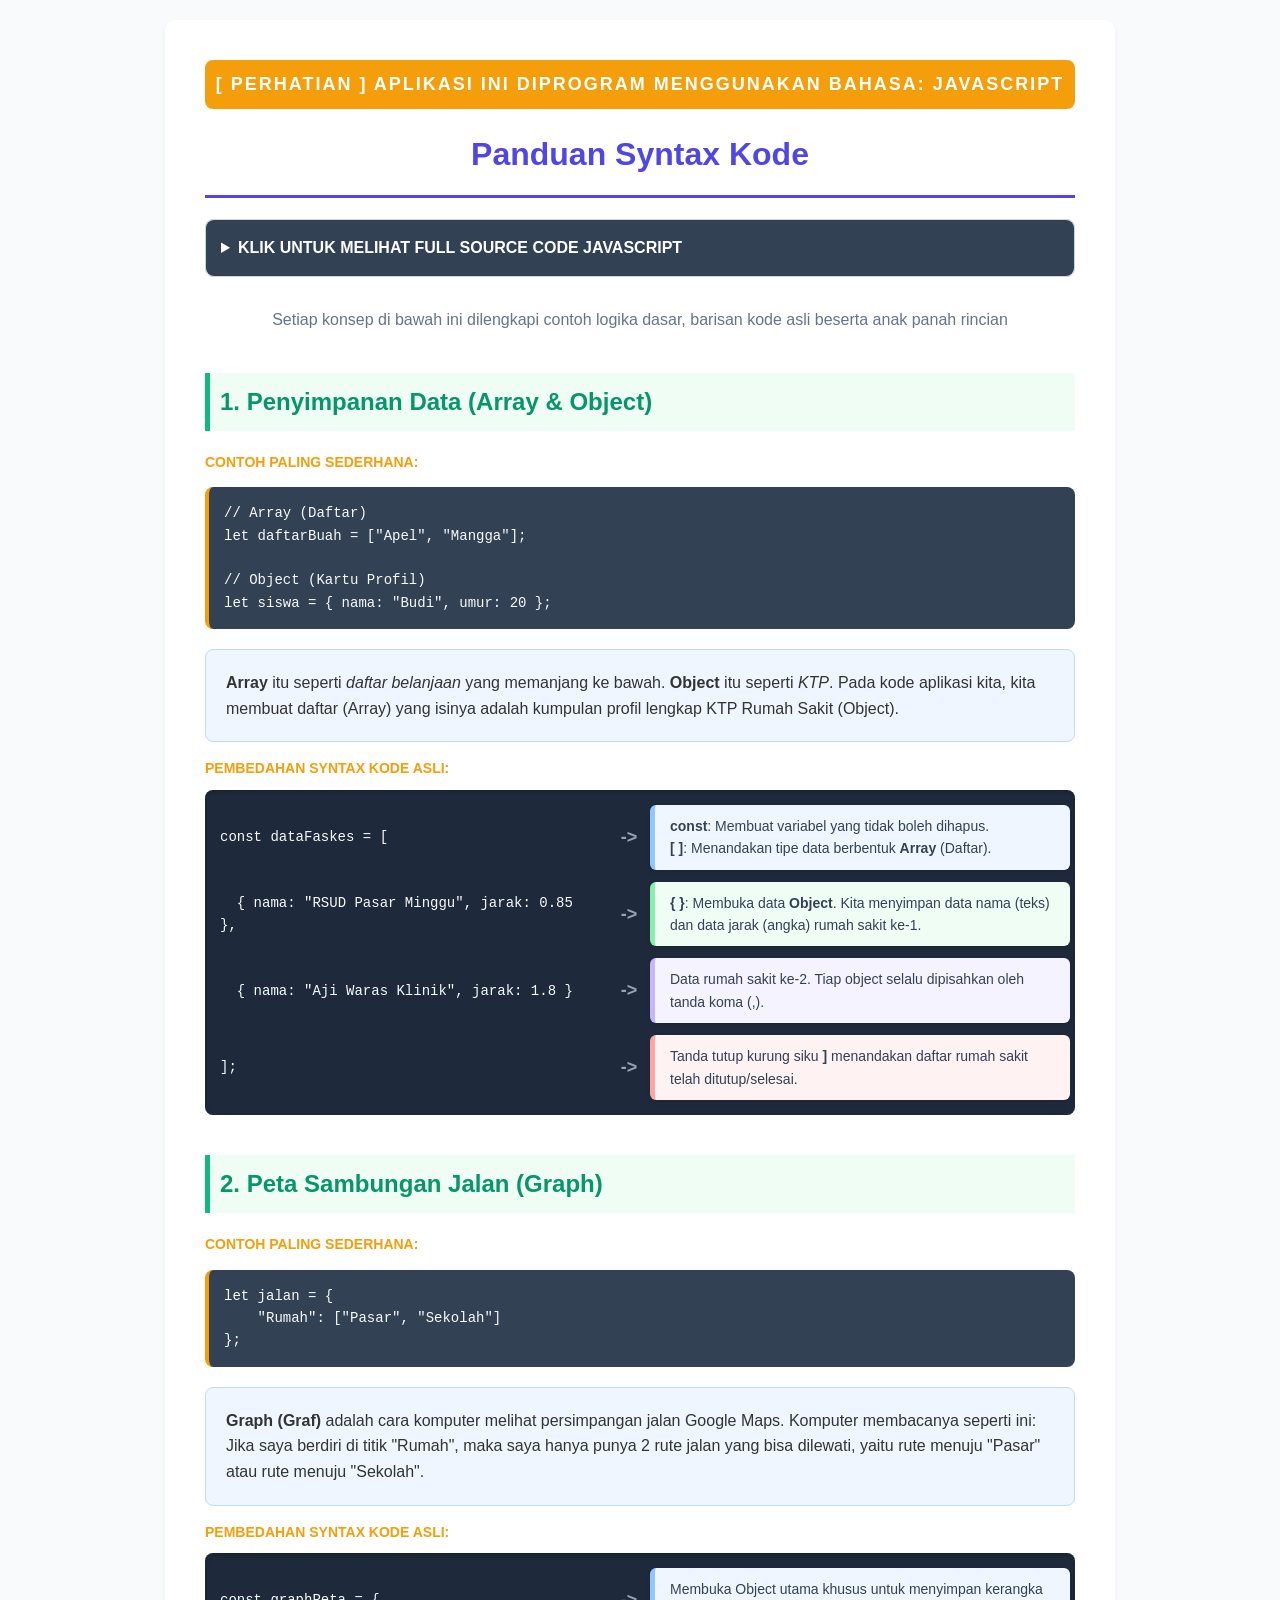
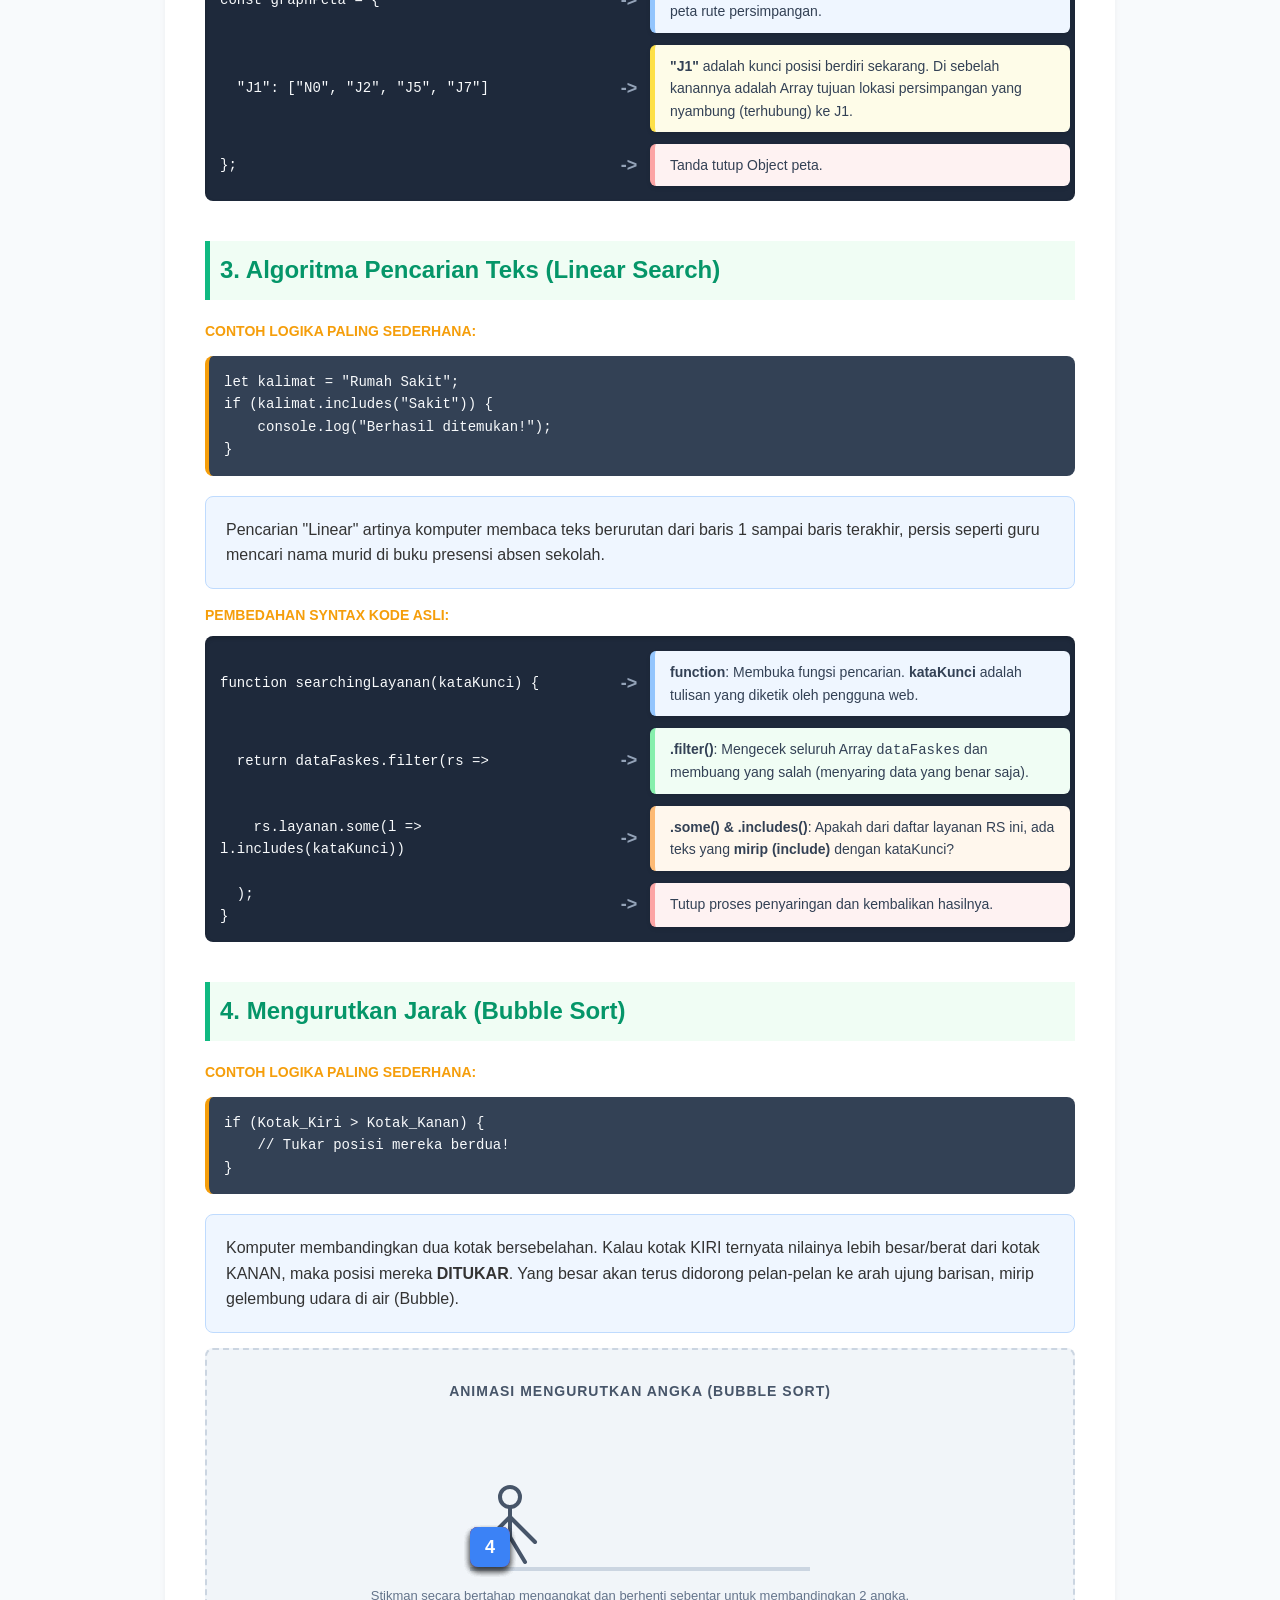
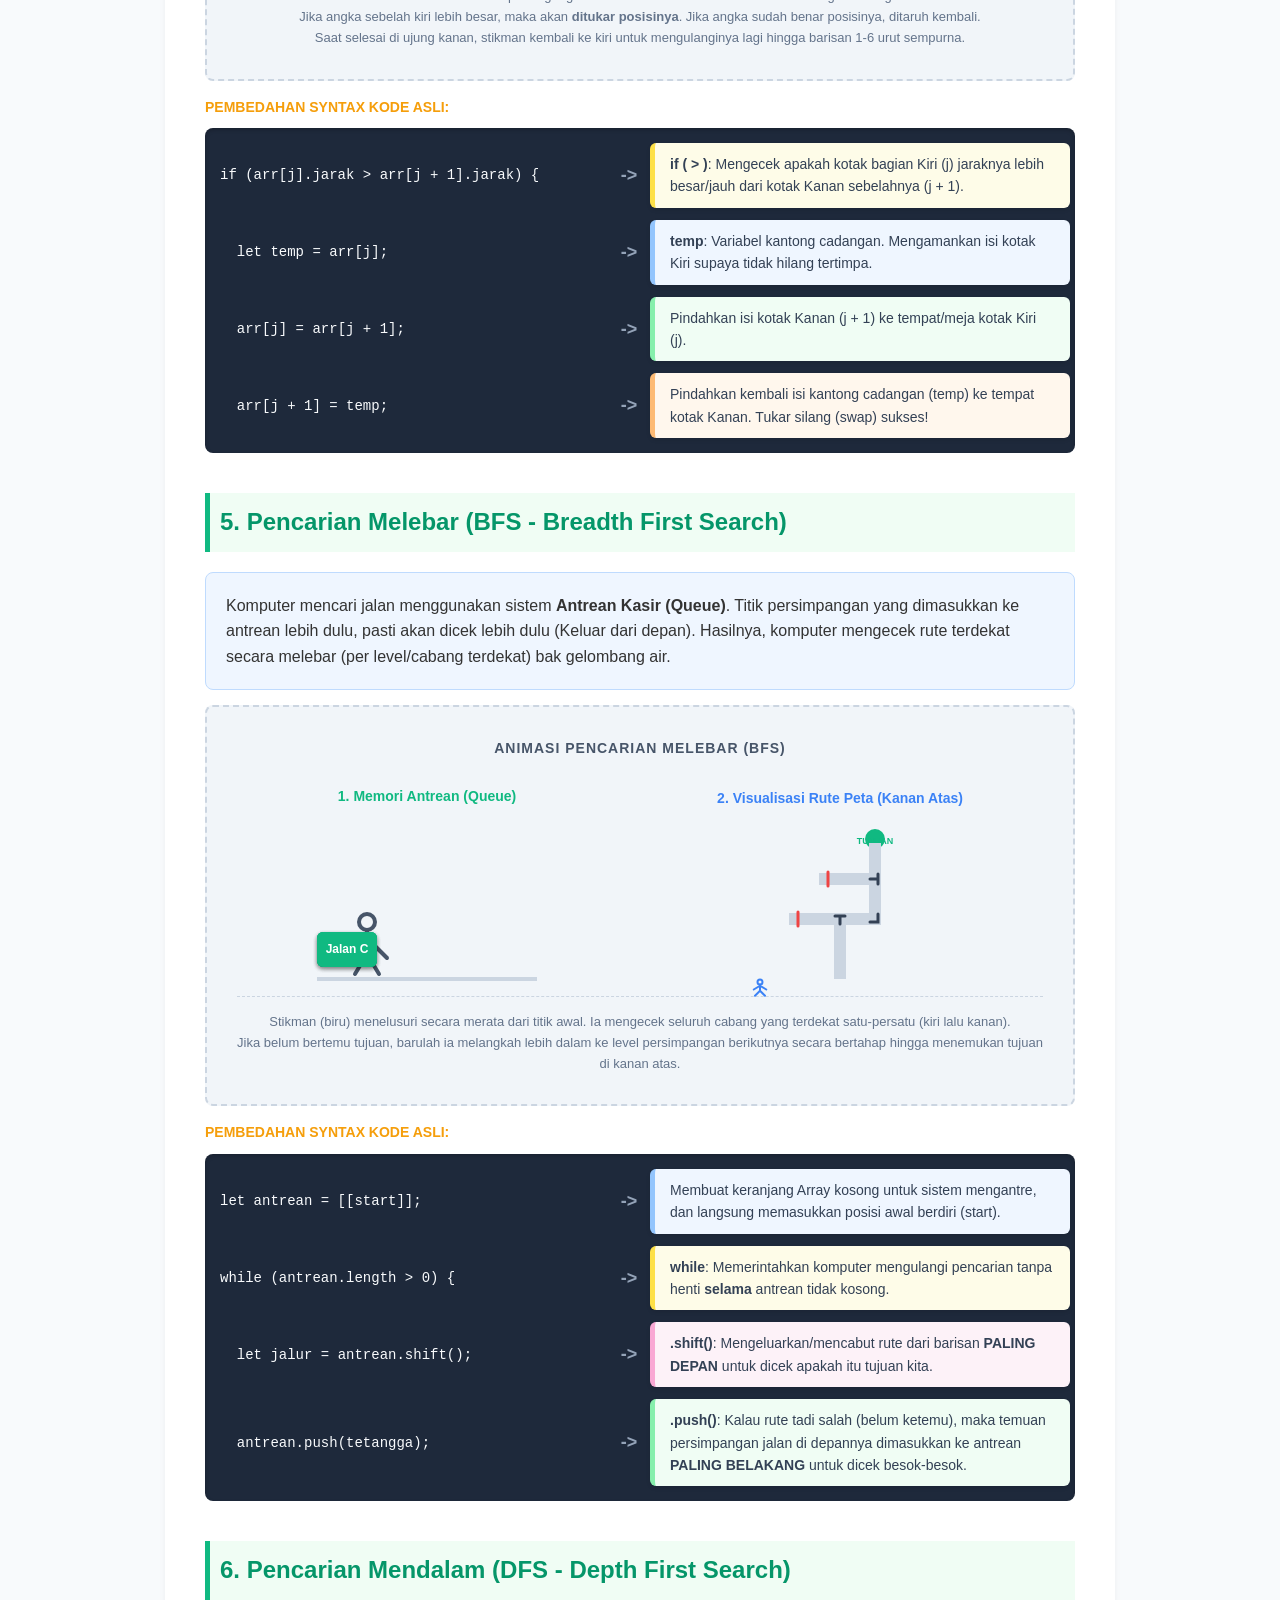
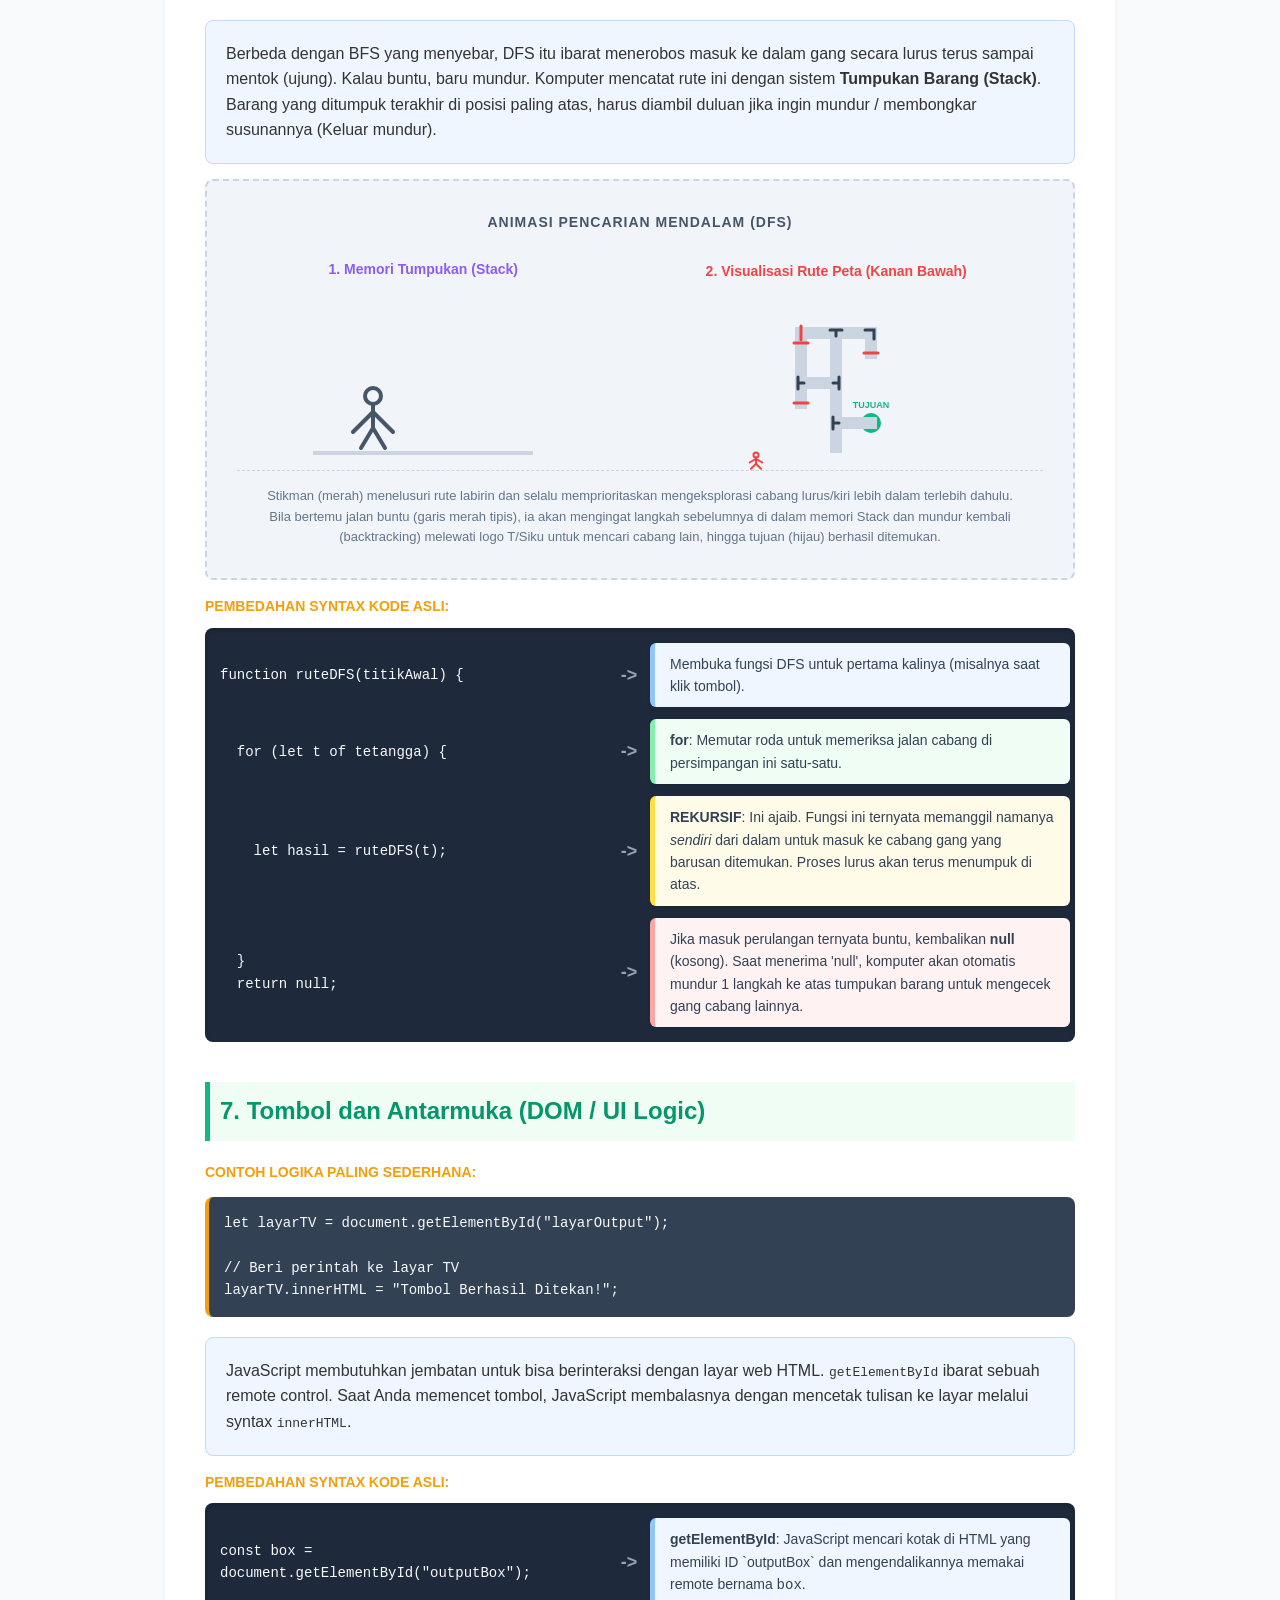
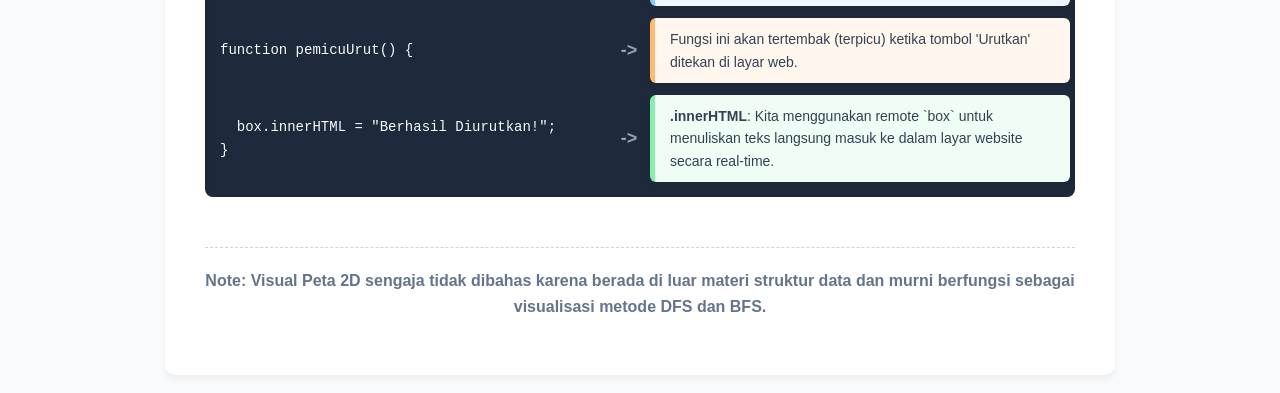
==== commit ff8be1fe: "Update dokumentasi_kode.html" ====
--- a/dokumentasi_kode.html
+++ b/dokumentasi_kode.html
@@ -40,8 +40,6 @@
         /* 1. ANIMASI BUBBLE SORT (STIKMAN BERPIKIR) */
         /* ========================================= */
         .bubble-stage { position: relative; width: 340px; height: 140px; margin: 0 auto; border-bottom: 4px solid #cbd5e1; }
-        
-        /* Kotak Angka */
         .b-circle { width: 40px; height: 40px; border-radius: 8px; background: #3b82f6; color: white; display: flex; align-items: center; justify-content: center; font-weight: bold; font-size: 18px; position: absolute; bottom: 0; z-index: 2; box-shadow: 0 4px 6px rgba(0,0,0,0.2); left: 0;}
         
         .bc_val_3 { animation: b3_anim 24s infinite; }
@@ -51,12 +49,10 @@
         .bc_val_6 { background: #ef4444; animation: b6_anim 24s infinite; }
         .bc_val_4 { animation: b4_anim 24s infinite; }
 
-        /* Wadah Stikman Bubble Sort */
         .sm-wrapper { position: absolute; bottom: -5px; left: -10px; width: 100px; height: 100px; z-index: 1; animation: stickmanMove 24s infinite; }
         .arm-l { transform-origin: 50px 45px; animation: armL 24s infinite; }
         .arm-r { transform-origin: 50px 45px; animation: armR 24s infinite; }
 
-        /* Keyframe Stikman: Memeriksa barisan 2 kali */
         @keyframes stickmanMove {
             0%, 7.5% { transform: translateX(0); opacity: 1; }
             8.33%, 15.5% { transform: translateX(60px); opacity: 1; }
@@ -72,7 +68,6 @@
             91%, 100% { transform: translateX(240px); opacity: 0; }
         }
 
-        /* Lengan Kiri */
         @keyframes armL {
             0%, 0.9% { transform: rotate(0deg); }
             1%, 6% { transform: rotate(140deg); }
@@ -97,7 +92,6 @@
             90.33%, 100% { transform: rotate(0deg); }
         }
 
-        /* Lengan Kanan */
         @keyframes armR {
             0%, 0.9% { transform: rotate(0deg); }
             1%, 6% { transform: rotate(-140deg); }
@@ -122,7 +116,6 @@
             90.33%, 100% { transform: rotate(0deg); }
         }
 
-        /* Pergerakan Kotak Angka (3, 1, 2, 5, 6, 4) */
         @keyframes b3_anim {
             0%, 0.9% { transform: translate(0, 0); opacity: 1; }
             1% { transform: translate(0, -45px); }
@@ -197,34 +190,39 @@
         }
 
         /* ========================================= */
-        /* 2. ANIMASI BFS (STIKMAN KASIR/ANTREAN)  */
+        /* LAYOUT FLEX UNTUK BFS & DFS               */
         /* ========================================= */
-        .bfs-stage { position: relative; width: 340px; height: 120px; margin: 0 auto; border-bottom: 4px solid #cbd5e1; }
-        .bfs-sm { position: absolute; left: 0; bottom: -5px; width: 80px; height: 80px; }
+        .flex-container-layout { display: flex; justify-content: space-around; flex-wrap: wrap; align-items: center; gap: 20px; }
+
+        /* ========================================= */
+        /* 2. ANIMASI BFS (ANTREAN & LABIRIN KANAN)  */
+        /* ========================================= */
+        .bfs-stage { position: relative; width: 220px; height: 160px; margin: 0 auto; border-bottom: 4px solid #cbd5e1; }
+        .bfs-sm { position: absolute; left: 10px; bottom: -5px; width: 80px; height: 80px; }
         .q-box { width: 60px; height: 35px; background: #10b981; color: white; display: flex; align-items: center; justify-content: center; position: absolute; bottom: 10px; border-radius: 6px; font-weight: bold; font-size:12px; box-shadow: 0 2px 4px rgba(0,0,0,0.2);}
         .qa { animation: qa-anim 9s infinite; }
         .qb { animation: qb-anim 9s infinite; }
         .qc { animation: qc-anim 9s infinite; }
 
         @keyframes qa-anim {
-            0%, 5% { left: 100px; opacity: 1; }
-            10%, 20% { left: 45px; opacity: 1; bottom: 10px;}
-            25%, 30% { left: 45px; opacity: 0; bottom: -20px;}
+            0%, 5% { left: 150px; opacity: 1; }
+            10%, 20% { left: 90px; opacity: 1; bottom: 10px;}
+            25%, 30% { left: 90px; opacity: 0; bottom: -20px;}
             31%, 100% { opacity: 0; }
         }
         @keyframes qb-anim {
-            0%, 5% { left: 170px; opacity: 1; }
-            10%, 35% { left: 100px; opacity: 1; }
-            40%, 50% { left: 45px; opacity: 1; bottom: 10px;}
-            55%, 60% { left: 45px; opacity: 0; bottom: -20px;}
+            0%, 5% { left: 220px; opacity: 1; }
+            10%, 35% { left: 150px; opacity: 1; }
+            40%, 50% { left: 90px; opacity: 1; bottom: 10px;}
+            55%, 60% { left: 90px; opacity: 0; bottom: -20px;}
             61%, 100% { opacity: 0; }
         }
         @keyframes qc-anim {
-            0%, 5% { left: 240px; opacity: 1; }
-            10%, 35% { left: 170px; opacity: 1; }
-            40%, 65% { left: 100px; opacity: 1; }
-            70%, 80% { left: 45px; opacity: 1; bottom: 10px;}
-            85%, 90% { left: 45px; opacity: 0; bottom: -20px;}
+            0%, 5% { left: 290px; opacity: 1; }
+            10%, 35% { left: 220px; opacity: 1; }
+            40%, 65% { left: 150px; opacity: 1; }
+            70%, 80% { left: 90px; opacity: 1; bottom: 10px;}
+            85%, 90% { left: 90px; opacity: 0; bottom: -20px;}
             91%, 100% { opacity: 0; }
         }
         .bfs-arm-r { transform-origin: 40px 36px; animation: bfs-arm-anim 9s infinite; }
@@ -238,35 +236,62 @@
             85%, 100% { transform: rotate(0); }
         }
 
+        /* Labirin BFS */
+        .bfs-maze-container { position: relative; width: 160px; height: 160px; margin: 0 auto; }
+        .bfs-stickman {
+            position: absolute; width: 20px; height: 20px; margin-left: -10px; margin-top: -10px;
+            z-index: 10; animation: bfs-maze-anim 15s linear infinite;
+        }
+
+        @keyframes bfs-maze-anim {
+            0% { left: 75px; top: 150px; }
+            8% { left: 75px; top: 100px; } 
+            16% { left: 33px; top: 100px; } /* Cek Kiri */
+            19% { left: 33px; top: 100px; } /* Jeda Buntu */
+            27% { left: 75px; top: 100px; } /* Kembali ke persimpangan */
+            35% { left: 110px; top: 100px; } /* Cek Kanan (lanjut ke atas) */
+            40% { left: 110px; top: 60px; } /* Naik ke persimpangan 2 */
+            48% { left: 63px; top: 60px; } /* Cek Kiri */
+            51% { left: 63px; top: 60px; } /* Jeda Buntu */
+            59% { left: 110px; top: 60px; } /* Kembali ke persimpangan 2 */
+            65% { left: 110px; top: 30px; } /* TARGET KANAN ATAS */
+            65%, 95% { left: 110px; top: 30px; opacity: 1; transform: scale(1); }
+            96%, 98% { left: 110px; top: 30px; opacity: 0; transform: scale(1.5); }
+            99% { left: 75px; top: 150px; opacity: 0; transform: scale(1); }
+            100% { left: 75px; top: 150px; opacity: 1; }
+        }
+
         /* ========================================= */
-        /* 3. ANIMASI DFS (STIKMAN TUMPUKAN BARANG)  */
+        /* 3. ANIMASI DFS (STIKMAN TUMPUKAN & MAZE)  */
         /* ========================================= */
-        .dfs-stage { position: relative; width: 300px; height: 160px; margin: 0 auto; border-bottom: 4px solid #cbd5e1;}
-        .dfs-sm { position: absolute; left: 50px; bottom: -5px; width: 80px; height: 80px; }
-        .s-box { width: 80px; height: 25px; background: #8b5cf6; color: white; display: flex; align-items: center; justify-content: center; position: absolute; left: 130px; border-radius: 4px; font-weight: bold; font-size:12px; opacity: 0; box-shadow: 0 -2px 4px rgba(0,0,0,0.2);}
+        
+        /* A. Stack DFS (Kiri) */
+        .dfs-stage { position: relative; width: 220px; height: 160px; margin: 0 auto; border-bottom: 4px solid #cbd5e1;}
+        .dfs-sm { position: absolute; left: 20px; bottom: -5px; width: 80px; height: 80px; }
+        .s-box { width: 70px; height: 25px; background: #8b5cf6; color: white; display: flex; align-items: center; justify-content: center; position: absolute; left: 100px; border-radius: 4px; font-weight: bold; font-size:11px; opacity: 0; box-shadow: 0 -2px 4px rgba(0,0,0,0.2);}
         .sa { animation: sa-anim 12s infinite; }
         .sb { animation: sb-anim 12s infinite; }
         .sc { animation: sc-anim 12s infinite; }
 
         @keyframes sa-anim {
-            0%, 5% { bottom: 35px; left: 85px; opacity: 0; }
-            10% { bottom: 35px; left: 85px; opacity: 1; }
-            15%, 85% { bottom: 0px; left: 130px; opacity: 1; }
-            90% { bottom: 35px; left: 85px; opacity: 1; }
+            0%, 5% { bottom: 35px; left: 55px; opacity: 0; }
+            10% { bottom: 35px; left: 55px; opacity: 1; }
+            15%, 85% { bottom: 0px; left: 100px; opacity: 1; }
+            90% { bottom: 35px; left: 55px; opacity: 1; }
             95%, 100% { opacity: 0; }
         }
         @keyframes sb-anim {
-            0%, 20% { bottom: 35px; left: 85px; opacity: 0; }
-            25% { bottom: 35px; left: 85px; opacity: 1; }
-            30%, 70% { bottom: 25px; left: 130px; opacity: 1; } 
-            75% { bottom: 35px; left: 85px; opacity: 1; }
+            0%, 20% { bottom: 35px; left: 55px; opacity: 0; }
+            25% { bottom: 35px; left: 55px; opacity: 1; }
+            30%, 70% { bottom: 25px; left: 100px; opacity: 1; } 
+            75% { bottom: 35px; left: 55px; opacity: 1; }
             80%, 100% { opacity: 0; }
         }
         @keyframes sc-anim {
-            0%, 35% { bottom: 35px; left: 85px; opacity: 0; }
-            40% { bottom: 35px; left: 85px; opacity: 1; }
-            45%, 55% { bottom: 50px; left: 130px; opacity: 1; }
-            60% { bottom: 35px; left: 85px; opacity: 1; }
+            0%, 35% { bottom: 35px; left: 55px; opacity: 0; }
+            40% { bottom: 35px; left: 55px; opacity: 1; }
+            45%, 55% { bottom: 50px; left: 100px; opacity: 1; }
+            60% { bottom: 35px; left: 55px; opacity: 1; }
             65%, 100% { opacity: 0; }
         }
 
@@ -287,6 +312,45 @@
             90%, 100% { transform: rotate(0); }
         }
 
+        /* B. Maze DFS (Kanan) */
+        .maze-container { position: relative; width: 160px; height: 160px; margin: 0 auto; }
+        .maze-svg { width: 100%; height: 100%; }
+        
+        .maze-stickman {
+            position: absolute; width: 20px; height: 20px; margin-left: -10px; margin-top: -10px;
+            z-index: 10; animation: dfs-maze-anim 20s linear infinite;
+        }
+
+        @keyframes dfs-maze-anim {
+            0% { left: 75px; top: 150px; }
+            4% { left: 75px; top: 130px; } 
+            8% { left: 75px; top: 90px; }
+            11% { left: 40px; top: 90px; } 
+            15% { left: 40px; top: 50px; } 
+            17% { left: 40px; top: 50px; } 
+            21% { left: 40px; top: 90px; } 
+            24% { left: 40px; top: 110px; } 
+            26% { left: 40px; top: 110px; } 
+            29% { left: 40px; top: 90px; } 
+            32% { left: 75px; top: 90px; } 
+            37% { left: 75px; top: 40px; } 
+            41% { left: 40px; top: 40px; } 
+            43% { left: 40px; top: 40px; } 
+            47% { left: 75px; top: 40px; } 
+            50% { left: 110px; top: 40px; } 
+            52% { left: 110px; top: 60px; } 
+            54% { left: 110px; top: 60px; } 
+            56% { left: 110px; top: 40px; } 
+            59% { left: 75px; top: 40px; } 
+            64% { left: 75px; top: 90px; } 
+            68% { left: 75px; top: 130px; } 
+            72% { left: 110px; top: 130px; } 
+            72%, 95% { left: 110px; top: 130px; opacity: 1; transform: scale(1); } 
+            96%, 98% { left: 110px; top: 130px; opacity: 0; transform: scale(1.5); }
+            99% { left: 75px; top: 150px; opacity: 0; transform: scale(1); }
+            100% { left: 75px; top: 150px; opacity: 1; }
+        }
+
         /* RESPONSIVE MOBILE */
         @media (max-width: 600px) {
             body { padding: 10px; }
@@ -298,6 +362,8 @@
             .c-arrow { transform: rotate(90deg); margin: 5px auto 10px auto;}
             .c-detail { width: 100%; }
             .visual-box { padding: 15px; }
+            /* Membuat container BFS & DFS menjadi susunan atas bawah di mobile */
+            .flex-container-layout { flex-direction: column; gap: 40px; }
         }
     </style>
 </head>
@@ -308,7 +374,6 @@
         
         <h1>Panduan Syntax Kode</h1>
 
-        <!-- BAGIAN TAMBAHAN DARI PENGGUNA: FULL CODE JAVASCRIPT -->
         <details>
             <summary>KLIK UNTUK MELIHAT FULL SOURCE CODE JAVASCRIPT</summary>
             <div class="details-content">
@@ -460,7 +525,6 @@
 
     if (hasilCari) {
         box.innerHTML = `&lt;strong&gt;[Metode ${metode}]&lt;/strong&gt;&lt;br&gt;Sedang menyimulasikan algoritma di peta...`;
-        // Oper operan data ke mesin animasi yang terpisah di bawah
         mainkanAnimasiPeta(hasilCari.jejakVisual, hasilCari.ruteAsli, metode, namaTujuan);
     } else {
         box.innerHTML = `[Metode ${metode}] Rute tidak ditemukan.`;
@@ -596,7 +660,7 @@
             </div>
         </div>
 
-        <!-- BAGIAN 4: BUBBLE SORT (DIPERBARUI DENGAN STIKMAN BERPIKIR) -->
+        <!-- BAGIAN 4: BUBBLE SORT -->
         <h2>4. Mengurutkan Jarak (Bubble Sort)</h2>
         <div class="contoh-dasar-teks">Contoh Logika Paling Sederhana:</div>
         <pre class="pre-simple">if (Kotak_Kiri &gt; Kotak_Kanan) {
@@ -614,14 +678,10 @@
                 <!-- SVG Karakter Stikman Bubble Sort -->
                 <div class="sm-wrapper">
                     <svg viewBox="0 0 100 100" width="100%" height="100%">
-                        <!-- Kepala -->
                         <circle cx="50" cy="25" r="10" fill="none" stroke="#475569" stroke-width="4"/>
-                        <!-- Badan -->
                         <line x1="50" y1="35" x2="50" y2="65" stroke="#475569" stroke-width="4" stroke-linecap="round"/>
-                        <!-- Kaki -->
                         <line x1="50" y1="65" x2="35" y2="90" stroke="#475569" stroke-width="4" stroke-linecap="round"/>
                         <line x1="50" y1="65" x2="65" y2="90" stroke="#475569" stroke-width="4" stroke-linecap="round"/>
-                        <!-- Lengan Animasi -->
                         <g class="arm-l">
                             <line x1="50" y1="45" x2="25" y2="70" stroke="#475569" stroke-width="4" stroke-linecap="round"/>
                         </g>
@@ -630,8 +690,6 @@
                         </g>
                     </svg>
                 </div>
-
-                <!-- Enam Lingkaran Angka dengan urutan 3, 1, 2, 5, 6, 4 -->
                 <div class="b-circle bc_val_3">3</div>
                 <div class="b-circle bc_val_1">1</div>
                 <div class="b-circle bc_val_2">2</div>
@@ -677,38 +735,90 @@
             </div>
         </div>
 
-        <!-- BAGIAN 5: BREADTH-FIRST SEARCH (BFS) -->
+        <!-- BAGIAN 5: BFS -->
         <h2>5. Pencarian Melebar (BFS - Breadth First Search)</h2>
         <div class="explanation">
-            Komputer mencari jalan menggunakan sistem <strong>Antrean Kasir (Queue)</strong>. Titik persimpangan yang dimasukkan ke antrean lebih dulu, pasti akan dicek lebih dulu (Keluar dari depan). Hasilnya, komputer mengecek rute terdekat secara melebar ke segala arah bak gelombang air.
+            Komputer mencari jalan menggunakan sistem <strong>Antrean Kasir (Queue)</strong>. Titik persimpangan yang dimasukkan ke antrean lebih dulu, pasti akan dicek lebih dulu (Keluar dari depan). Hasilnya, komputer mengecek rute terdekat secara melebar (per level/cabang terdekat) bak gelombang air.
         </div>
 
         <div class="visual-box">
-            <div class="visual-title">Animasi Antrean Kasir (First-In, First-Out)</div>
+            <div class="visual-title">Animasi Pencarian Melebar (BFS)</div>
             
-            <div class="bfs-stage">
-                <!-- SVG Stikman Kasir -->
-                <div class="bfs-sm">
-                    <svg viewBox="0 0 80 80" width="100%" height="100%">
-                        <circle cx="40" cy="20" r="8" fill="none" stroke="#475569" stroke-width="4"/>
-                        <line x1="40" y1="28" x2="40" y2="52" stroke="#475569" stroke-width="4" stroke-linecap="round"/>
-                        <line x1="40" y1="52" x2="28" y2="72" stroke="#475569" stroke-width="4" stroke-linecap="round"/>
-                        <line x1="40" y1="52" x2="52" y2="72" stroke="#475569" stroke-width="4" stroke-linecap="round"/>
-                        <line x1="40" y1="36" x2="20" y2="56" stroke="#475569" stroke-width="4" stroke-linecap="round"/>
-                        <g class="bfs-arm-r">
-                            <line x1="40" y1="36" x2="60" y2="56" stroke="#475569" stroke-width="4" stroke-linecap="round"/>
-                        </g>
-                    </svg>
-                </div>
-
-                <!-- Kotak Antrean -->
-                <div class="q-box qa">Jalan A</div>
-                <div class="q-box qb">Jalan B</div>
-                <div class="q-box qc">Jalan C</div>
+            <div class="flex-container-layout">
+                <!-- A. Animasi Antrean Queue (Kiri) -->
+                <div>
+                    <div style="font-weight:bold; color:#10b981; margin-bottom: 10px; font-size:14px;">1. Memori Antrean (Queue)</div>
+                    <div class="bfs-stage">
+                        <div class="bfs-sm">
+                            <svg viewBox="0 0 80 80" width="100%" height="100%">
+                                <circle cx="40" cy="20" r="8" fill="none" stroke="#475569" stroke-width="4"/>
+                                <line x1="40" y1="28" x2="40" y2="52" stroke="#475569" stroke-width="4" stroke-linecap="round"/>
+                                <line x1="40" y1="52" x2="28" y2="72" stroke="#475569" stroke-width="4" stroke-linecap="round"/>
+                                <line x1="40" y1="52" x2="52" y2="72" stroke="#475569" stroke-width="4" stroke-linecap="round"/>
+                                <line x1="40" y1="36" x2="20" y2="56" stroke="#475569" stroke-width="4" stroke-linecap="round"/>
+                                <g class="bfs-arm-r">
+                                    <line x1="40" y1="36" x2="60" y2="56" stroke="#475569" stroke-width="4" stroke-linecap="round"/>
+                                </g>
+                            </svg>
+                        </div>
+                        <div class="q-box qa">Jalan A</div>
+                        <div class="q-box qb">Jalan B</div>
+                        <div class="q-box qc">Jalan C</div>
+                    </div>
+                </div>
+
+                <!-- B. Animasi Maze Labirin BFS (Kanan) -->
+                <div>
+                    <div style="font-weight:bold; color:#3b82f6; margin-bottom: 10px; font-size:14px;">2. Visualisasi Rute Peta (Kanan Atas)</div>
+                    <div class="bfs-maze-container">
+                        <!-- Labirin Dasar SVG -->
+                        <svg class="maze-svg" viewBox="0 0 150 160">
+                            <!-- Titik Tujuan (Kanan Atas) -->
+                            <circle cx="110" cy="20" r="10" fill="#10b981" />
+                            <text x="110" y="25" font-size="9" font-weight="bold" fill="#10b981" text-anchor="middle">TUJUAN</text>
+                            
+                            <!-- Jalanan Labirin BFS (Terputus-putus) -->
+                            <path d="M 75 160 L 75 100" stroke="#cbd5e1" stroke-width="12" fill="none" stroke-linecap="square"/>
+                            <path d="M 75 100 L 30 100" stroke="#cbd5e1" stroke-width="12" fill="none" stroke-linecap="square"/>
+                            <path d="M 75 100 L 110 100" stroke="#cbd5e1" stroke-width="12" fill="none" stroke-linecap="square"/>
+                            <path d="M 110 100 L 110 60" stroke="#cbd5e1" stroke-width="12" fill="none" stroke-linecap="square"/>
+                            <path d="M 110 60 L 60 60" stroke="#cbd5e1" stroke-width="12" fill="none" stroke-linecap="square"/>
+                            <path d="M 110 60 L 110 30" stroke="#cbd5e1" stroke-width="12" fill="none" stroke-linecap="square"/>
+                            
+                            <!-- Indikator Persimpangan (Logo T & Siku) -->
+                            <g stroke="#334155" stroke-width="3" fill="none" stroke-linecap="round" stroke-linejoin="miter">
+                                <!-- T di 75,100 (Bawah belah Kiri/Kanan) -->
+                                <path d="M 70 97 L 80 97 M 75 97 L 75 105" />
+                                <!-- Siku di 110,100 (Dari Kiri belok Atas) -->
+                                <path d="M 105 103 L 113 103 L 113 95" />
+                                <!-- T di 110,60 (Dari Bawah belah Kiri/Atas) -->
+                                <path d="M 113 55 L 113 65 M 113 60 L 105 60" />
+                            </g>
+
+                            <!-- Indikator Jalan Buntu (Garis Merah Tipis) -->
+                            <g stroke="#ef4444" stroke-width="3" stroke-linecap="round">
+                                <line x1="33" y1="93" x2="33" y2="107" /> <!-- Buntu Kiri 30,100 -->
+                                <line x1="63" y1="53" x2="63" y2="67" /> <!-- Buntu Kiri Atas 60,60 -->
+                            </g>
+                        </svg>
+
+                        <!-- Stikman Biru BFS Menyusuri Labirin -->
+                        <div class="bfs-stickman">
+                            <svg viewBox="0 0 80 80" width="100%" height="100%">
+                                <circle cx="40" cy="20" r="10" fill="none" stroke="#3b82f6" stroke-width="8"/>
+                                <line x1="40" y1="30" x2="40" y2="55" stroke="#3b82f6" stroke-width="8" stroke-linecap="round"/>
+                                <line x1="40" y1="55" x2="20" y2="75" stroke="#3b82f6" stroke-width="8" stroke-linecap="round"/>
+                                <line x1="40" y1="55" x2="60" y2="75" stroke="#3b82f6" stroke-width="8" stroke-linecap="round"/>
+                                <line x1="40" y1="35" x2="15" y2="50" stroke="#3b82f6" stroke-width="8" stroke-linecap="round"/>
+                                <line x1="40" y1="35" x2="65" y2="50" stroke="#3b82f6" stroke-width="8" stroke-linecap="round"/>
+                            </svg>
+                        </div>
+                    </div>
+                </div>
             </div>
             
-            <div style="font-size: 13px; color: #64748b; margin-top: 15px;">
-                Stikman mengambil dan memeriksa data rute yang datang lebih awal (paling depan) dari barisan antrean.
+            <div style="font-size: 13px; color: #64748b; margin-top: 15px; border-top: 1px dashed #cbd5e1; padding-top: 15px;">
+                Stikman (biru) menelusuri secara merata dari titik awal. Ia mengecek seluruh cabang yang terdekat satu-persatu (kiri lalu kanan).<br>Jika belum bertemu tujuan, barulah ia melangkah lebih dalam ke level persimpangan berikutnya secara bertahap hingga menemukan tujuan di kanan atas.
             </div>
         </div>
 
@@ -744,38 +854,96 @@
             </div>
         </div>
 
-        <!-- BAGIAN 6: DEPTH-FIRST SEARCH (DFS) -->
+        <!-- BAGIAN 6: DFS -->
         <h2>6. Pencarian Mendalam (DFS - Depth First Search)</h2>
         <div class="explanation">
-            Berbeda dengan BFS yang menyebar, DFS itu ibarat menerobos masuk ke dalam gang secara lurus terus sampai mentok (ujung). Kalau buntu, baru mundur. Komputer mencatat rute ini dengan sistem <strong>Tumpukan Barang (Stack)</strong>. Barang yang ditumpuk terakhir di posisi paling atas, harus diambil duluan jika ingin membongkar susunannya (Keluar mundur).
+            Berbeda dengan BFS yang menyebar, DFS itu ibarat menerobos masuk ke dalam gang secara lurus terus sampai mentok (ujung). Kalau buntu, baru mundur. Komputer mencatat rute ini dengan sistem <strong>Tumpukan Barang (Stack)</strong>. Barang yang ditumpuk terakhir di posisi paling atas, harus diambil duluan jika ingin mundur / membongkar susunannya (Keluar mundur).
         </div>
 
         <div class="visual-box">
-            <div class="visual-title">Animasi Tumpukan Barang (Last-In, First-Out)</div>
+            <div class="visual-title">Animasi Pencarian Mendalam (DFS)</div>
             
-            <div class="dfs-stage">
-                <!-- SVG Stikman Stack -->
-                <div class="dfs-sm">
-                    <svg viewBox="0 0 80 80" width="100%" height="100%">
-                        <circle cx="40" cy="20" r="8" fill="none" stroke="#475569" stroke-width="4"/>
-                        <line x1="40" y1="28" x2="40" y2="52" stroke="#475569" stroke-width="4" stroke-linecap="round"/>
-                        <line x1="40" y1="52" x2="28" y2="72" stroke="#475569" stroke-width="4" stroke-linecap="round"/>
-                        <line x1="40" y1="52" x2="52" y2="72" stroke="#475569" stroke-width="4" stroke-linecap="round"/>
-                        <line x1="40" y1="36" x2="20" y2="56" stroke="#475569" stroke-width="4" stroke-linecap="round"/>
-                        <g class="dfs-arm">
-                            <line x1="40" y1="36" x2="60" y2="56" stroke="#475569" stroke-width="4" stroke-linecap="round"/>
-                        </g>
-                    </svg>
-                </div>
-
-                <!-- Kotak Stack -->
-                <div class="s-box sa">Gang A</div>
-                <div class="s-box sb">Cabang B</div>
-                <div class="s-box sc">Ujung C</div>
-            </div>
-
-            <div style="font-size: 13px; color: #64748b; margin-top: 15px;">
-                Stikman menumpuk langkah jalan. Jika bertemu jalan buntu di Ujung C, ia harus mengambil kembali data C (paling atas) terlebih dahulu untuk bisa mundur ke Cabang B.
+            <div class="flex-container-layout">
+                <!-- A. Animasi Tumpukan Stack (Kiri) -->
+                <div>
+                    <div style="font-weight:bold; color:#8b5cf6; margin-bottom: 10px; font-size:14px;">1. Memori Tumpukan (Stack)</div>
+                    <div class="dfs-stage">
+                        <div class="dfs-sm">
+                            <svg viewBox="0 0 80 80" width="100%" height="100%">
+                                <circle cx="40" cy="20" r="8" fill="none" stroke="#475569" stroke-width="4"/>
+                                <line x1="40" y1="28" x2="40" y2="52" stroke="#475569" stroke-width="4" stroke-linecap="round"/>
+                                <line x1="40" y1="52" x2="28" y2="72" stroke="#475569" stroke-width="4" stroke-linecap="round"/>
+                                <line x1="40" y1="52" x2="52" y2="72" stroke="#475569" stroke-width="4" stroke-linecap="round"/>
+                                <line x1="40" y1="36" x2="20" y2="56" stroke="#475569" stroke-width="4" stroke-linecap="round"/>
+                                <g class="dfs-arm">
+                                    <line x1="40" y1="36" x2="60" y2="56" stroke="#475569" stroke-width="4" stroke-linecap="round"/>
+                                </g>
+                            </svg>
+                        </div>
+                        <div class="s-box sa">Gang A</div>
+                        <div class="s-box sb">Cabang B</div>
+                        <div class="s-box sc">Ujung C</div>
+                    </div>
+                </div>
+
+                <!-- B. Animasi Maze Labirin DFS (Kanan) -->
+                <div>
+                    <div style="font-weight:bold; color:#ef4444; margin-bottom: 10px; font-size:14px;">2. Visualisasi Rute Peta (Kanan Bawah)</div>
+                    <div class="maze-container">
+                        <!-- Labirin Dasar SVG -->
+                        <svg class="maze-svg" viewBox="0 0 150 160">
+                            <!-- Titik Tujuan (Kanan Bawah) -->
+                            <circle cx="110" cy="130" r="10" fill="#10b981" />
+                            <text x="110" y="115" font-size="9" font-weight="bold" fill="#10b981" text-anchor="middle">TUJUAN</text>
+                            
+                            <!-- Gambar Jalanan Labirin Utama (Terputus-putus) -->
+                            <path d="M 75 160 L 75 40" stroke="#cbd5e1" stroke-width="12" fill="none" stroke-linecap="square"/>
+                            <path d="M 75 130 L 110 130" stroke="#cbd5e1" stroke-width="12" fill="none" stroke-linecap="square"/>
+                            <path d="M 75 90 L 40 90" stroke="#cbd5e1" stroke-width="12" fill="none" stroke-linecap="square"/>
+                            <path d="M 40 50 L 40 110" stroke="#cbd5e1" stroke-width="12" fill="none" stroke-linecap="square"/>
+                            <path d="M 40 40 L 110 40" stroke="#cbd5e1" stroke-width="12" fill="none" stroke-linecap="square"/>
+                            <path d="M 110 40 L 110 60" stroke="#cbd5e1" stroke-width="12" fill="none" stroke-linecap="square"/>
+                            
+                            <!-- Indikator Persimpangan (Logo T & Siku) -->
+                            <g stroke="#334155" stroke-width="3" fill="none" stroke-linecap="round" stroke-linejoin="miter">
+                                <!-- T Kanan (75,130) -->
+                                <path d="M 72 124 L 72 136 M 72 130 L 78 130" />
+                                <!-- T Kiri (75,90) -->
+                                <path d="M 78 84 L 78 96 M 78 90 L 72 90" />
+                                <!-- T Kanan (40,90) -->
+                                <path d="M 37 84 L 37 96 M 37 90 L 43 90" />
+                                <!-- T Bawah (75,40) -->
+                                <path d="M 69 37 L 81 37 M 75 37 L 75 43" />
+                                <!-- Siku (110,40) -->
+                                <path d="M 104 37 L 113 37 L 113 46" />
+                            </g>
+
+                            <!-- Indikator Jalan Buntu (Garis Merah Tipis) -->
+                            <g stroke="#ef4444" stroke-width="3" stroke-linecap="round">
+                                <line x1="40" y1="33" x2="40" y2="47" /> <!-- Buntu Kiri Atas -->
+                                <line x1="103" y1="60" x2="117" y2="60" /> <!-- Buntu Bawah Siku -->
+                                <line x1="33" y1="50" x2="47" y2="50" /> <!-- Buntu Atas Kiri -->
+                                <line x1="33" y1="110" x2="47" y2="110" /> <!-- Buntu Bawah Kiri -->
+                            </g>
+                        </svg>
+
+                        <!-- Stikman Merah Menyusuri Labirin -->
+                        <div class="maze-stickman">
+                            <svg viewBox="0 0 80 80" width="100%" height="100%">
+                                <circle cx="40" cy="20" r="10" fill="none" stroke="#ef4444" stroke-width="8"/>
+                                <line x1="40" y1="30" x2="40" y2="55" stroke="#ef4444" stroke-width="8" stroke-linecap="round"/>
+                                <line x1="40" y1="55" x2="20" y2="75" stroke="#ef4444" stroke-width="8" stroke-linecap="round"/>
+                                <line x1="40" y1="55" x2="60" y2="75" stroke="#ef4444" stroke-width="8" stroke-linecap="round"/>
+                                <line x1="40" y1="35" x2="15" y2="50" stroke="#ef4444" stroke-width="8" stroke-linecap="round"/>
+                                <line x1="40" y1="35" x2="65" y2="50" stroke="#ef4444" stroke-width="8" stroke-linecap="round"/>
+                            </svg>
+                        </div>
+                    </div>
+                </div>
+            </div>
+
+            <div style="font-size: 13px; color: #64748b; margin-top: 15px; border-top: 1px dashed #cbd5e1; padding-top: 15px;">
+                Stikman (merah) menelusuri rute labirin dan selalu memprioritaskan mengeksplorasi cabang lurus/kiri lebih dalam terlebih dahulu.<br>Bila bertemu jalan buntu (garis merah tipis), ia akan mengingat langkah sebelumnya di dalam memori Stack dan mundur kembali (backtracking) melewati logo T/Siku untuk mencari cabang lain, hingga tujuan (hijau) berhasil ditemukan.
             </div>
         </div>
 
@@ -811,8 +979,7 @@
             </div>
         </div>
 
-
-        <!-- BAGIAN 7: JEMBATAN DOM (UI) -->
+        <!-- BAGIAN 7: UI -->
         <h2>7. Tombol dan Antarmuka (DOM / UI Logic)</h2>
         <div class="contoh-dasar-teks">Contoh Logika Paling Sederhana:</div>
         <pre class="pre-simple">let layarTV = document.getElementById("layarOutput");
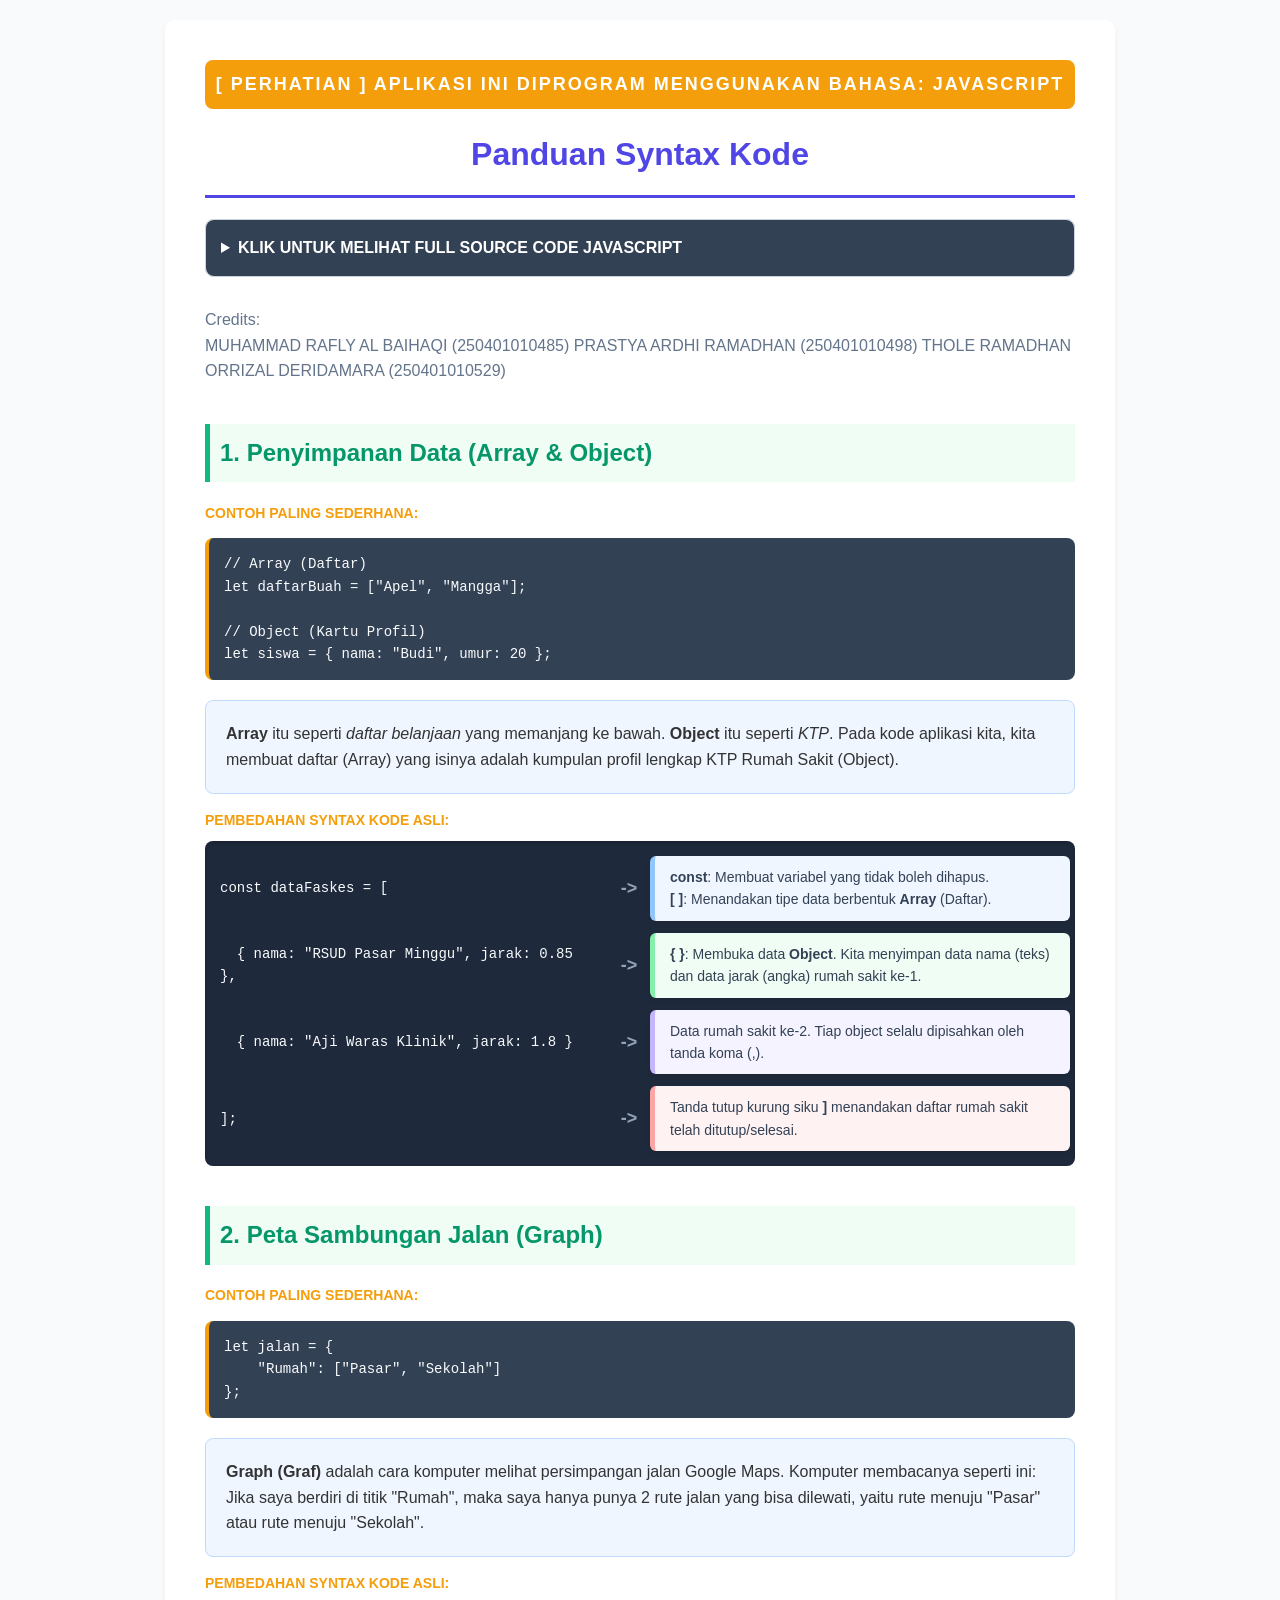
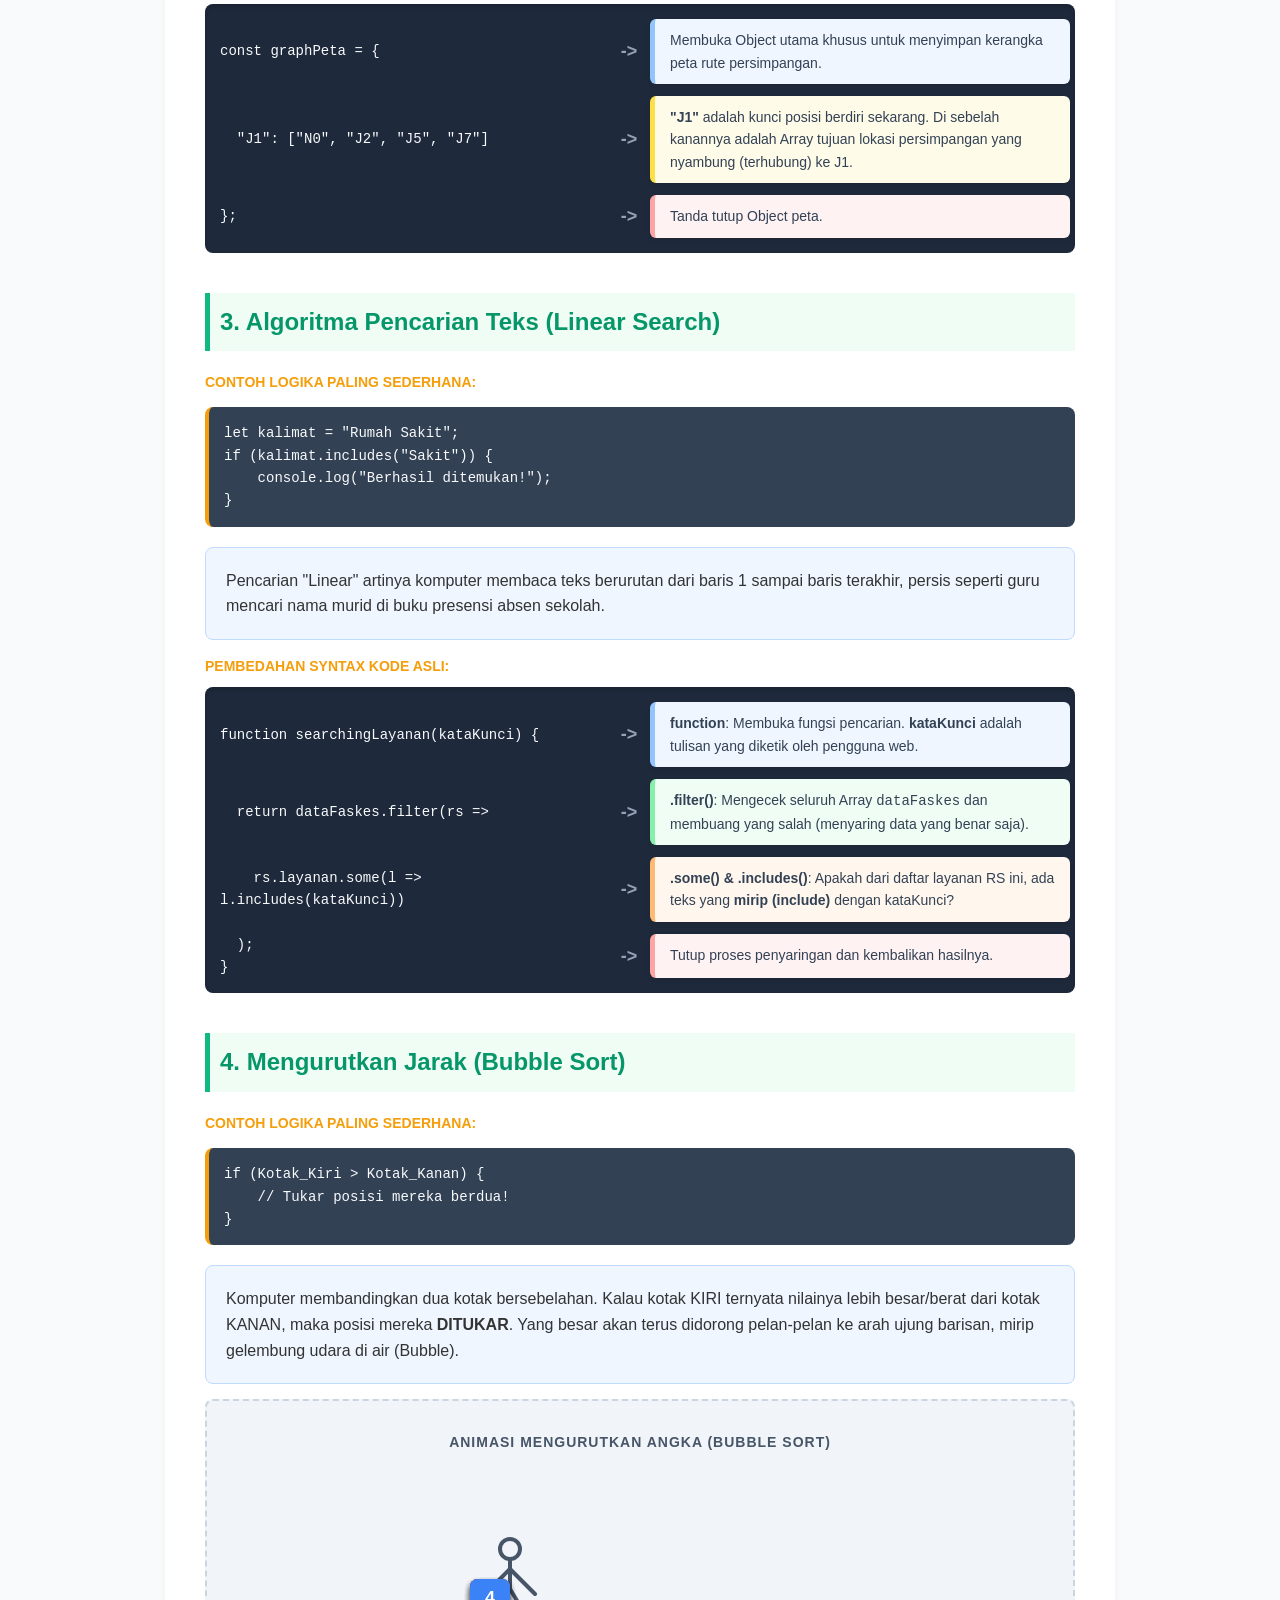
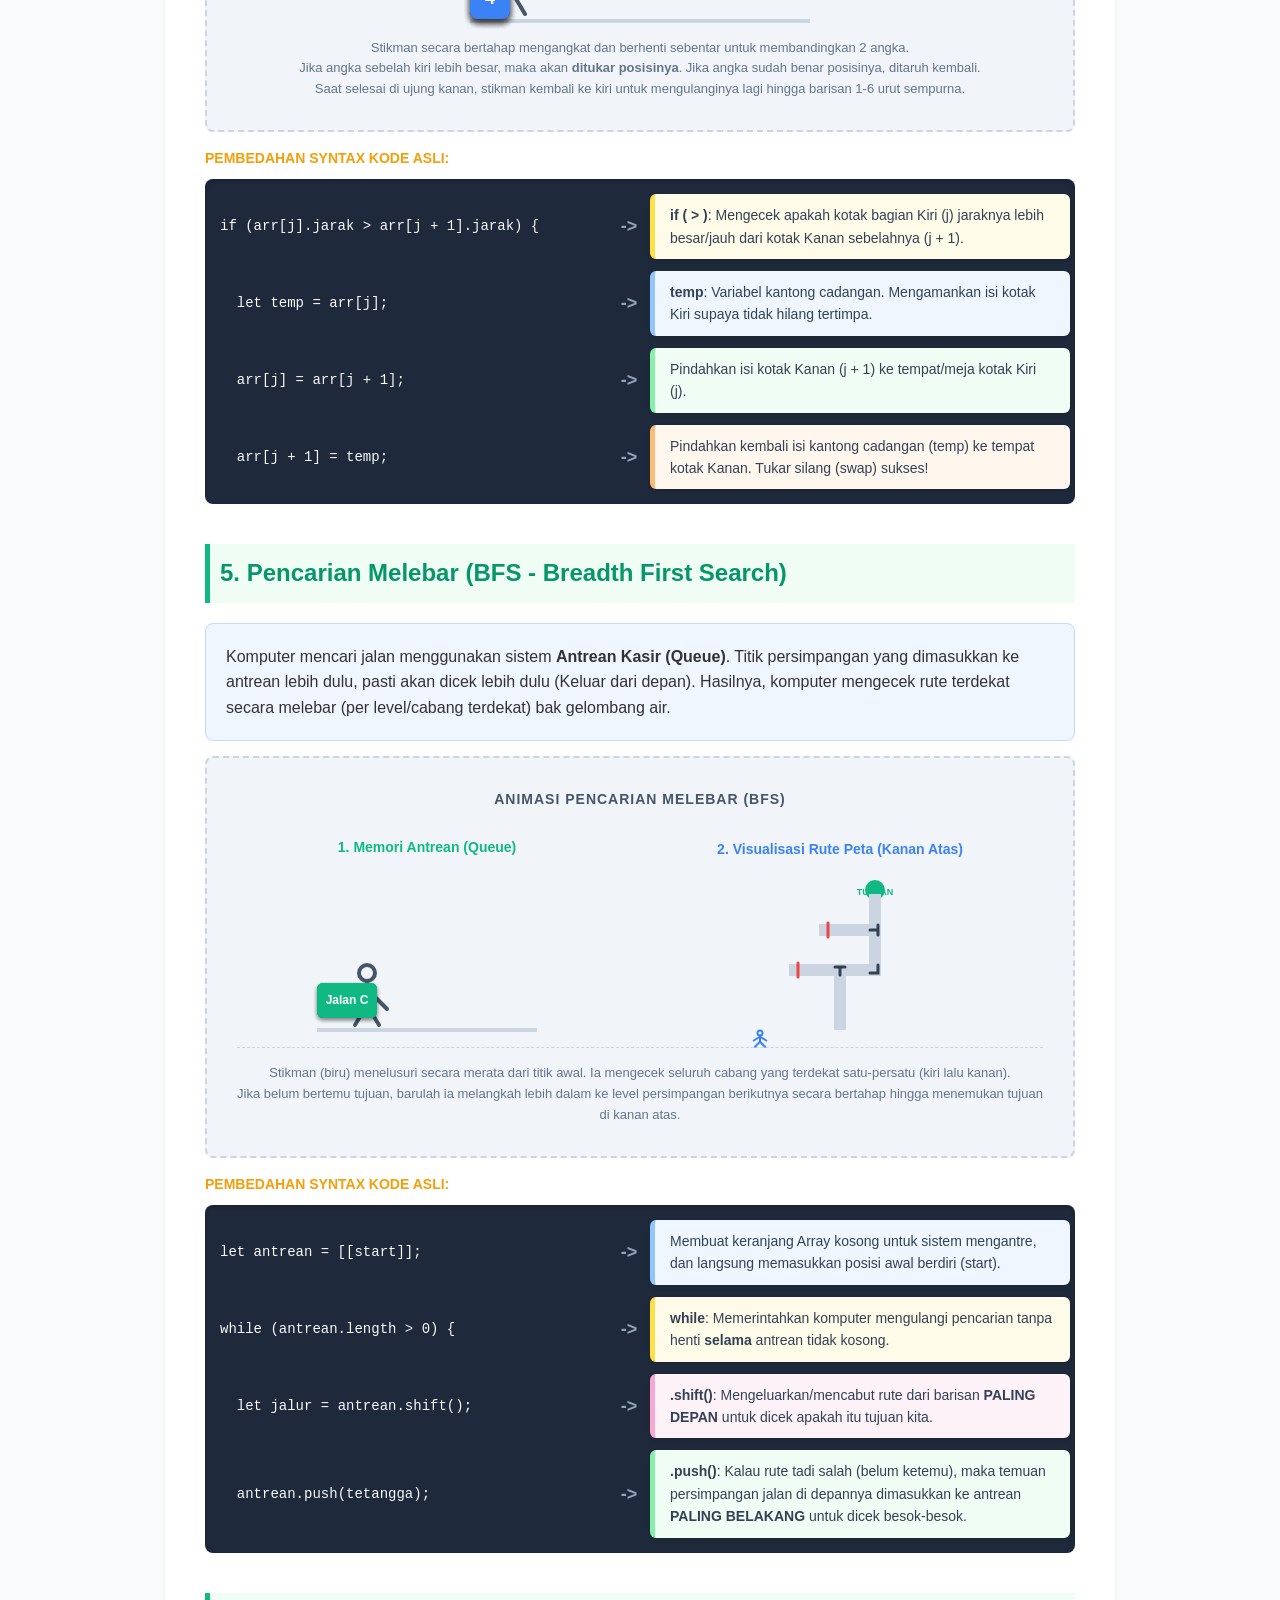
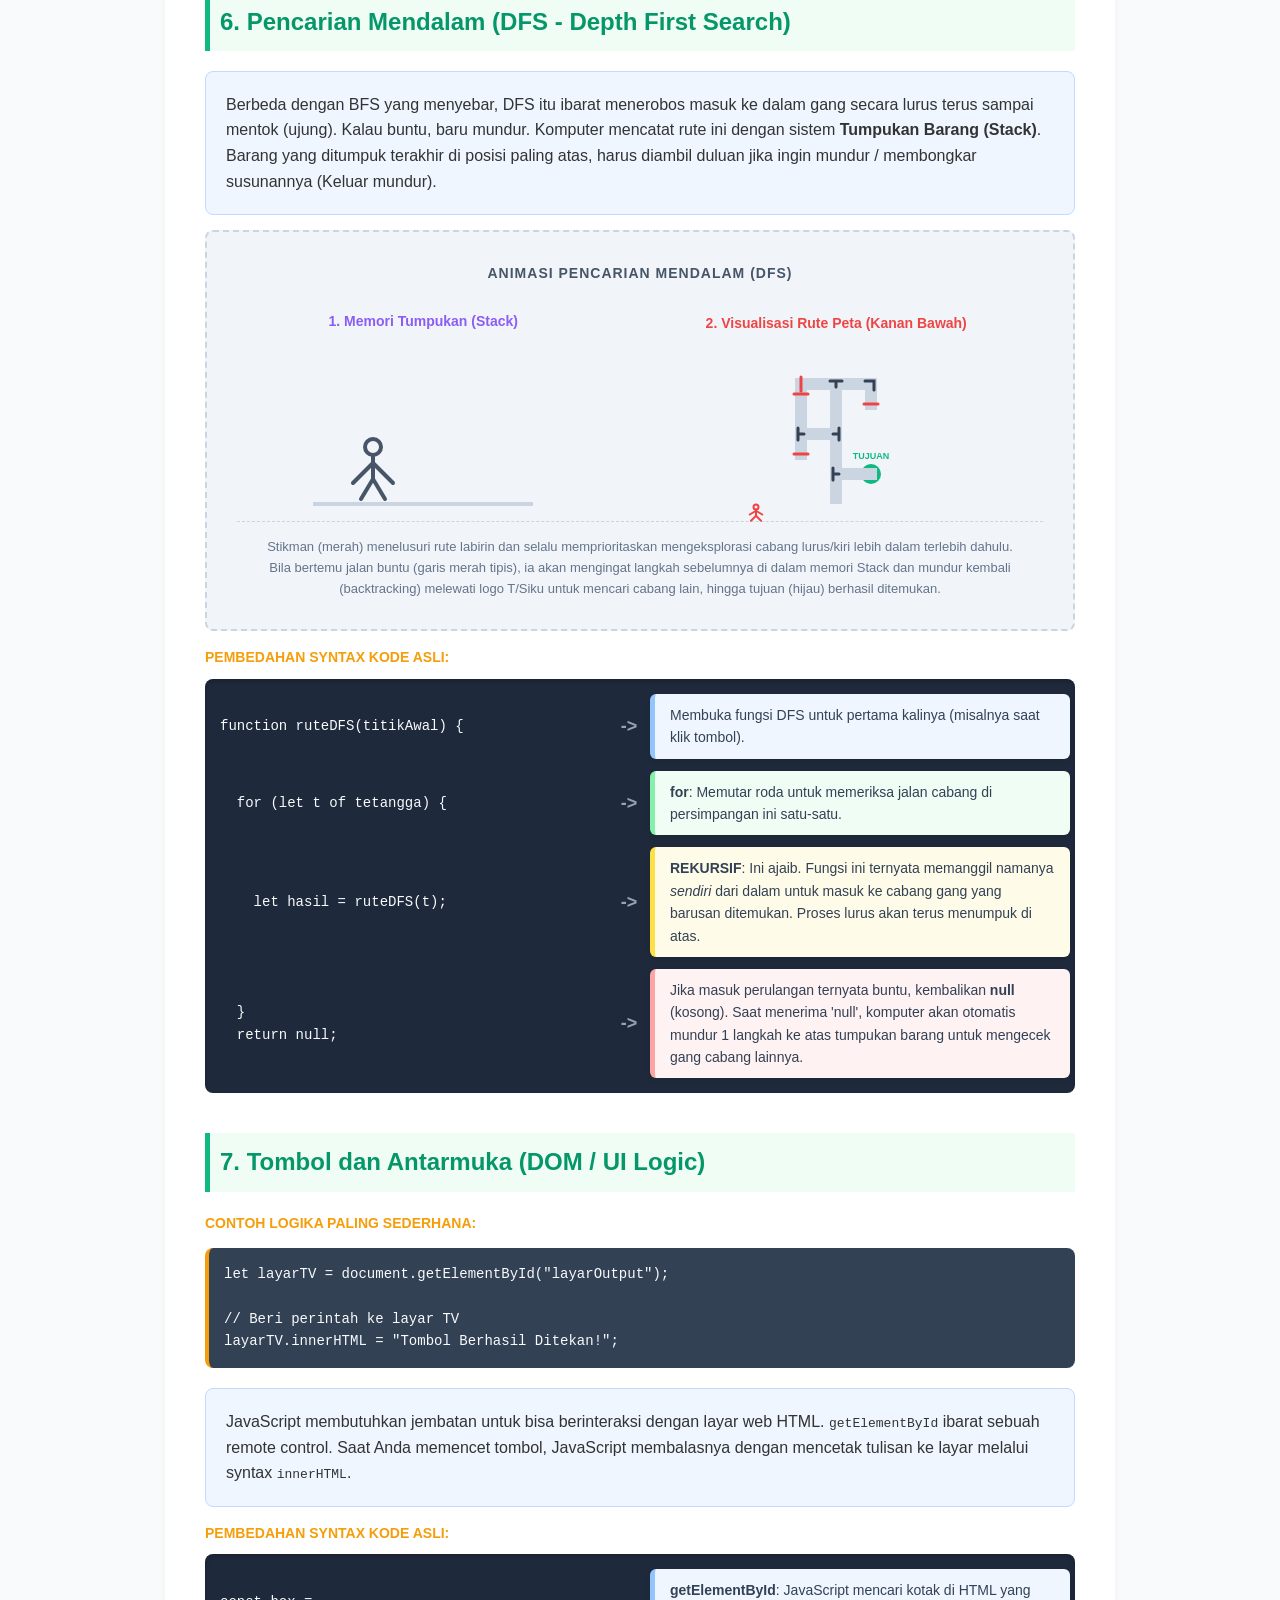
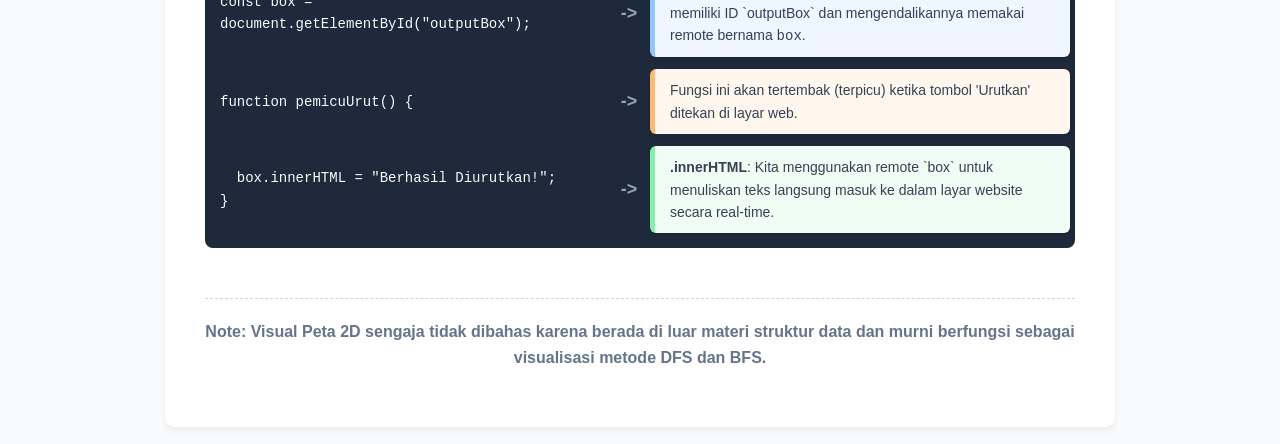
==== commit 2e3c18e9: "Update dokumentasi_kode.html" ====
--- a/dokumentasi_kode.html
+++ b/dokumentasi_kode.html
@@ -534,7 +534,11 @@
             </div>
         </details>
 
-        <p style="text-align: center; color: #64748b;">Setiap konsep di bawah ini dilengkapi contoh logika dasar, barisan kode asli beserta anak panah rincian</p>
+        <p style="text-align: left; color: #64748b;">Credits: <br> 
+        MUHAMMAD RAFLY AL BAIHAQI			(250401010485)
+        PRASTYA ARDHI RAMADHAN			    (250401010498)
+        THOLE RAMADHAN ORRIZAL DERIDAMARA	(250401010529)
+        </p>
 
         <!-- BAGIAN 1: ARRAY -->
         <h2>1. Penyimpanan Data (Array & Object)</h2>
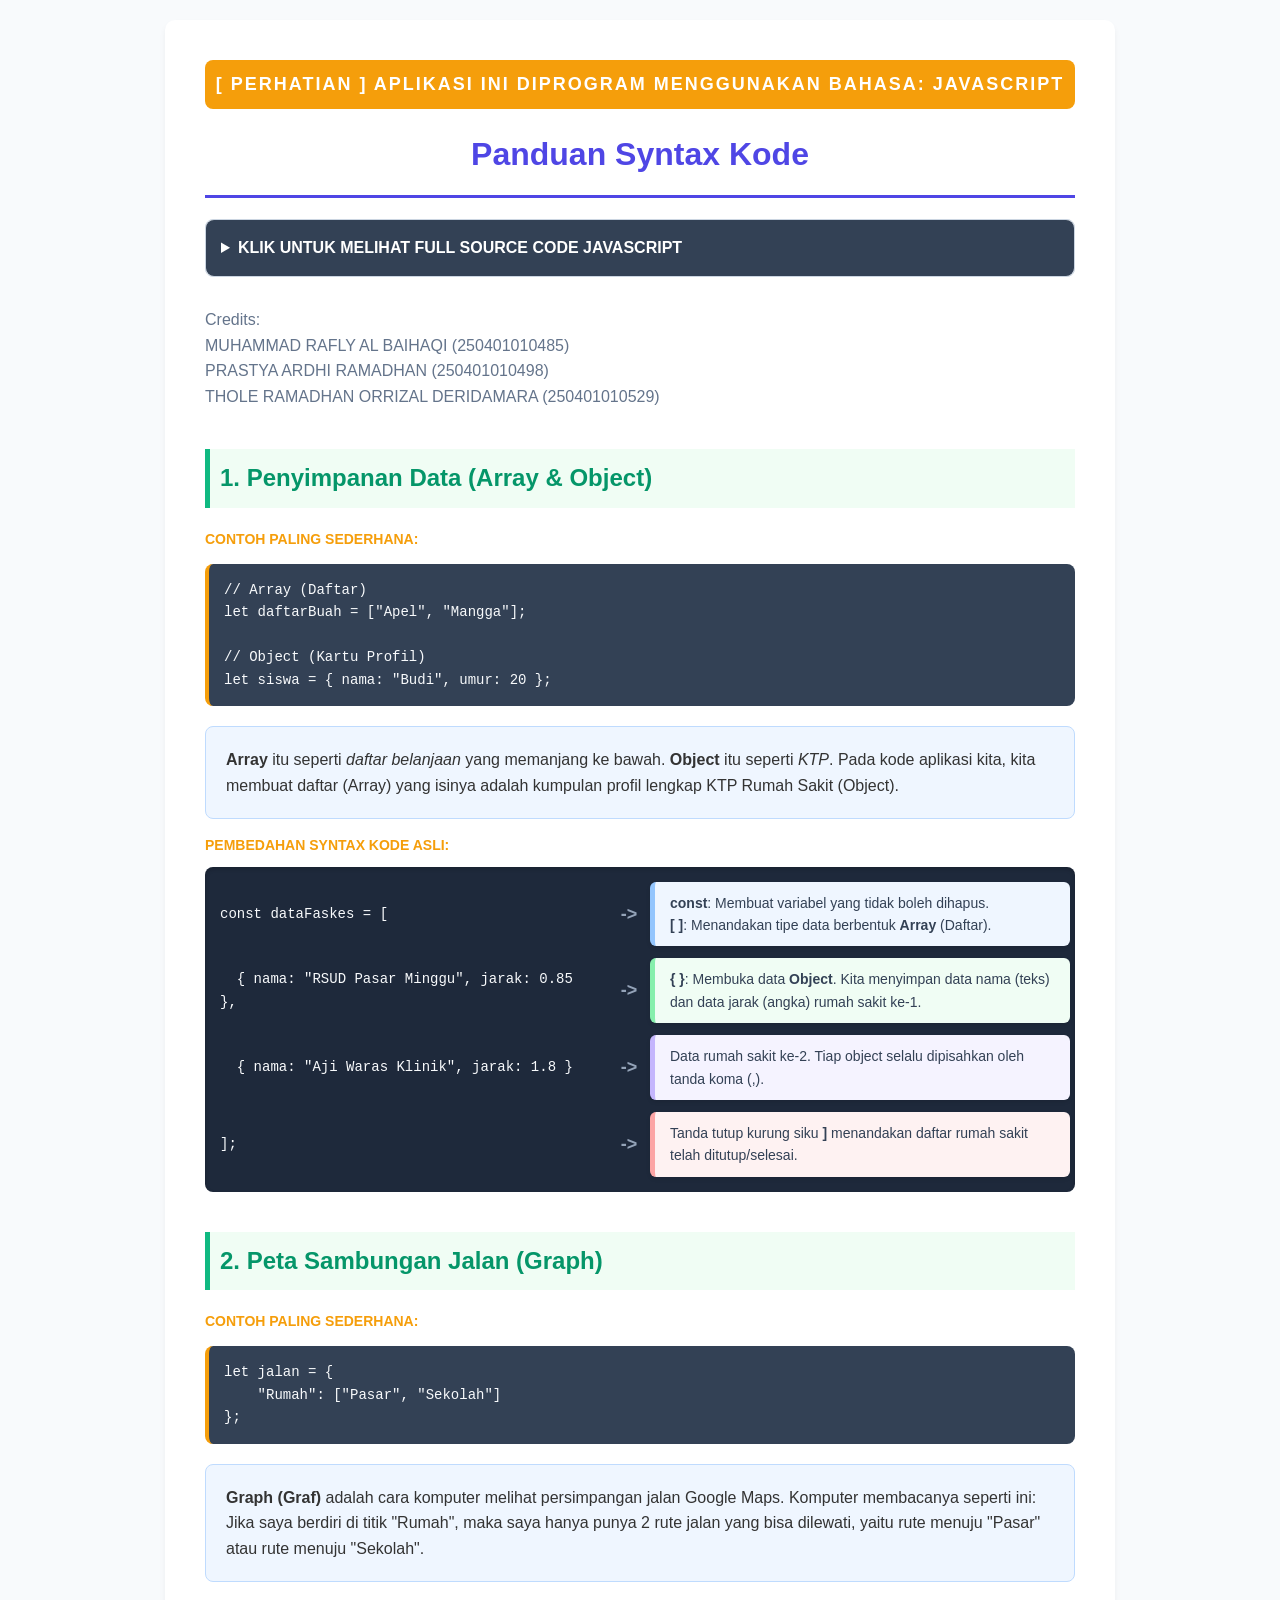
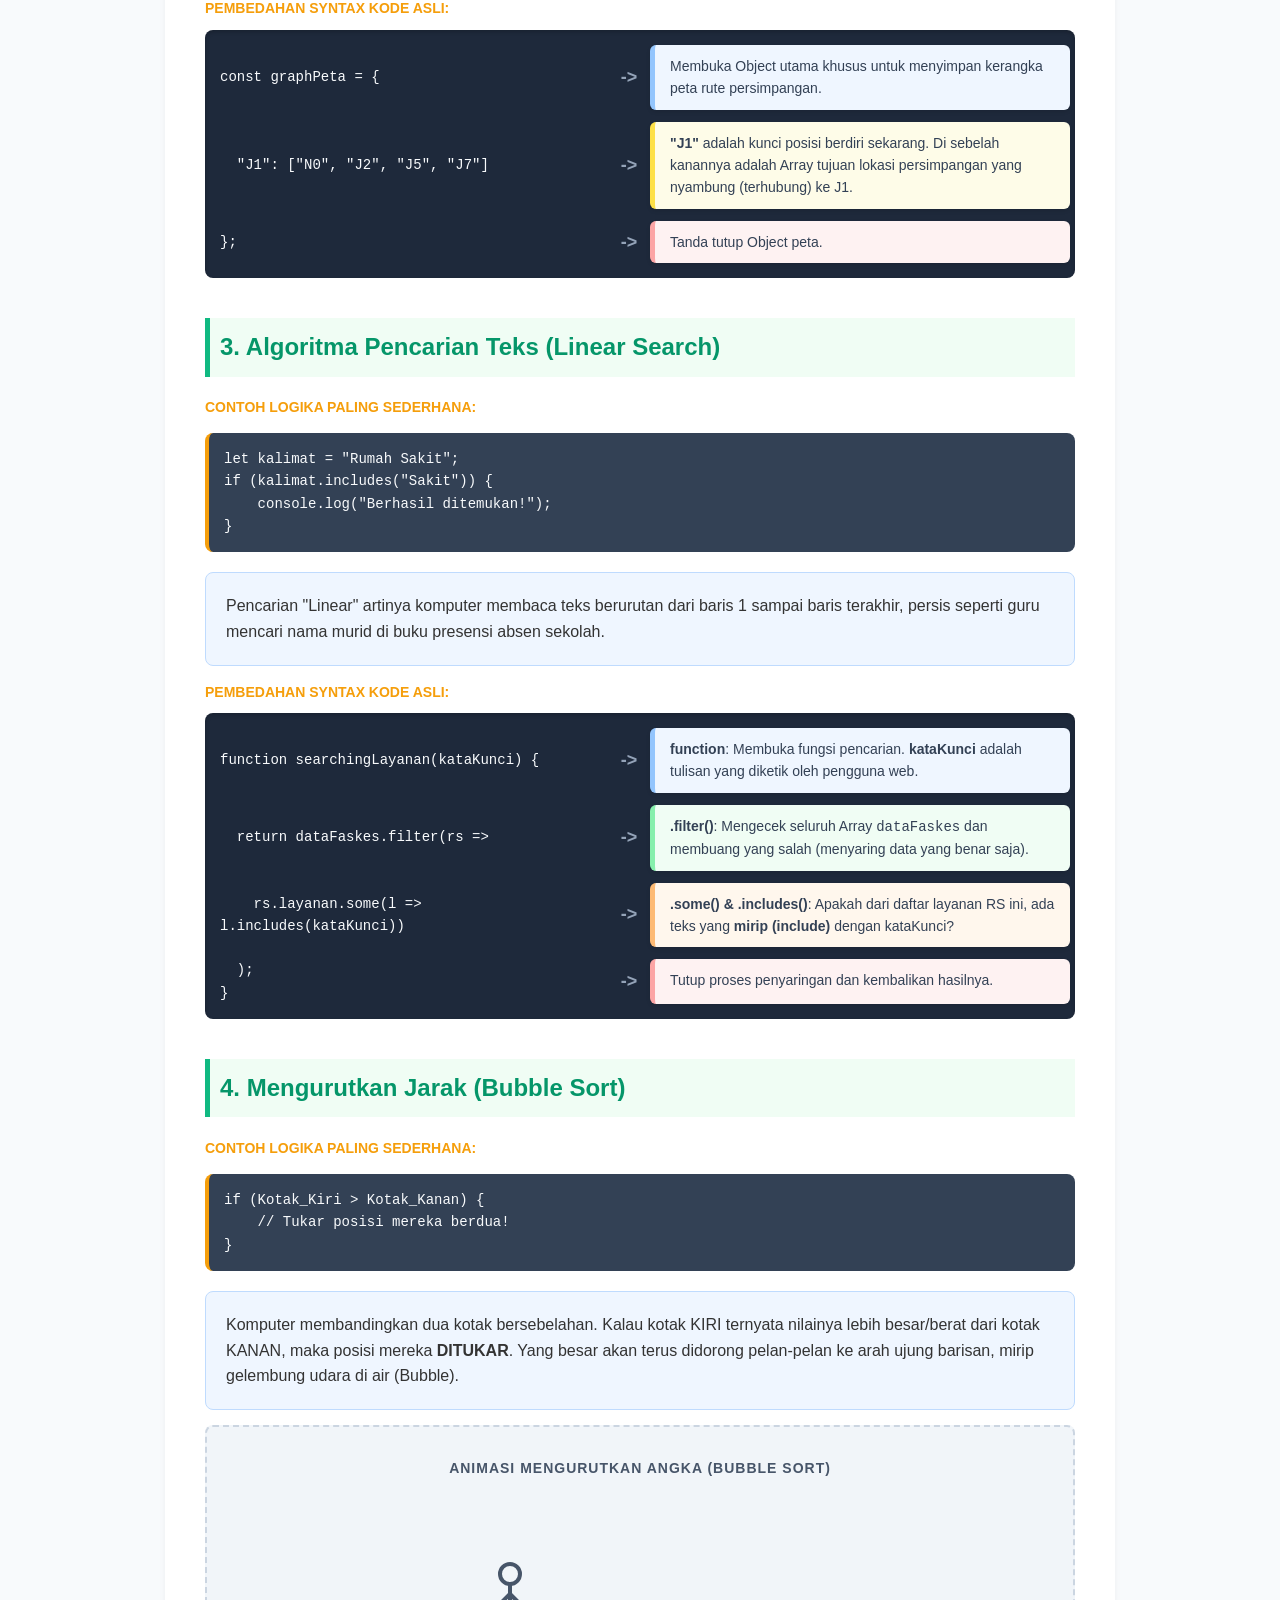
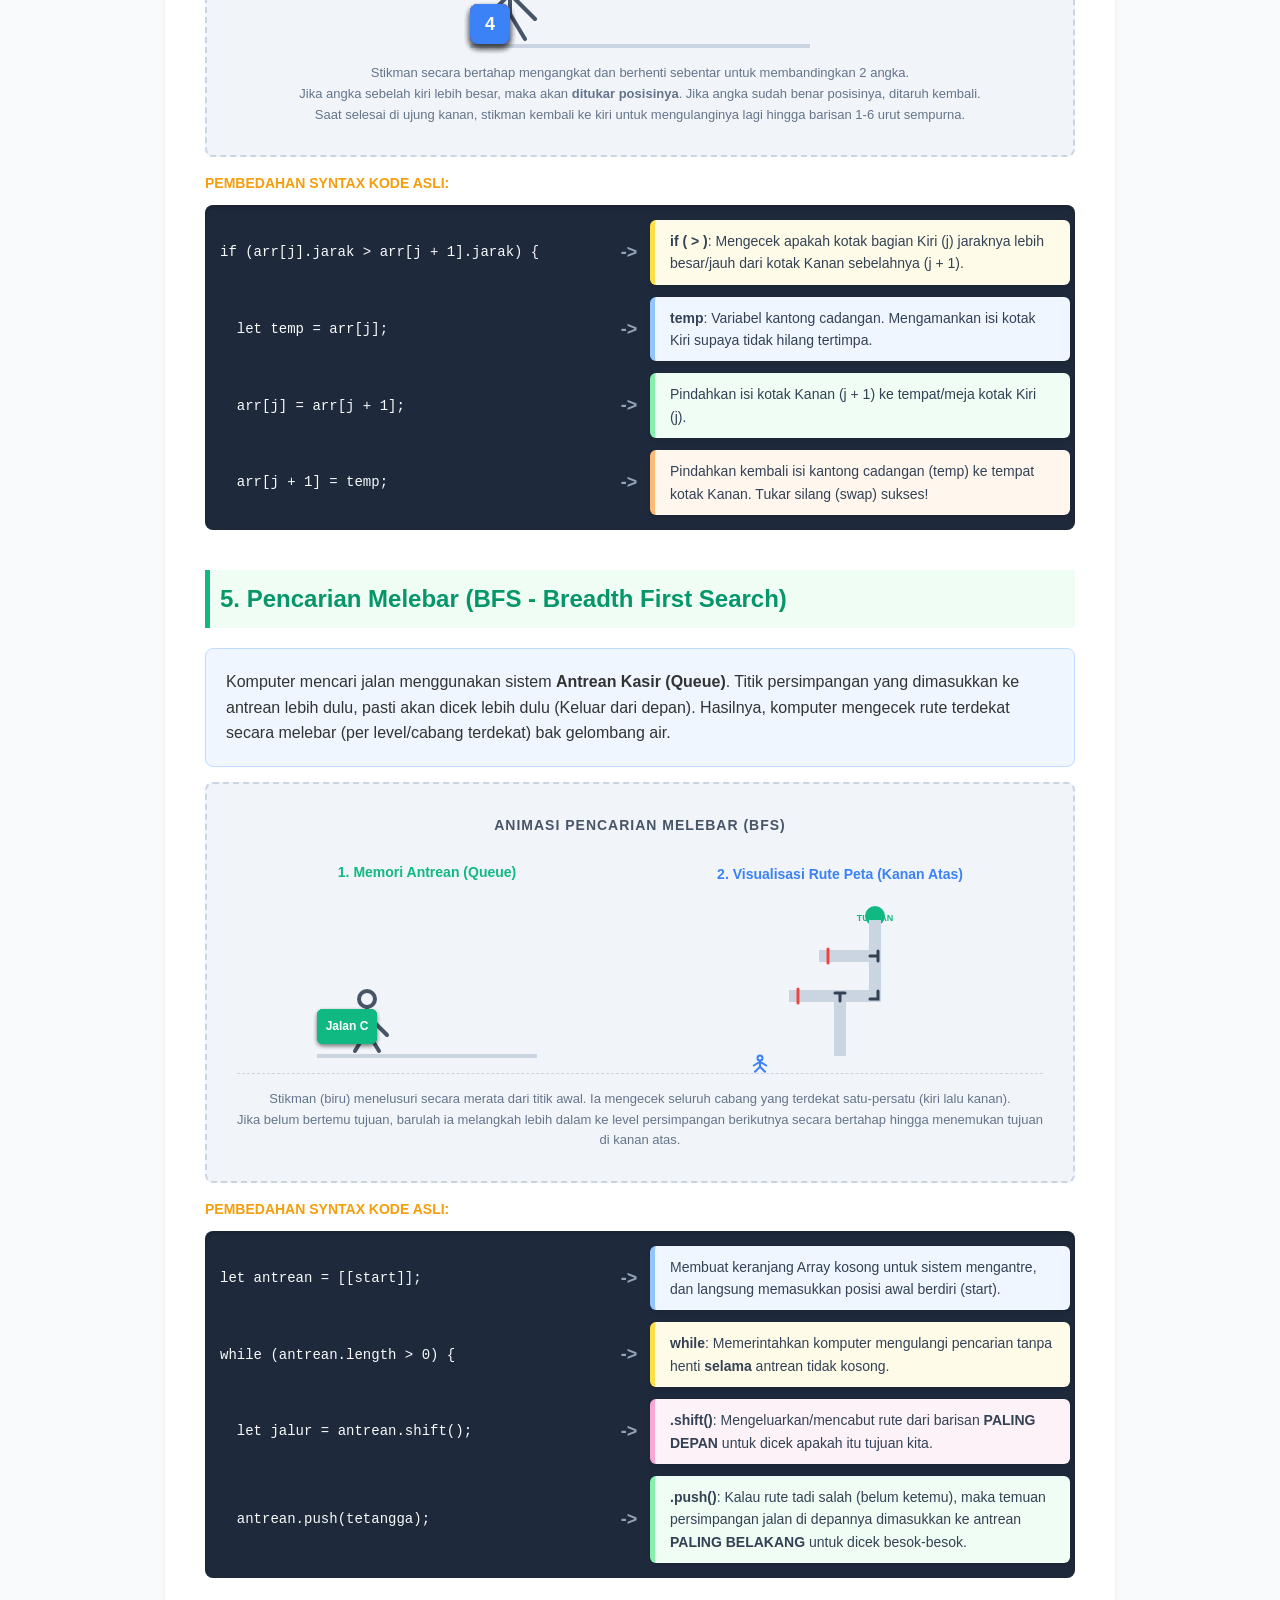
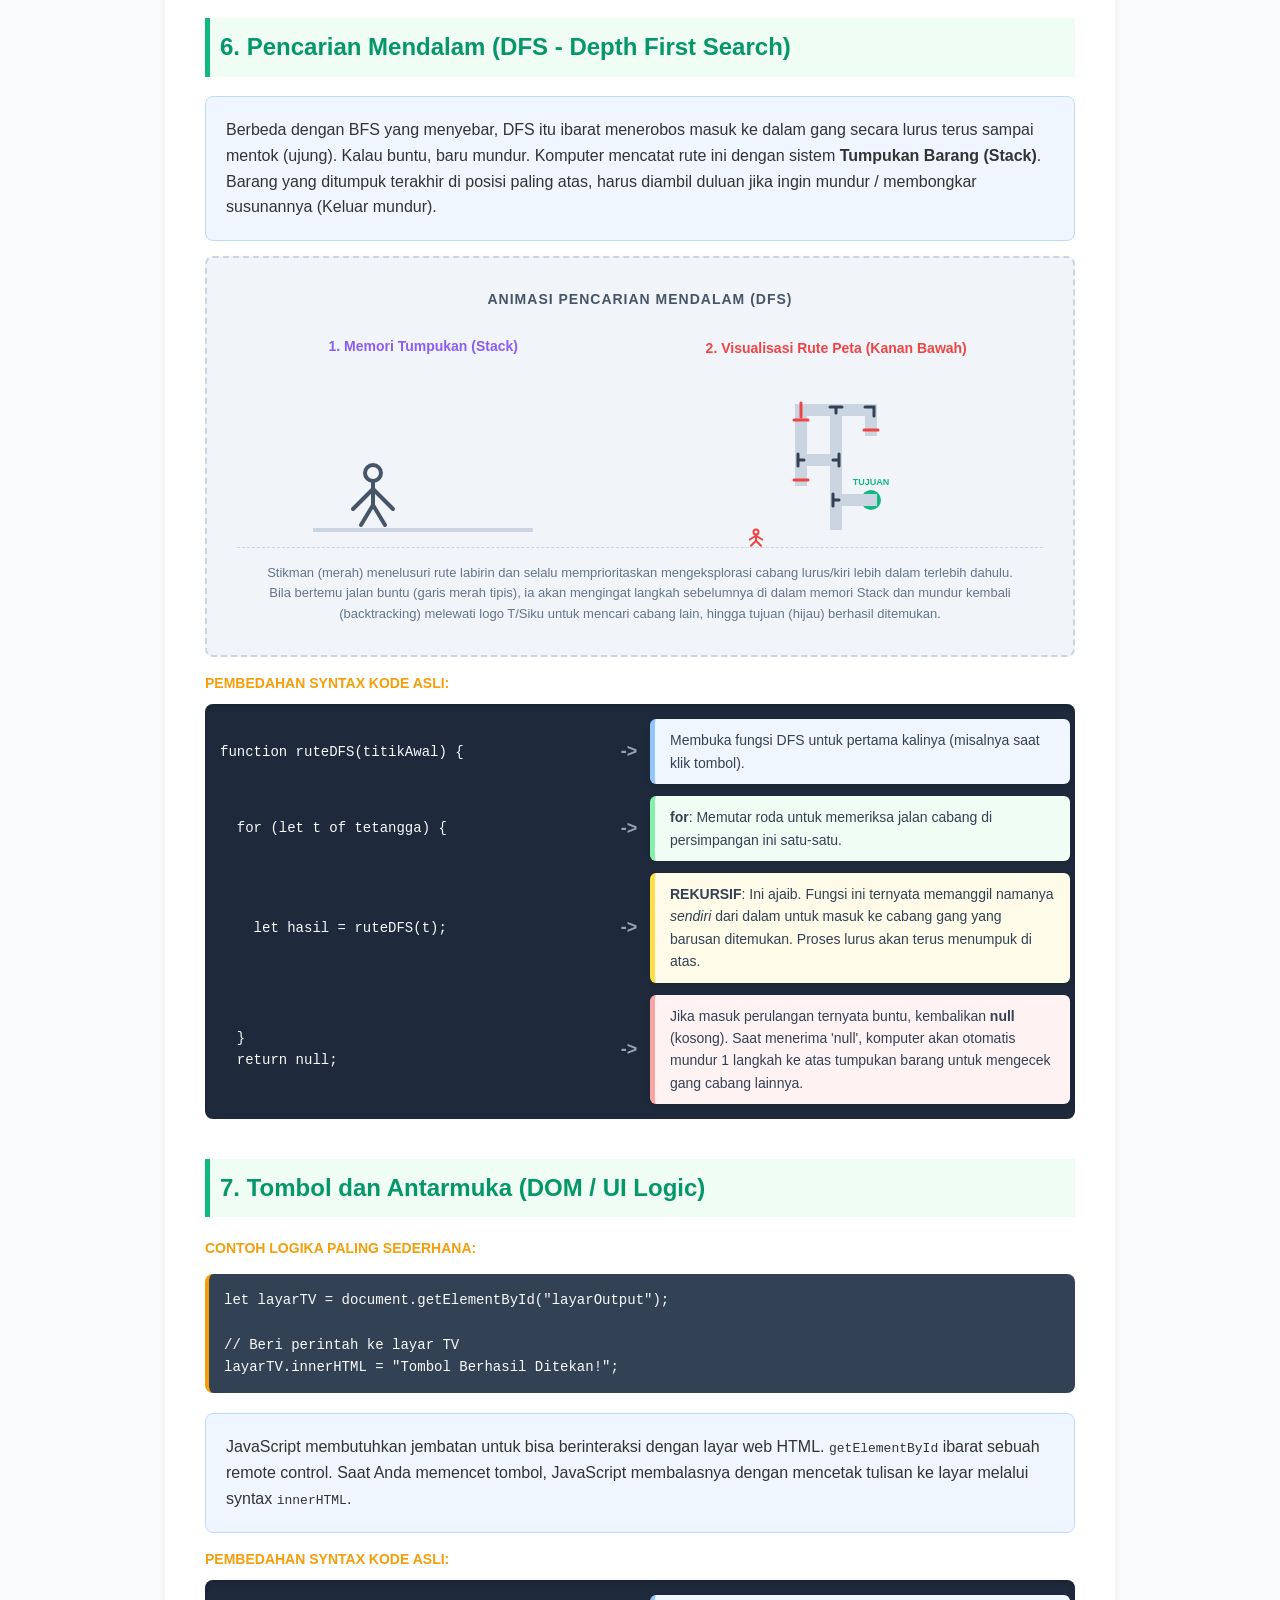
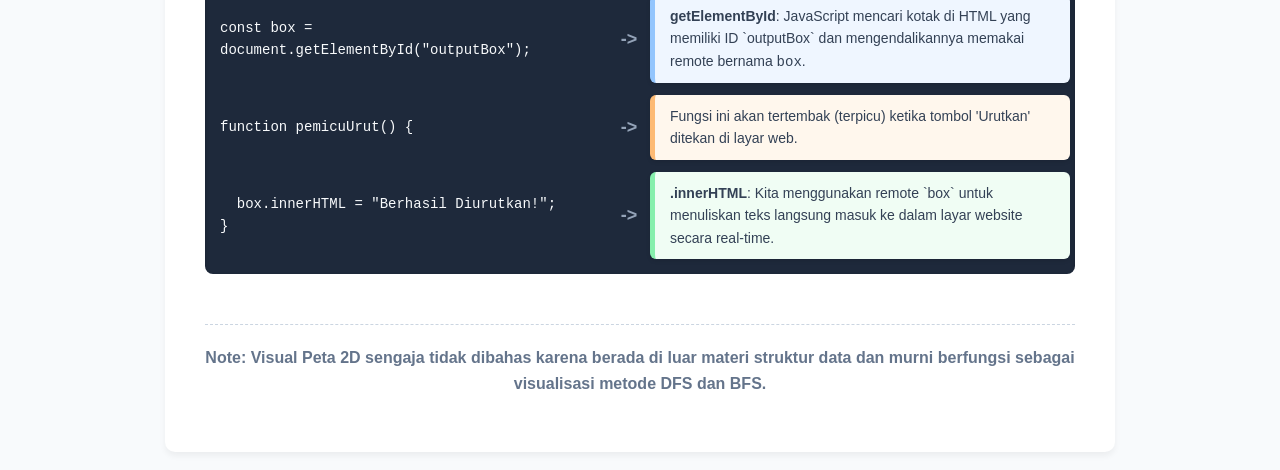
==== commit 4fe79645: "Update dokumentasi_kode.html" ====
--- a/dokumentasi_kode.html
+++ b/dokumentasi_kode.html
@@ -535,9 +535,9 @@
         </details>
 
         <p style="text-align: left; color: #64748b;">Credits: <br> 
-        MUHAMMAD RAFLY AL BAIHAQI			(250401010485)
-        PRASTYA ARDHI RAMADHAN			    (250401010498)
-        THOLE RAMADHAN ORRIZAL DERIDAMARA	(250401010529)
+        MUHAMMAD RAFLY AL BAIHAQI			(250401010485)<br> 
+        PRASTYA ARDHI RAMADHAN			    (250401010498)<br> 
+        THOLE RAMADHAN ORRIZAL DERIDAMARA	(250401010529)<br> 
         </p>
 
         <!-- BAGIAN 1: ARRAY -->
